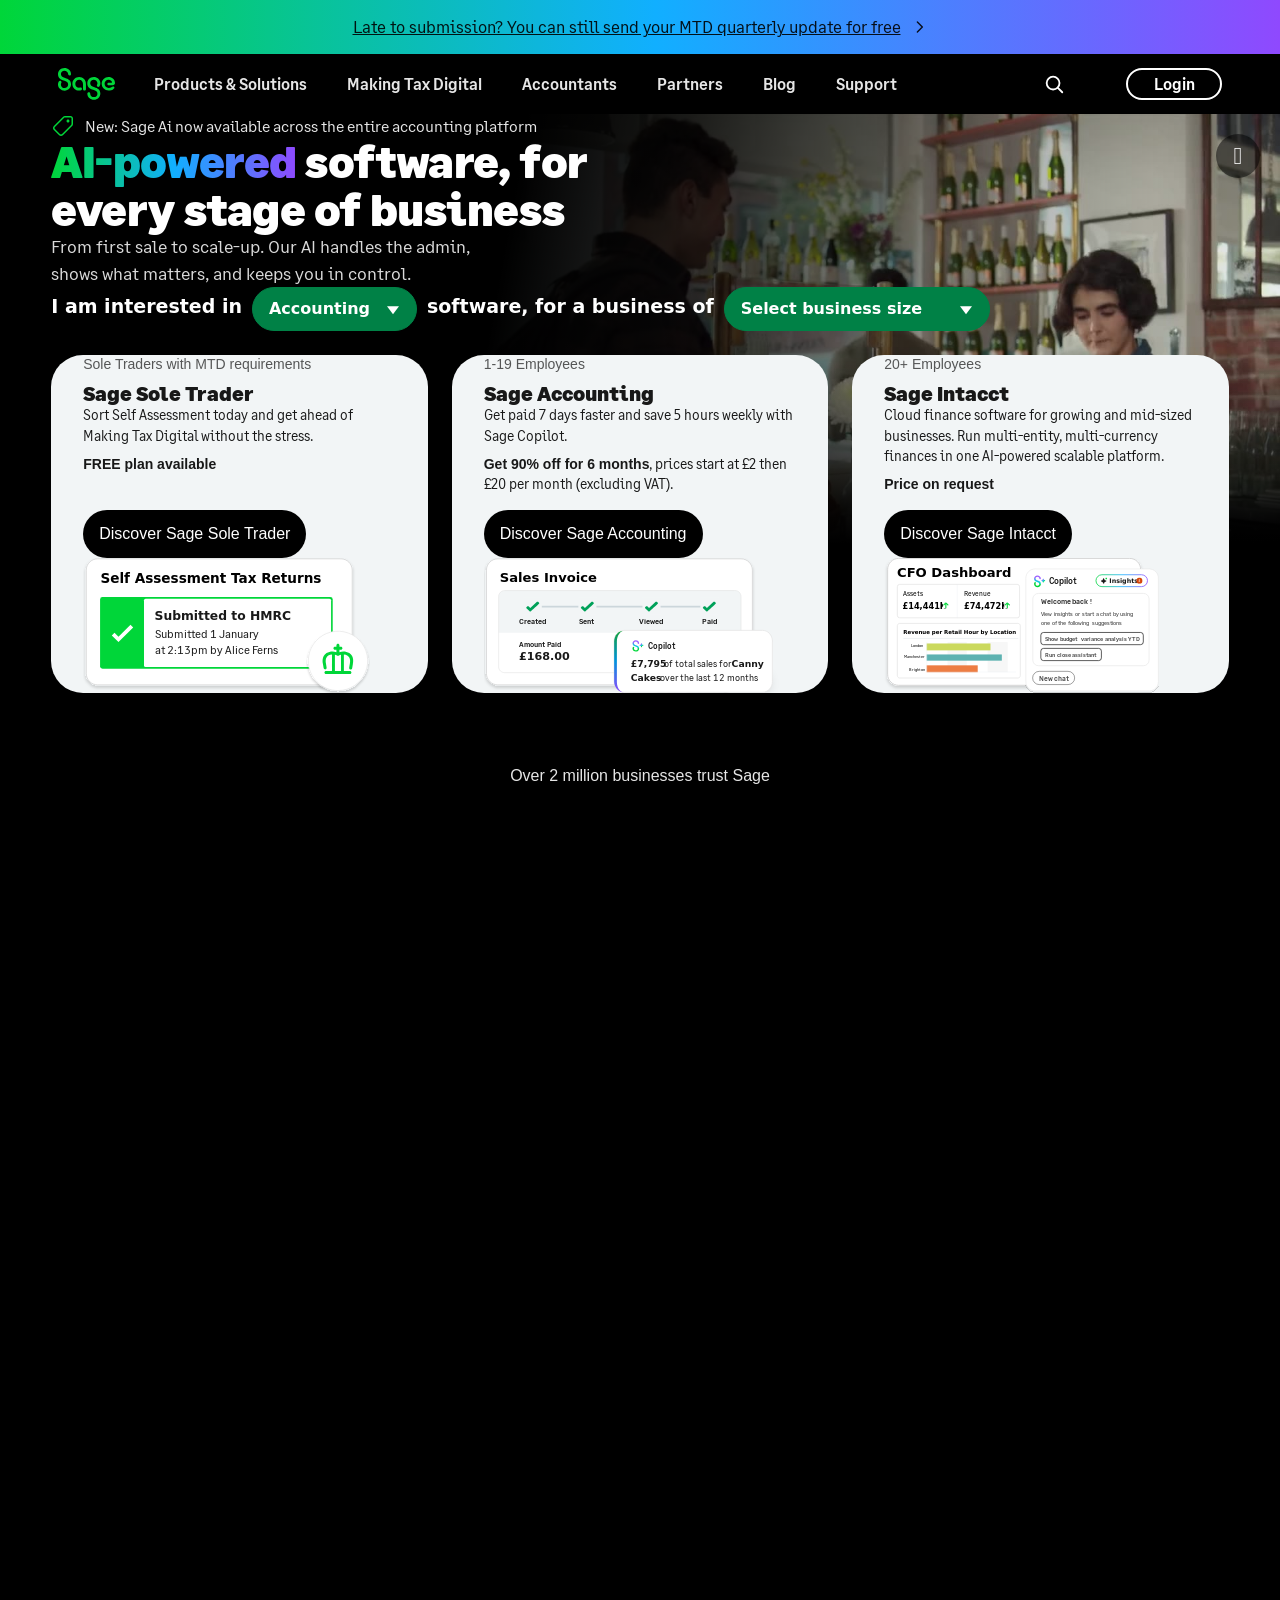
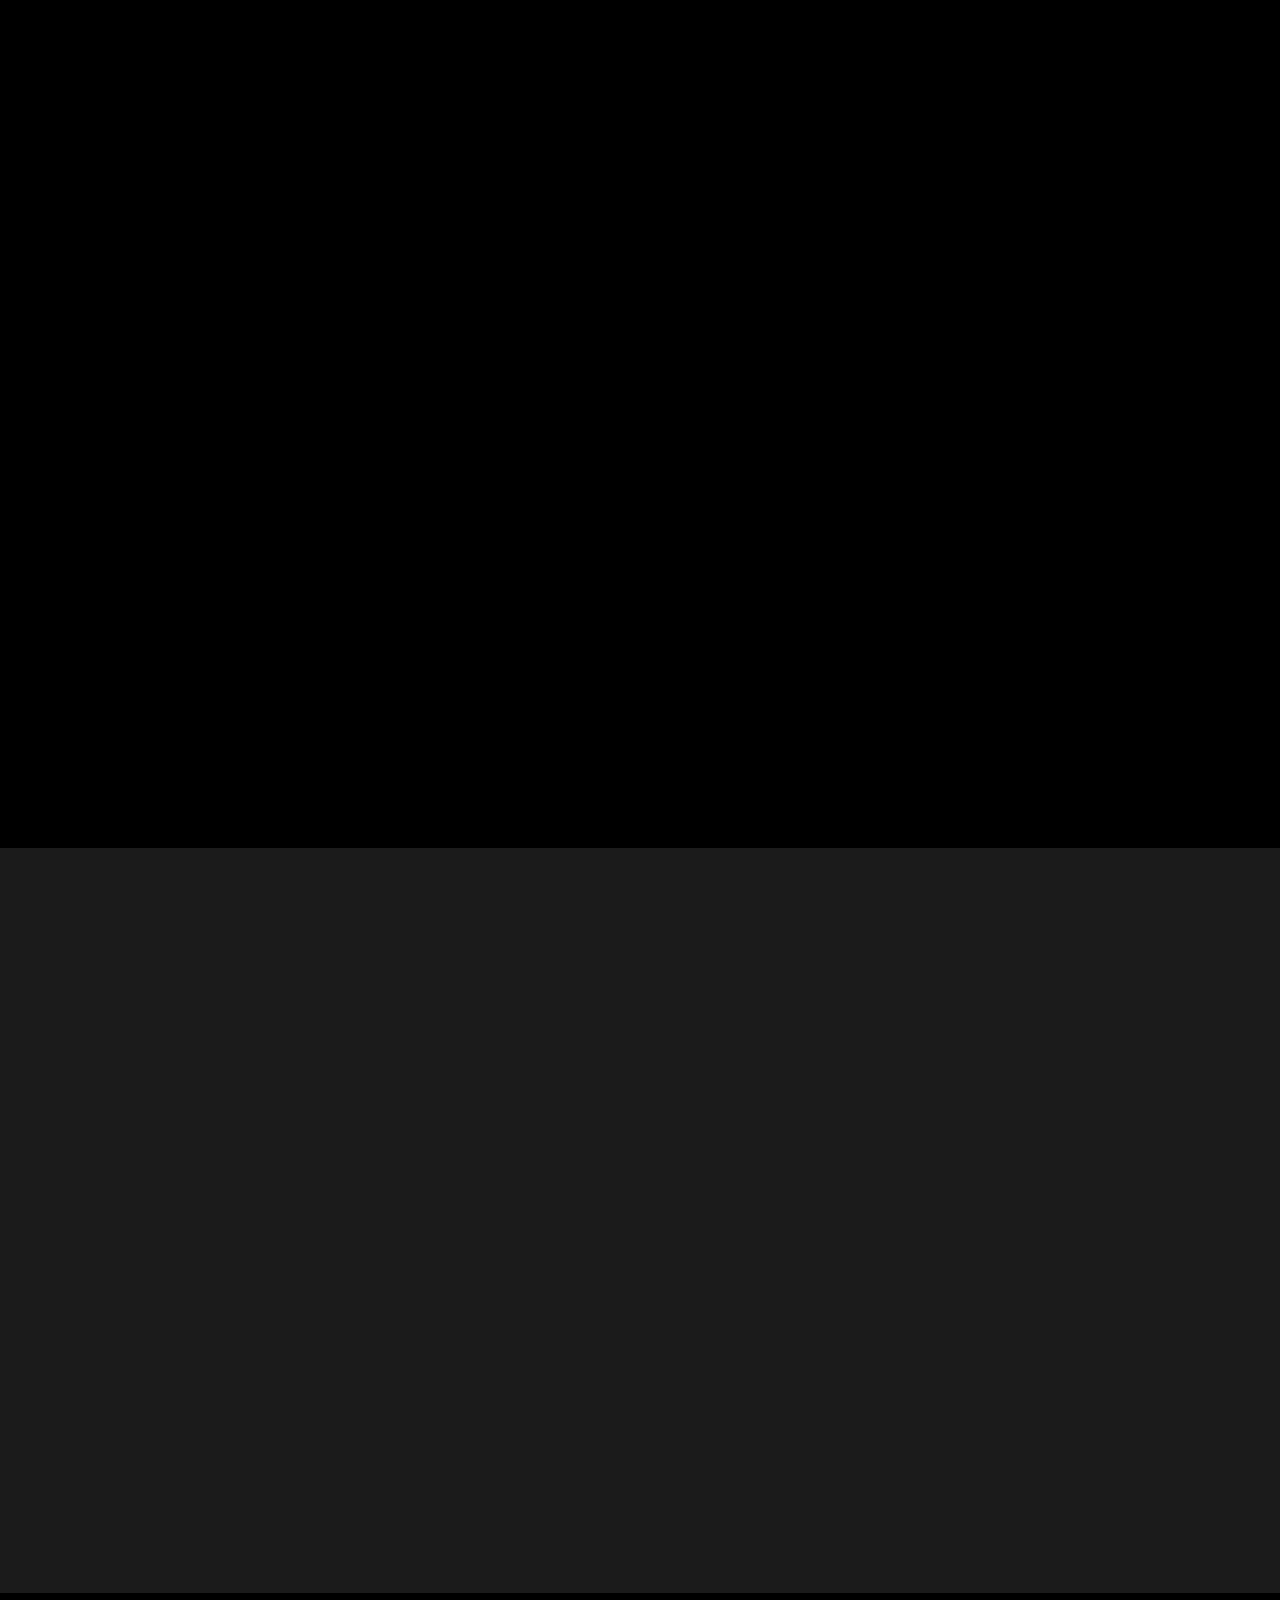
==== uk-video-hero-pn17/index.html @ b5d5145d "Add PN17 card prototype (glossy UI at bottom of cards) at /uk-video-hero-pn17/" ====
<!DOCTYPE html>
<html lang="en-GB">
<head>
  <meta charset="UTF-8" />
  <meta name="viewport" content="width=device-width, initial-scale=1.0" />
  <title>Sage Intacct — video hero</title>

  <link rel="stylesheet" href="assets/sage-main.css" />

  <style>
    /* ============================================================
       Sage Intacct video hero — standalone, self-contained.
       Extracted from the v3 / Optimizely build. Only this section:
       full-bleed looping background video, dark scrim, accessible
       pause/play, eyebrow + headline + subtitle + trust badges.
       ============================================================ */

    /* ---- Fonts (relative, bundled alongside this file) ---- */
    @font-face {
      font-family: "Sage Headline";
      src: url("assets/fonts/Sage_Headline-Black.woff2") format("woff2"),
           url("assets/fonts/Sage_Headline-Black.woff") format("woff");
      font-weight: 900; font-style: normal; font-display: swap;
    }
    @font-face {
      font-family: "Sage Text";
      src: url("assets/fonts/Sage_Text-Regular.woff2") format("woff2"),
           url("assets/fonts/Sage_Text-Regular.woff") format("woff");
      font-weight: 400; font-style: normal; font-display: swap;
    }
    @font-face {
      font-family: "Sage UI";
      src: url("assets/fonts/Sage_UI-Regular.woff2") format("woff2"),
           url("assets/fonts/Sage_UI-Regular.woff") format("woff");
      font-weight: 400; font-style: normal; font-display: swap;
    }
    @font-face {
      font-family: "Sage UI";
      src: url("assets/fonts/Sage_UI-Medium.woff2") format("woff2"),
           url("assets/fonts/Sage_UI-Medium.woff") format("woff");
      font-weight: 500; font-style: normal; font-display: swap;
    }

    /* ---- Tokens (only the ones this section uses) ---- */
    :root {
      --black: #000;
      --white: #fff;
      --slate-250: #b3c2c9;               /* eyebrow colour on dark surface */
      --font-headline: "Sage Headline", "Sage UI", system-ui, sans-serif;
      --font-text: "Sage Text", "Sage UI", system-ui, sans-serif;
      --fs-h1: 56px;
      --fs-body: 18px;
      /* The glossy micro-UI image's width inside its card, as a fraction of
         the card's content box. 0.95 renders it 5% smaller than full bleed:
         at full width the UI read as oversized against the card's type, and
         the inset also gives the artwork a little air on either side. 0.90
         was tried first and took too much off. Applies at every screen size
         so the cards stay consistent. */
      --vfit-img: 0.95;
      /* [v2 LIVE-MATCH] Live sage.com caps its .container at 1440px and lets it
         CENTRE — the side inset is auto margin, not a fixed gutter. So the
         inset scales with the viewport: 51px at 1280, 144px at 1728.

         Ours was capped at 1280 with a fixed gutter, which meant content
         stopped growing past 1280 and the inset ran away — 275px at 1728
         against live's 144px. Matching the cap fixes the whole family of
         widths at once rather than tuning a gutter per breakpoint. */
      /* [v2 LIVE-MATCH] Live sage.com sizes its .container as 92% of the
         viewport, capped at 1440px, with NO padding — the side inset is the
         leftover 8% (4% a side) until the cap bites, then auto margin.
         Measured on live: 1178/1280, 1288/1400, 1440/1728 = 92.00%.

         A fixed gutter can't reproduce that: it's proportional below the cap
         and constant above it. Ours was max-width 1280 + 40px gutter, so the
         content stopped growing and the inset ran away (275px at 1728 against
         live's 144px). */
      --page-max: 1440px;
      --page-width: 92%;
      --page-gutter: 0px;
    }

    * { box-sizing: border-box; }
    html, body { margin: 0; padding: 0; }
    body {
      font-family: var(--font-text);
      background: var(--black);
      color: var(--white);
    }

    .container {
      /* 92% + auto margins reproduces live's inset at every width. */
      width: var(--page-width);
      max-width: var(--page-max);
      margin-inline: auto;
      padding-inline: var(--page-gutter);
    }

    /* ---- Hero shell ---- */
    .ns-hero {
      /* Single source of truth for the video panel. --video-width is the
         fraction of the page grid the video covers; --video-w/--video-h are its
         resulting pixel size. The scrim and the hero's min-height both derive
         from these, so changing --video-width alone resizes everything
         consistently and keeps the scrim's bottom edge on the video's. */
      --video-width: 0.62;
      /* The panel BLEEDS to the right viewport edge, so its width tracks the
         viewport (not the page grid). Its height is capped at --video-h-max so
         the hero can't grow unbounded on wide screens — which means at wide
         widths the frame IS cropped, anchored top (see object-position) to
         protect heads.
         --video-w is the panel's width; --video-h is its natural 16:9 height;
         --video-h-cap is what it actually gets. */
      --video-w: calc(100vw * var(--video-width));
      --video-h: calc(var(--video-w) * 9 / 16);
      --video-h-max: 483px;
      --video-h-cap: min(var(--video-h), var(--video-h-max));
      position: relative;
      background: var(--black);
      color: var(--white);
      /* Padding trimmed so the copy block fits inside the band set by
         --video-h-max. Stock 64/32 pushed the shell past the video's height
         because the copy block is ~274px on a standard laptop.
         --video-h-max is 560px. It was 360px, which matched live sage.com's
         335px hero band closely — but at that cap the frame was cropped ~62% at
         2560 and the desk action (hands, receipts) fell off the bottom edge, so
         you couldn't see what the subjects were doing. Stakeholders asked for a
         taller band and accepted the taller section; a follow-up change will
         address the overall section height separately. */
      padding-top: 40px;
      /* [v2 SKETCH] The pill sits directly under the hero copy now, so this
         padding IS the copy-to-pill gap. Zero was too tight at 26px.
         Raised 32 -> 52 to open the subtitle-to-selector gap from 48px to 68px:
         the selector was reading as part of the copy block rather than as the
         control it is. (Total gap = this padding + the subtitle's own 16px
         margin-bottom.) */
      padding-bottom: 52px;
      /* [v2 OVERLAP] The hero no longer ends at the video's bottom edge. The
         media panel now extends past the hero's own content and sits BEHIND the
         tabset and card row that follow, so the shell is sized by its copy and
         the video overhangs it. --media-overhang is how far past the hero the
         footage runs; the sections below are pulled up by the same amount.
         The old fixed `height`/`min-height` are gone: they pinned the shell to
         the video, which is exactly what we're breaking. overflow stays visible
         so the panel can escape. */
      --media-overhang: 77px;
      /* Horizontal offset for the scrim's left ramp: higher pulls the fade
         further left, 0 restores the original position.

         Expressed in vw, not px, because the amount of room available scales
         with the viewport. The solid-black stop (43%) has to stay at or right
         of the video's left edge, or the fade starts before the footage does
         and the panel seam shows. That slack is 51px at 1025 (the narrowest
         desktop width — below it the layout switches to the stacked mobile
         treatment) and 128px at 2560.

         The hard ceiling is 5vw: the video's left edge is 38% of the viewport
         and the solid stop is 43%, so the gap between them is a constant 5% of
         the width at EVERY size — the limit is a ratio, not a pixel value.

         4.5vw leaves 0.5vw of margin (9px at 1728, 5px at 1025) so rounding
         and subpixel layout can't push the fade past the edge. A fixed px
         value can't work here: 90px looked right at 1728 but overshoots the
         51px of room available at 1025. */
      --scrim-shift: 4.5vw;
      /* [v2 SKETCH] The shell is sized by its COPY now, not by the video band.
         min-height used to be --video-h-cap (560px), which held ~210px of dead
         space under the subtitle and shoved the tabset far below the copy. The
         sketch has the pill sitting just under the subtitle, so the floor drops
         to roughly the copy's own height and the video no longer sets it. */
      min-height: 0;
      display: flex;
      flex-direction: column;
      justify-content: flex-start;
      overflow: visible;
      z-index: 0;
    }

    /* The video bleeds to the RIGHT viewport edge and spans --video-width of the
       viewport. Its height is --video-h-cap: the natural 16:9 height until that
       hits --video-h-max, after which the frame is cropped rather than letting
       the hero grow. The crop is top-anchored (object-position below), so it
       comes off the bottom and heads stay safe.
       The scrim is full-bleed and takes the SAME height, so its fade always ends
       exactly on the video's bottom edge. Its horizontal fade is expressed in
       percentages, so it rescales with the panel automatically. */
    .ns-hero__bg {
      position: absolute;
      top: 0;
      right: 0;                      /* bleed to the viewport edge */
      width: var(--video-w);
      /* [v2 OVERLAP] Extends past the hero by --media-overhang so the footage
         runs behind the tabset and the top of the cards. */
      height: calc(var(--video-h-cap) + var(--media-overhang));
      overflow: hidden;
      z-index: 0;
    }
    .ns-hero__video {
      width: 100%;
      height: 100%;
      object-fit: cover;
      object-position: right top;   /* subjects on the right, away from the copy */
      display: block;
      background: #1c2b28;           /* fallback tone before video paints */
    }
    /* Scrim is FULL-BLEED horizontally (spans the whole hero, not just the video
       panel), so its horizontal fade can cross over the video's left edge and
       hide the seam.
       Its HEIGHT must track the video panel, not a fixed px value: the panel is
       aspect-ratio driven, so it gets shorter as the viewport narrows. A fixed
       height made the vertical fade overshoot the video's bottom edge on smaller
       screens — the dark band landed on the hero's own background instead of on
       the footage, so the lower scrim appeared to vanish. aspect-ratio here
       matches the panel exactly at every width. */
    .ns-hero__scrim {
      position: absolute;
      top: 0;
      right: 0;
      left: 0;
      /* Scrim stays full-bleed horizontally, but its HEIGHT is taken straight
         from --video-h so its bottom edge always lands exactly on the video's.
         Using the shared variable (rather than its own ratio) keeps them locked
         together at every width, including past the --page-max cap. */
      /* [v2 OVERLAP] Matches the media panel's extended height so the fade
         still lands exactly on the video's bottom edge. */
      height: calc(var(--video-h-cap) + var(--media-overhang));
      z-index: 0;
      background:
        /* Vertical fade. It still has to reach solid black at 100% — the frame
           is cropped at the bottom, and without full black that hard edge shows
           as a seam.
           [v2 OVERLAP] The stops were re-derived when the panel grew from the
           video band alone to band + --media-overhang (502px -> 850px at
           1440). The tuned shape — clear over the action, then a soft graduated
           base — is unchanged; the percentages just had to move up to keep it
           in the same PIXEL place, and the fade now has to be fully black
           before the panel's bottom edge, which sits beside the cards where a
           hard line would be obvious. */
        linear-gradient(
          to bottom,
          rgba(0, 0, 0, 0) 52%,
          rgba(0, 0, 0, 0.18) 62%,
          rgba(0, 0, 0, 0.52) 72%,
          rgba(0, 0, 0, 0.86) 82%,
          #000 90%,
          #000 100%
        ),
        /* Solid black over the copy, holding past the video's 38% left edge, then
           easing to clear over the imagery — buries the panel seam, keeps the
           darker left you liked. */
        /* --scrim-shift moves the whole ramp horizontally. Applied via calc()
           rather than folded into the percentages so it stays a true 30px at
           every width: as a percentage it would be ~2.3% at 1280 but ~1.5% at
           2000, i.e. a different shift on every screen. */
        linear-gradient(
          100deg,
          rgba(0, 0, 0, 1) 0%,
          rgba(0, 0, 0, 1) calc(43% - var(--scrim-shift)),
          rgba(0, 0, 0, 0.86) calc(54% - var(--scrim-shift)),
          rgba(0, 0, 0, 0.6) calc(66% - var(--scrim-shift)),
          rgba(0, 0, 0, 0.34) calc(78% - var(--scrim-shift)),
          rgba(0, 0, 0, 0.15) calc(90% - var(--scrim-shift)),
          rgba(0, 0, 0, 0.05) 100%
        );
    }

    /* ---- Content ---- */
    .ns-hero__content {
      position: relative;
      z-index: 1;
      padding-top: 24px;
    }

    /* Matches the live .hero-subtitle-container on sage.com/en-gb:
       Sage Text 16px/500, 22.4px line-height, rgba(255,255,255,.9). */
    .ns-hero__eyebrow {
      display: flex;
      align-items: center;
      /* It's a <p> (sibling of the h1, not inside it) — zero the UA's default
         paragraph margins so the spacing is unchanged from the old <span>. */
      margin: 0 0 16px;
      color: rgba(255, 255, 255, 0.9);
      font-family: "Sage Text", "Helvetica Neue", Roboto, "Segoe UI", Arial, sans-serif;
      /* 400, matching the subtitle below the headline. Live sage.com sets 500
         here, but against this hero's copy that reads as a heading in its own
         right; the eyebrow is supporting text and should sit at the same
         weight as the body it introduces. */
      font-weight: 400;
      font-size: 16px;
      line-height: 22.4px;
      /* Reset the negative tracking sage-main.css applies to headings, which
         was cramping the eyebrow horizontally. */
      letter-spacing: normal;
      word-spacing: normal;
    }

    /* 24x24 tag icon, 10px gutter — as live. */
    .ns-hero__eyebrow-icon {
      width: 24px;
      height: 24px;
      margin-right: 10px;
      flex: none;
      vertical-align: middle;
    }

    .ns-hero__title {
      color: var(--white);
      /* 700, not 640: at the larger 56px h1 the old measure forced the
         headline onto FOUR lines, breaking the intended "software, for /
         every stage of business" break and pushing the whole page down.
         700 restores the two-line set. It stays well clear of the footage —
         the video's left edge is 513px from the container's edge at 1728,
         and the copy column is capped below that. */
      max-width: 700px;
      margin: 0;
      font-family: var(--font-headline);
      font-weight: 900;
      font-size: var(--fs-h1);
      line-height: 1.08;
      letter-spacing: -0.01em;
    }
    .ns-hero__headline { display: block; }

    /* @sage/atomic-ui `gradients.ai` token — green → blue → purple, clipped to
       the text. -webkit-* first for Safari/Chrome, standard props after. */
    .ns-hero__ai {
      background: linear-gradient(90deg, #00d639 0%, #11afff 50%, #8f49fe 100%);
      -webkit-background-clip: text;
      background-clip: text;
      -webkit-text-fill-color: transparent;
      color: transparent;
    }

    .ns-hero__subtitle {
      margin-top: 32px;
      max-width: 520px;
      font-size: var(--fs-body);
      color: rgba(255, 255, 255, 0.85);
      line-height: 1.5;
    }

    .ns-hero__ratings {
      margin-top: 32px;
      display: block;
      /* The MVP trust-logos SVG carries ~15.2% empty left padding; nudge it left
         so the first logo aligns to the subtitle, and size the box so the visible
         logos span the text column. */
      width: 117.9%;
      max-width: 613px;
      height: auto;
      transform: translateX(-15.2%);
    }

    /* ---- Accessible pause/play (WCAG 2.2.2) ----
       The button itself is the bundle's .lottie-control — size, shape, colour,
       icon and hover all come from sage-main.css, including its own
       `min-height/min-width: revert` that neutralises the generic button rules.
       All this does is park the control in the hero's top-right. */
    .ns-hero__video-controls {
      position: absolute;
      top: 20px;
      right: 20px;
      width: 44px;
      height: 44px;
      z-index: 3;
    }

    /* Focus ring (WCAG 2.4.7). NOT a new ring — these are sage-main.css's own
       values (`.using-kbd button:focus`: 2px #1b1b1b inner, 4px #ffb500 outer).
       It has to be restated because the bundle's .lottie-control rules
       (.lottie-container .lottie-controls .lottie-control = 0,3,0) outrank its
       focus rule (0,2,1), so the ring never paints on this control. */
    body.using-kbd .ns-hero__video-controls .lottie-control:focus {
      outline: none;
      box-shadow: 0 0 0 2px #1b1b1b, 0 0 0 4px #ffb500;
    }

    /* [OPT-CHANGE 5] Tighten the gap between the hero and the tabset below.
       NOT part of the hero — this targets sage's own tabset component
       (.nav-tabs-wrapper-outer, from sage-main.css), which ships a
       24px padding-top. Measured from the video's bottom edge to the BOTTOM of
       the pill that was ~82px on a standard laptop; the pill's own 56px height
       is most of that, and only the 24px padding is actually removable space.
       Dropping it to 8px takes the gap above the pill from 26px to 10px (and
       hero-to-pill-bottom from 82px to 66px) without crowding the control. The selector
       mirrors the bundle's own (.score-tab.button-tabset .nav-tabs-wrapper-outer,
       specificity 0,3,0) rather than using !important — a bare
       .nav-tabs-wrapper-outer (0,1,0) loses to it and silently does nothing.
       This is a DELIBERATE deviation from stock Sage spacing — it cannot ship
       inside the scoped hero bundle (that CSS is scoped to .uk-hero-root and
       this element is outside it). See CHANGES.md [OPT-CHANGE 5]. */
    .score-tab.button-tabset .nav-tabs-wrapper-outer,
    .score-tab.large-button-tabset .nav-tabs-wrapper-outer {
      padding-top: 8px;
    }

    /* ---- [v2 OVERLAP] Tabset + cards sitting ON the video ----------------
       The tabset and the card row are a sibling .page-wrapper AFTER the hero,
       not children of it. To get them over the footage we pull the whole
       wrapper up by the hero's --media-overhang and let the hero's media panel
       (which now extends by that same amount) show through behind them.

       Two things this depends on:
       - The wrapper ships a solid black background from the sage bundle. That
         would hide the video completely, so it's cleared here — and ONLY for
         the two sections that overlap. Everything below keeps the black.
       - z-index/position: the wrapper needs its own stacking context above the
         hero's media, or the video paints over the pill and the cards.       */
    /* ============================================================
       LIVE-SITE CHROME — static reference only. See the markup comment.
       Values measured from sage.com/en-gb at 1440px, not estimated:
         promo strip  54px tall, 8px 0 padding, Sage Ai gradient
         header       60px tall, #000
         container    max-width 1440px, centred (58px inset at 1440)
       ============================================================ */
    .live-promo {
      /* The live gradient's exact stops. */
      background: linear-gradient(90deg,
        #00d639 0%, #11afff 51.22%, #8f49fe 100%);
      padding: 8px 0;
    }
    .live-promo__inner {
      max-width: 1440px;
      margin-inline: auto;
      padding-inline: 58px;
      display: flex;
      align-items: center;
      justify-content: center;
      gap: 10px;
      min-height: 38px;
    }
    .live-promo__text {
      font-family: var(--font-text);
      font-size: 17px;
      font-weight: 400;
      line-height: 27.2px;
      color: rgba(0, 0, 0, 0.9);
      text-decoration: underline;
    }
    /* Live uses a Sage-UI-Icons glyph here. That font is not in this
       prototype's local asset set, so the chevron is drawn as an inline SVG
       sized to match the glyph's rendered 17x18 box. */
    .live-promo__chevron {
      width: 17px;
      height: 18px;
      flex: none;
      color: rgba(0, 0, 0, 0.9);
    }

    .live-nav {
      background: #000;
      height: 60px;
    }
    .live-nav__inner {
      max-width: 1440px;
      margin-inline: auto;
      padding-inline: 58px;
      height: 100%;
      display: flex;
      align-items: center;
      /* Logo (57px at x=58) to first nav item at x=154 => 39px. */
      gap: 39px;
    }
    .live-nav__logo {
      width: 57px;
      height: 32px;
      flex: none;
      display: block;
    }
    .live-nav__links {
      display: flex;
      align-items: center;
      /* 40px. Measured as the gap between the live nav items' BOX edges
         (39.7 / 39.8 / 40.6 across the clean pairs), not inferred from their
         left positions — the label widths themselves are already identical to
         live, so the gap was the only variable. */
      gap: 40px;
    }
    .live-nav__links span {
      font-family: var(--font-text);
      font-size: 16px;
      font-weight: 500;
      color: rgba(255, 255, 255, 0.9);
      white-space: nowrap;
    }
    .live-nav__actions {
      margin-left: auto;
      display: flex;
      align-items: center;
      /* Live: search control occupies a 32px box starting at x=1198; Login
         starts at 1286. That is a 56px gap between the two boxes. */
      gap: 56px;
    }
    .live-nav__search {
      /* 32px footprint to match the live control's box; the drawn glyph is
         inset within it via padding so the icon itself stays 22px. */
      width: 32px;
      height: 32px;
      padding: 5px;
      box-sizing: border-box;
      color: #fff;
      flex: none;
    }
    .live-nav__login {
      font-family: var(--font-text);
      font-size: 16px;
      font-weight: 500;
      color: #fff;
      border: 2px solid #fff;
      border-radius: 24px;
      /* Measured 96x32 on live, including the border box. */
      min-width: 96px;
      height: 32px;
      display: inline-flex;
      align-items: center;
      justify-content: center;
      padding-inline: 16px;
      white-space: nowrap;
    }

    /* ============================================================
       PRODUCT SELECTOR — CSS ported VERBATIM from sage.com's live Optimizely
       experiment GWO-4624 (captured from the running experiment, not
       reconstructed). Values are exactly as live: #008146 pill, 999px radius,
       220px min-width, 12px 48px 12px 18px padding, 24px/700 labels, and the
       chevron as a pure CSS triangle rather than an icon font.

       Only two deliberate departures, both noted at the rule:
         - selectors renamed #opt-GWO-4624-* -> .opt-gwo-* so a real GWO-4624
           run on this page cannot collide with ours
         - the card-grid half of the experiment is NOT ported; our own card
           spacing and images are kept, per the brief
       ============================================================ */
    /* The pill row is replaced by the selector, so it is removed from view
       entirely. Driving the bundle's TabSet by clicking these buttons was
       tried and abandoned: the module does not act on synthetic clicks here,
       so the selector does the switching itself (see the script at the end of
       the file) and the bundle's tab CSS is neutralised below. */
    /* Specificity mirrors the bundle's own rule (.score-tab.button-tabset
       .nav-tabs-wrapper-outer = 0,3,0). A .uk-sections-prefixed selector is
       only 0,2,0 and silently loses to it — the same trap documented for the
       gradient border rule further up this file. */
    .uk-sections .score-tab.button-tabset .nav-tabs-wrapper-outer,
    .uk-sections .score-tab.large-button-tabset .nav-tabs-wrapper-outer {
      display: none;
    }

    /* The bundle keys panel visibility off .active with rules more specific
       than a plain .tab-pane selector, and its `.fade { opacity: 0 }` sits on
       top of that. Since the selector now owns the switching, both are
       overridden here at matching specificity: only the panel the selector
       chose is laid out, and it is fully opaque with no fade to resolve. */
    .uk-sections .score-tab.button-tabset .tab-content > .tab-pane {
      display: none;
      opacity: 0;
      height: 0;
    }
    .uk-sections .score-tab.button-tabset .tab-content > .tab-pane.active {
      display: block;
      opacity: 1;
      height: auto;
      visibility: visible;
      transition: none;
    }

    .opt-gwo-controls {
      display: flex;
      /* Live GWO-4624 centres this row (`justify-content: center`). Here it is
         left-aligned instead, so the control's first word lines up with the
         eyebrow, headline and subtitle above it — all of which sit on the
         hero's own left edge. Centring left it 140px right of that edge and
         read as a detached element rather than part of the copy block. */
      justify-content: flex-start;
      align-items: center;
      /* Live uses 16px, sized against its 24px labels. With the type scaled
         down the same gap left the pills floating away from the words they
         belong to; 10px keeps each pill visually attached to its phrase. */
      gap: 10px;
      /* Live: `margin: 0 auto 40px`. The bottom margin is dropped here — this
         page's pill-to-card gap is owned by .tab-content-wrapper-outer's
         pull-up, which is tuned against the video overlap. */
      margin: 0 auto;
      flex-wrap: wrap;
    }
    .opt-gwo-label {
      color: #fff;
      /* Live GWO-4624 sets 24px. Scaled down here with the pills: at 24px the
         label competes with the 44px h1 two lines above it, and the whole row
         read as a second headline rather than a control. 19px keeps it clearly
         above the 18px body copy without that. */
      font-size: 19px;
      font-weight: 700;
      /* Live inherits Sage Text from the page; stated explicitly because this
         prototype's base font is Sage UI. */
      font-family: var(--font-text);
    }
    .opt-select-wrap {
      position: relative;
      display: inline-flex;
      align-items: center;
    }
    .opt-select-wrap::after {
      content: "";
      position: absolute;
      right: 18px;
      top: 50%;
      width: 0;
      height: 0;
      border-left: 6px solid transparent;
      border-right: 6px solid transparent;
      border-top: 8px solid #fff;
      transform: translateY(-35%);
      pointer-events: none;
    }
    .opt-gwo-select {
      appearance: none;
      -webkit-appearance: none;
      /* Live GWO-4624 uses `min-width: 220px` with `12px 48px 12px 18px`.
         Both are relaxed here: the widest product label measures 128px, so the
         220px floor was padding the pill out by ~90px of empty green, and 48px
         of right padding for a 12px chevron left a visible gap. Dropping the
         floor lets each pill size to its own content; 36px right still clears
         the chevron (18px inset + 12px glyph). */
      min-width: 0;
      /* Vertical padding is what sets the pill's height: 12px gave 53px (live),
         8px gives ~45px against the smaller type below. */
      padding: 8px 34px 8px 16px;
      border: 1px solid #008146;
      border-radius: 999px;
      background: #008146;
      color: #fff;
      font-weight: 700;
      /* Live inherits these two; restated for the same reason as the label.
         16px rather than live's 17px, in proportion with the smaller label. */
      font-family: var(--font-text);
      font-size: 16px;
    }
    /* The dropdown list itself. Without this the options render white-on-white
       in Chrome, because the select's own colour is inherited. */
    .opt-gwo-select option {
      background-color: #fff;
      color: #000;
    }

    /* ---- [LIVE-MATCH] Selector stacks below 1200px ----------------------
       Live GWO-4624 stops being an inline row at max-width:1199px and becomes
       a column: label above each full-width select. Captured from the running
       experiment — see uk-hero-optimizely/reference/gwo-4624-live.css. Our
       port originally had NO media query here at all, so the row stayed inline
       at every width and merely wrapped, which is the mismatch this fixes.

       Live's column is centred at `max-width: 450px` (348px under 768px).
       Kept LEFT-ALIGNED here, and narrower, for the same reason the base row
       is left-aligned: the control belongs to the hero copy block above it,
       which sits on the hero's own left edge. Centring a 450px column under
       left-aligned copy reads as a detached element.

       The label is a flex item, so `align-items: stretch` would make each
       select fill the column; the widths below are set explicitly instead so
       the pills stay proportionate to our smaller type. */
    @media (max-width: 1199px) {
      .opt-gwo-controls {
        flex-direction: column;
        align-items: stretch;
        /* CENTRED here, unlike the base row. The base row is left-aligned so it
           lines up with the hero copy above it — but below 1200px the cards
           become a centred carousel, and a left-aligned selector above a
           centred card read as two unrelated blocks. Matching live's centring
           at this breakpoint puts the control back on the same axis as the
           thing it drives.

           450px, not live's 450px-by-coincidence: it is the carousel card's
           width at this breakpoint, so the selector and the card below it are
           the same box, edge to edge. The 767px block narrows both to 348px. */
        max-width: 450px;
        margin: 0 auto;
        /* Live uses 16px between the stacked rows. Ours stays at the tighter
           10px set on the base rule, in proportion with the smaller type. */
      }
      .opt-gwo-label {
        /* Live drops 24px -> 20px here. Ours is already scaled down, so it
           steps 19px -> 17px by the same proportion. */
        font-size: 17px;
      }
      .opt-select-wrap,
      .opt-gwo-select {
        width: 100%;
        max-width: 100%;
        box-sizing: border-box;
      }
    }
    /* Live narrows the stack again at 768px (450 -> 348). Same step here, and
       348 matches the carousel card's width at this breakpoint so the selector
       and the card stay the same box. */
    @media (max-width: 767px) {
      .opt-gwo-controls { max-width: 348px; }
    }

    /* ---- [LIVE-MATCH] Card carousel below 1200px ------------------------
       Ported from the captured GWO-4624 rules (see
       uk-hero-optimizely/reference/gwo-4624-live.css). Live shows ONE card at
       a time below 1200px with dots underneath: 450px wide from 768-1199px,
       348px (or the viewport less 32px) below 768px.

       These are scoped to .uk-sections so they cannot reach the page's other
       carousels, and they only bite once slick has added .slick-initialized —
       before that the row stays a plain centred flex row, which is also what
       live does for a single un-carouselled card. */
    @media (max-width: 1199px) {
      .uk-sections .score-flex-box.col-3 {
        display: block;
        /* The desktop 3-up row carries `margin: 0 -48px` — a negative gutter
           that pulls it wider than its parent so the three cards can sit flush
           to the container edges. Under the carousel that is actively harmful:
           slick measures THIS element to size its slides and its dot row, so
           the negative margin made the slides ~916px (not 450px) and pushed the
           dots off the right edge of the viewport. Reset it here. */
        margin-left: auto !important;
        margin-right: auto !important;
        /* Slick sizes each slide as (row width / slidesToShow), so the ROW is
           what governs the card width — not the .flex-item rules further down.
           At 836px wide it produced 820px slides and the single card sat
           off-centre inside one. Constraining the row to the card width makes
           slide == card, which is what live does by putting its carousel in a
           fixed-width container. */
        max-width: 450px !important;
      }
      .uk-sections .score-flex-box.col-3:not(.slick-initialized) {
        display: flex;
        justify-content: center;
      }
      .uk-sections .score-flex-box.col-3.slick-initialized,
      .uk-sections .score-flex-box.col-3.slick-initialized .slick-list {
        overflow: hidden;
      }
      .uk-sections .score-flex-box.col-3.slick-initialized .slick-track {
        display: flex !important;
        align-items: stretch;
      }
      .uk-sections .score-flex-box.col-3.slick-initialized .slick-slide {
        height: auto;
        display: flex !important;
        justify-content: center !important;
      }
      /* Slick writes an inline width onto every .slick-slide from its own
         measurement of the track, and an inline style beats any rule here — so
         the slide box is left as slick sizes it and the CARD inside is centred
         within it instead. `margin: 0 auto` on the wrapper is what actually
         puts the card in the middle of the viewport; without it the card sat
         hard against the slide's left edge. */
      .uk-sections .score-flex-box.col-3.slick-initialized .slick-slide > div {
        margin: 0 auto;
        display: flex;
        justify-content: center;
        width: 100%;
      }
      .uk-sections .score-flex-box.col-3.slick-initialized .slick-slide > div {
        height: 100%;
      }
      /* The card's own width rules from the desktop 3-up row would fight the
         carousel's fixed slide width, so they are overridden here. */
      .uk-sections .score-flex-box.col-3.slick-initialized > .flex-item,
      .uk-sections .score-flex-box.col-3.slick-initialized .flex-item {
        height: 100%;
        padding: 0 8px;
        box-sizing: border-box;
      }

      /* Pagination dots. Live's are 16px white pills, the active one a 32px
         green capsule. */
      .uk-sections .score-flex-box.col-3 ~ .slick-dots,
      .uk-sections .slick-dots {
        display: flex !important;
        justify-content: center !important;
        align-items: center !important;
        gap: 8px !important;
        width: 100% !important;
        margin: 16px 0 0 !important;
        padding: 0 !important;
        list-style: none !important;
        position: relative !important;
        bottom: auto !important;
        /* The bundle's own slick-dots rule sets `left` (measured at 418px here,
           half the row width) to centre an absolutely-positioned dot row. Once
           this is `position: relative` that same offset just shoves the dots
           bodily to the right, off the viewport edge. Reset both. */
        left: auto !important;
        right: auto !important;
        /* The bundle pairs that `left` with `transform: translateX(-50%)` to
           centre an absolutely-positioned dot row. With `left` neutralised the
           transform survives on its own and drags the dots half their width to
           the left (-167.5px at 375px wide, putting them off the left edge).
           This row is a normal flex child now, so no transform is wanted. */
        transform: none !important;
      }
      .uk-sections .slick-dots li {
        display: block !important;
        width: auto !important;
        height: 16px !important;
        margin: 0 !important;
        padding: 0 !important;
      }
      .uk-sections .slick-dots li button {
        display: block !important;
        width: 16px !important;
        height: 16px !important;
        min-width: 16px !important;
        padding: 0 !important;
        border: 0 !important;
        border-radius: 999px !important;
        background: #fff !important;
        opacity: 1 !important;
        font-size: 0 !important;
        line-height: 0 !important;
        text-indent: -9999px !important;
        overflow: hidden !important;
        cursor: pointer !important;
      }
      .uk-sections .slick-dots li button::before {
        display: none !important;
        content: "" !important;
      }
      .uk-sections .slick-dots li.slick-active button {
        width: 32px !important;
        min-width: 32px !important;
        background: var(--green, #00D639) !important;
      }
    }
    /* Live applies these widths to BOTH the carousel and the un-carouselled
       single card (`:not(.slick-initialized)` and `.slick-initialized` alike),
       so a size filter that leaves one card still renders it at full width
       rather than at the desktop 3-up width. */
    @media (max-width: 1199px) and (min-width: 768px) {
      /* The ROW is capped to 450px above, and slick sizes each slide from the
         row — so the card just fills its slide. An earlier version pinned the
         card to `flex: 0 0 450px`, which made it 16px WIDER than the 434px
         slide slick had built and pushed it 80px off-centre. Let the slide
         govern; only the un-carouselled single card needs an explicit width. */
      .uk-sections .score-flex-box.col-3 > .flex-item,
      .uk-sections .score-flex-box.col-3 .flex-item {
        width: 100% !important;
        max-width: 100% !important;
        flex: 1 1 auto !important;
      }
      /* No carousel (a size filter left one card): the row is still capped to
         450px, so filling it gives the same width the carousel would. */
      .uk-sections .score-flex-box.col-3:not(.slick-initialized) > .flex-item {
        width: 100% !important;
        max-width: 450px !important;
      }
    }
    @media (max-width: 767px) {
      /* Same as the band above: the row is capped (348px here) and the slide
         is sized from it, so the card fills its slide rather than being pinned
         to a width that would overflow it. */
      .uk-sections .score-flex-box.col-3 > .flex-item,
      .uk-sections .score-flex-box.col-3 .flex-item {
        width: 100% !important;
        max-width: 100% !important;
        flex: 1 1 auto !important;
      }
      /* Row cap matches the card width at this breakpoint (see the 450px cap
         above): slick derives the slide width from the row. */
      .uk-sections .score-flex-box.col-3 {
        max-width: 348px !important;
      }
      .uk-sections .slick-dots li { height: 8px !important; }
      .uk-sections .slick-dots li button {
        width: 8px !important;
        height: 8px !important;
        min-width: 8px !important;
      }
      .uk-sections .slick-dots li.slick-active button {
        width: 16px !important;
        min-width: 16px !important;
      }
    }

    .uk-sections {
      position: relative;
      z-index: 1;
      margin-top: calc(var(--media-overhang, 0px) * -1);
      background: transparent;
    }
    /* The pull-up is applied to the wrapper, so the sections inside it must not
       re-assert the bundle's black or they'd mask the footage behind them. */
    .uk-sections > .container:first-child,
    .uk-sections > .container:first-child .score-column1,
    .uk-sections > .container:first-child .score-center {
      background: transparent;
    }
    /* Restore the page's black BELOW the overlapping region. Without this the
       transparent wrapper would expose the body behind every later section. */
    .uk-sections > *:not(:first-child) {
      position: relative;
      background: var(--black);
    }

    /* [v2 LIVE-MATCH] Card row proportions.
       Measured against live sage.com/en-gb at a 1280 viewport: its .container
       renders 1178px wide (max-width 1440, no padding — the width comes from
       the .score-stripe wrapper it sits in), giving 377px cards at the shared
       24px gap. Ours was 1280 wide with 40px gutters -> 384px cards.

       Everything INSIDE the card already matched live exactly (32px padding,
       32px radius, #F2F5F6, 14/26/17px type, 48px button, 392px height); width
       was the only discrepancy, so only width is corrected here.

       Scoped to the tabset's own container rather than the global .container:
       the hero copy shares that class and must keep the wider 1280 measure. */
    /* No width override needed now: .container matches live's 1440 cap, and
       the card row inherits it exactly as live's does. */

    /* [v2 LIVE-MATCH] Card internals: make the CTAs align across the row.
       Measured against live: there .score-highlight is a flex column that fills
       the card in ALL three cards (304px each), so .caption (flex-grow:1)
       resolves to a uniform 268px and every button lands 56px off the card's
       bottom edge.

       Ours was 277/277/304 — the inner chain sized to CONTENT instead of
       filling the 392px card, because .flex-item and the two .score-style-box
       wrappers are display:block, which breaks the stretch between the card and
       .score-highlight. The shortest cards therefore floated their buttons 27px
       higher than the tallest one.

       Restoring the chain as flex columns lets the existing flex-grow:1 on
       .caption do the work — no new spacing values, no copy or CTA changes. */
    .uk-sections .score-flex-box.col-3 > .flex-item,
    .uk-sections .score-flex-box.col-3 .score-style-box.all-corners-sm,
    .uk-sections .score-flex-box.col-3 .score-style-box.padding-none {
      display: flex;
      flex-direction: column;
    }
    /* The wrappers must actually fill the card for .caption's grow to resolve
       against the full height rather than the content height. */
    .uk-sections .score-flex-box.col-3 .score-style-box.all-corners-sm,
    .uk-sections .score-flex-box.col-3 .score-style-box.padding-none,
    .uk-sections .score-flex-box.col-3 .score-highlight {
      flex: 1 1 auto;
    }

    /* [PN17] Glossy micro-UI image at the BOTTOM of each card.
       This now follows PN17 (pattern library, content-panels-continued) as
       published: the SVG sits in a .score-center-text block AFTER the
       text/CTA, so the block is the card's last child. An earlier revision
       placed it above the copy; that was a variation on the pattern, and
       stakeholder review asked for the published order.

       The card is a flex column (see the CTA-alignment rule above), so the
       image is a flex sibling of the text block. flex-shrink:0 stops it being
       squashed when the text is long, and .caption keeps its flex-grow:1 so
       the CTAs stay aligned across the row. */
    .ns-card__media {
      flex: 0 0 auto;
      /* [PN17] The artwork sits BELOW the copy, so the gap it owns is above
         it, not beneath it. PN17 carries this as margin-b-sm on the copy
         box; expressed here as margin-top on the media so the card's
         bottom padding stays the style box's own padding-sm. */
      margin-top: 24px;
      /* The wrapper carries the bundle's .score-center-text, which centres its
         contents. That is wrong here: the image is narrower than the card's
         content box (see --vfit-img), so centring floats it 10px right of the
         eyebrow, heading, body and CTA that sit above it. Left-aligning the
         wrapper puts the image's left edge flush with that text column. */
      text-align: left;
    }
    /* Inlined <svg>, not <img>: an SVG loaded through <img> is an isolated
       document and cannot see the page's @font-face rules, so its
       font-family="Sage UI" text fell back to a system font. Inlining puts the
       text in this document, where Sage UI resolves. */
    .ns-card__media-img {
      display: block;
      width: 100%;
      height: auto;          /* with the viewBox kept, preserves 404x267 */
    }
    /* The SVGs set font-family="Sage UI" per <text>; make sure the face used is
       the page's, and keep rendering crisp at the scaled-down size. */
    .ns-card__media-img text {
      font-family: "Sage UI", "Sage Text", system-ui, sans-serif;
    }

    /* [v2] Card body copy one step down: 17px -> 16px. 16px is the Sage
       bundle's most-used body size (530 declarations vs 98 at 17px), so this
       lands on an existing token rather than an invented value. Line-height
       keeps the source's 1.6 ratio: 16 * 1.6 = 25.6px.
       Scoped to .score-highlight-body so the eyebrow (14px), the h3 (26px) and
       the CTA (16px) are untouched. */
    .uk-sections .score-highlight-body,
    .uk-sections .score-highlight-body p {
      font-size: 16px;
      line-height: 25.6px;
    }

    /* [v2 OVERLAP] Tighten pill -> cards. Measured 40px; the sketch runs
       noticeably tighter, so the tabset's own bottom padding comes off and the
       gap lands at ~24px. */
    .uk-sections .tab-content-wrapper-outer {
      padding-top: 0;
      /* Was -46px, which assumed the pill tabset's wrapper extended ~42px below
         the pill's visible edge. The GWO-4624 selector that replaced it has no
         such overhang — its box IS its visible edge — so the same pull-up
         dragged the cards over the control. 0 here, and the gap is set once by
         the pane's own padding-top (see below), which is the only spacing that
         actually moves the cards. */
      margin-top: 0;
    }

    /* Gap between the selector and the card row. GWO-4624 uses 40px below its
       own controls (`margin: 0 auto 40px`), and that was the starting value;
       applied here as the pane's padding because that is what the bundle
       already uses to space panel content, and it is the value the cards
       actually respond to. Tightened to 24px — with the selector now sitting
       further from the copy above it, 40px below left the control floating
       between two large gaps instead of grouping with the cards it drives.
       24px matches what the short-screen branch below already used.

       Specificity note: the bundle sets this on
       `.score-tab.button-tabset .tab-pane.active` (0,3,1) inside a
       `min-width: 1080px` query. A plain
       `.uk-sections .tab-content-wrapper-outer .tab-pane` (0,2,1) LOSES to it,
       so the desktop gap silently stayed at the bundle's 40px. The selector
       below matches the bundle's own shape — still scoped under .uk-sections
       so it cannot leak to any other tabset on the page. */
    .uk-sections .score-tab.button-tabset .tab-pane.active,
    .uk-sections .score-tab.large-button-tabset .tab-pane.active,
    .uk-sections .tab-content-wrapper-outer .tab-pane {
      padding-top: 24px;
    }

    /* ---- Responsive h1 scale (matches the sage bundle: 34→46→44→50) ---- */
    @media (max-width: 1200px) { :root { --fs-h1: 44px; } }
    @media (max-width: 992px)  { :root { --fs-h1: 46px; } }

    /* ---- Short-viewport compression (height-aware) --------------------------
       The problem: every other breakpoint in this file keys off WIDTH, but the
       thing that actually differs between a large external monitor and a 13"
       laptop here is HEIGHT. Measured on the running page, the vertical stack
       above the cards was byte-identical at 1728x1000 and 1440x790 (hero ended
       at 346, cards began at 448) — so on a 790px viewport the card's bottom
       landed at 1069 and 279px of it fell below the fold, while the same
       layout on a 1000px screen lost only 109px.

       Width media queries cannot fix that: a 13" MacBook reports 1440 CSS px,
       the same as a large display, so it never matches a max-width rule. Only
       max-height separates them.

       HOW IT SCALES — one factor, applied to everything.
       --vfit is a single multiplier. Every vertical dimension in the hero and
       the cards is expressed as `calc(<desktop value> * var(--vfit))`, so the
       whole composition shrinks UNIFORMLY: the card image, the paddings, the
       gaps and the type all move by the same proportion, and every ratio
       between them is preserved. This is deliberately NOT a set of per-element
       tweaks — tuning properties individually is what makes a layout read as
       "squashed", because whichever element is largest absorbs most of the
       cut. Here nothing is singled out.

       Type is the one thing scaled in STEPS rather than continuously: the h1
       and the card's h3/body move down the Sage bundle's own scales instead of
       landing on fractional sizes, so they stay on brand against live
       sage.com.

       Only laptop-class heights are targeted. Anything taller than 940px keeps
       today's layout byte-for-byte — verified by diffing the rendered geometry
       at 1728x1000 with these rules on and off (identical). */

    @media (min-width: 1025px) and (max-height: 940px) {
      :root {
        /* CONTINUOUS, not stepped. An earlier version used two fixed tiers,
           which meant a 900px-tall window got the same heavy compression as a
           790px one and ended up with 126px of unused space — and the layout
           visibly jumped as you crossed the boundary. Deriving the factor from
           100vh instead makes the compression exactly proportional to how much
           room is actually missing, so the composition looks the same at every
           height rather than snapping between two presets.

           Read it as: at 940px of viewport the factor is 1 (no compression, so
           it meets the uncompressed layout seamlessly at the boundary); every
           pixel below that removes 1/500th of the range, bottoming out at 640px.
           clamp() holds it between 0.30 and 1 so it can neither invert nor
           exceed the desktop values. */
        --vfit: clamp(0.24, calc((100vh - 640px) / 500px * 0.72 + 0.24), 1);
        --vfit-trim: 2px;
        --fs-h1: 44px;
      }

      /* The video band's height cap. On a short screen the 483px band runs
         204px BEHIND the card row — the cards start at 356 and the footage
         ends at 560 — so most of that extra height is never seen. It is not
         a fold problem (the hero is sized by its copy, so trimming the band
         moves nothing below it), purely wasted footage.

         400px keeps a deliberate 121px overlap: the cards still sit ON the
         video, which is the whole point of the composition, but the band no
         longer extends far past what the overlap needs. The 77px overhang is
         left alone — that is what creates the overlap in the first place. */
      .ns-hero { --video-h-max: 400px; }

      /* The subtitle carries a 16px bottom margin from the bundle, which sits
         directly on top of the hero's own 28px bottom padding. The padding is
         the deliberate breathing room; this margin just doubles it. */
      .ns-hero__subtitle { margin-bottom: 0; }

      /* The tabset's pull-up. The desktop rule sets -46px, which lands the
         pill-to-card gap at ~36px. Compressing it was tried at -58px and
         -40px and both read as crowded — the selection bar and the card row
         need to stay two clearly separate bands. -28px holds the visible gap
         at ~32px. This is a place the layout REFUSES to give up space, so the
         savings are taken from the card's internals instead. */
      /* Same correction as the base rule: no tabset overhang to absorb. The
         short-screen tightening now comes off the pane's padding instead. */
      .uk-sections .tab-content-wrapper-outer { margin-top: 0; }
      .uk-sections .tab-content-wrapper-outer .tab-pane { padding-top: 24px; }



      /* The 44-66px of slack that sat below the CTA came from .caption's
         flex-grow:1 — an always-on rule higher in this file makes the card's
         inner chain a flex column so the CTAs line up across the row. That
         alignment is worth keeping, but on a short screen the grow should not
         manufacture empty space: the card has no more content to distribute,
         so the remainder is pure waste at the bottom of the fold.
         flex-grow:0 keeps the column (and the alignment) while letting the
         card size to its actual content. */
      /* With the grow off, the three cards are still stretched to a common
         height by the row, so the card with the SHORTEST copy ends its
         content early and the leftover shows up as a gap between its CTA and
         the card's bottom padding — 44px against the other two cards' 24px,
         which reads as mismatched padding.

         The leftover sits in the OUTER card box (.all-corners-sm), below the
         text wrapper — not inside .caption, which is where an earlier attempt
         aimed and why it did nothing. Growing the text wrapper makes it fill
         that space, and pushing the CTA to the end of its own column puts the
         slack ABOVE the button. Every card's button then sits the same 24px
         off its bottom edge, and the row's CTAs line up again. */
      .uk-sections .score-flex-box.col-3 .score-style-box.padding-none {
        flex-grow: 1;
      }
      .uk-sections .score-flex-box.col-3 .score-highlight,
      .uk-sections .score-flex-box.col-3 .caption {
        display: flex;
        flex-direction: column;
        flex-grow: 1;
      }
      .uk-sections .score-flex-box.col-3 .score-call-to-action {
        /* auto absorbs the leftover; padding-top is the MINIMUM gap so the
           button never rides up against the copy in the tallest card, where
           there is no leftover to absorb. */
        margin-top: auto;
        padding-top: 8px;
      }
      /* The bundle ships a 24px spacer div AFTER the CTA inside every card.
         On a tall screen it is part of the card's balance; on a short one it
         is 24px of empty space at the very bottom of the fold, below the last
         thing anyone needs to see. */
      .uk-sections .score-flex-box.col-3 .score-style-box.spacer-xs {
        display: none;
      }

      /* The card's internal text rhythm. These are the last pieces of pure
         dead space in the card: the 16px under the eyebrow and the 16px
         between the two body paragraphs (which stack, so the pair costs
         32px). Halving them keeps the paragraphs clearly separated while
         returning ~24px — taken here rather than from the image inset or the
         pill-to-card gap, both of which are floored deliberately. */
      .uk-sections .score-flex-box.col-3 .score-highlight-header {
        margin-bottom: 8px;
      }
      .uk-sections .score-flex-box.col-3 .score-highlight-body p {
        margin-bottom: 8px;
      }
      .uk-sections .score-flex-box.col-3 .score-highlight-body p + p {
        margin-top: 8px;
      }

      /* Type pass — scoped to SHORT viewports only, so tall screens keep the
         desktop sizes exactly. The card's h3 and body each step down one size
         on the Sage bundle's own scale (26 -> 22, 16 -> 15) rather than to
         arbitrary values. Two-thirds of the card's height is text, so this is
         where the remaining space is; the hero's own copy is left alone
         because it is already the smaller half of the composition. */
      .uk-sections .score-flex-box.col-3 .inner-heading {
        /* 20px: one more step down the bundle's scale. At this size the card
           title still clearly outranks the 14px body and the 14px eyebrow,
           which is all the hierarchy has to do here. */
        font-size: 20px;
        line-height: 23px;
      }
      .uk-sections .score-flex-box.col-3 .score-highlight-body,
      .uk-sections .score-flex-box.col-3 .score-highlight-body p {
        /* 14px is the Sage bundle's next step down from 15 and the size its
           own eyebrow already uses, so this stays on an existing token. The
           tallest card carries four lines of body copy, so the size and the
           tightened 1.45 leading together are worth ~30px on the card that
           sets the whole row's height. */
        font-size: 14px;
        line-height: 20.3px;
      }
    }
    /* Second type step for the shortest viewports, on the same bundle scale. */
    @media (min-width: 1025px) and (max-height: 780px) {
      :root { --vfit-trim: 4px; --fs-h1: 38px; }
    }

    /* The scaled properties themselves. These live OUTSIDE the media queries
       and read --vfit, which defaults to 1 — so on a tall screen every calc()
       resolves to exactly the original desktop value and nothing changes. */
    @media (min-width: 1025px) {
      /* The hero's copy block (eyebrow + headline + subtitle) is treated as
         ONE chunk that needs clear air above and below it — above so it is not
         crowded by the top of the viewport, below so it separates from the
         selection bar. Both are floored with max(): the scale can tighten them
         but never past the point where the block reads as jammed. */
      .ns-hero {
        padding-top: max(28px, calc(40px * var(--vfit, 1)));
        /* Base and floor both +20 (32->52, 28->48) to open the subtitle-to-
           selector gap: the selector was reading as part of the copy block
           rather than as the control it is. Raising the floor too is what makes
           the change hold on short screens, where --vfit compresses this to the
           floor and the base is never reached. */
        padding-bottom: max(48px, calc(52px * var(--vfit, 1)));
      }
      .ns-hero__content { padding-top: max(16px, calc(24px * var(--vfit, 1))); }
      /* The three lines of hero type — eyebrow, headline, subtitle — read as
         one block, and at full compression the gaps between them collapsed to
         ~7px and ~15px, which ran them together. Floored so the block keeps a
         clear internal rhythm: 12px under the eyebrow, 20px above the
         subtitle. Still well under the desktop 16/32, but enough that the
         three lines stay distinct. */
      .ns-hero__eyebrow { margin-bottom: max(12px, calc(16px * var(--vfit, 1))); }
      .ns-hero__subtitle {
        margin-top: max(20px, calc(32px * var(--vfit, 1)));
        /* Tighten the measure to even out the rag. The stock 520px sets this
           line 512/267 — a 245px spread, so line one runs the full measure
           and line two trails well short of it. 440px sets 419/360 (59px
           spread) on the same two lines, which reads as a balanced block.

           Measured, not guessed: 460 and 420 produce the identical break, and
           at 400 it drops to three lines with a two-word orphan, so 440 sits
           in the middle of the stable band.

           Note this rule is in the always-on block, so it applies at EVERY
           width from 1025 up — desktop included — not just the compressed
           laptop tier. The rag is a typographic problem, not a
           space-constrained one, so the fix is the same everywhere. The
           ≤1024px tablet block repeats the value for the same reason. */
        max-width: 440px;
      }
      .ns-hero__ratings  { margin-top: max(20px, calc(32px * var(--vfit, 1))); }

      /* The card's micro-UI image. Scaling its HEIGHT alone would distort the
         The gap BELOW the micro-UI image. Floored at 12px: the image already
         has a guaranteed 20px inset above it (the card's floored padding), so
         the space beneath it can run tighter without the image reading as
         cramped — but it must never collapse to nothing or the artwork and
         the eyebrow text run together. */
      .ns-card__media {
        margin-top: max(10px, calc(24px * var(--vfit, 1)));
      }
      /* The micro-UI image's size, as a fraction of the card's content width.
         --vfit-img is set on :root (see below) so it applies at EVERY screen
         size, desktop included — this is a deliberate design choice about how
         large the glossy UI should read inside the card, not a
         compression-driven one.

         Width is what scales; height follows from the SVG's 365x203 viewBox,
         so the depicted UI is never distorted, only rendered smaller. The
         inset comes off the RIGHT edge only (margin-inline: 0 auto), so the
         image's left edge stays flush with the eyebrow, heading and body copy
         beneath it — centring it would break that alignment and leave the
         image floating relative to the card's text column.

         Distinct from an earlier, abandoned approach that drove this from
         viewport height and pushed it as low as 0.46 on short screens — that
         read as visibly degraded. A single modest value applied everywhere
         keeps the three cards identical at all sizes. */
      /* Selector mirrors the bundle's own `.score-center-text > svg`
         (specificity 0,2,0), which sets `margin-left: auto` and centres the
         image. A bare `.ns-card__media-img` (0,1,0) loses to it and the
         left-inset silently does nothing. */
      .ns-card__media.score-center-text > .ns-card__media-img {
        width: calc(100% * var(--vfit-img, 1));
        height: auto;
        margin-inline: 0 auto;
      }

      /* The card's own frame and internal rhythm, on the same factor. The
         HORIZONTAL padding is untouched (32px) so the text measure — and
         therefore the line breaks — stay identical to the desktop card. */
      .uk-sections .score-flex-box.col-3 .score-style-box.all-corners-sm {
        /* Vertical only — the horizontal 32px is untouched so the text measure
           and therefore the line breaks match the desktop card exactly. */
        /* max() sets a FLOOR: the scale may compress this padding, but never
           below 20px. Without the floor --vfit drove it to ~12px and the
           micro-UI image sat visually jammed against the card's top edge —
           the image needs a clear inset to read as sitting inside the card
           rather than bleeding out of it. */
        /* Floors, not fixed values — the scale may compress these but never
           past the point where the card reads as cramped.

           Both floors are 28px — equal, so the micro-UI image's inset above and
           the CTA's inset below match exactly. An early version had them
           uneven (14 bottom vs 20 top) and the card read as unfinished, with
           the button sitting closer to the edge than the image. */
        padding-top: max(28px, calc(40px * var(--vfit, 1) - var(--vfit-trim, 0px)));
        padding-bottom: max(28px, calc(40px * var(--vfit, 1) - var(--vfit-trim, 0px)));
      }
      .uk-sections .score-flex-box.col-3 .score-highlight-body {
        margin-bottom: calc(24px * var(--vfit, 1));
      }
      .uk-sections .score-flex-box.col-3 .inner-heading {
        margin-bottom: calc(8px * var(--vfit, 1));
      }

      /* Dead space between the pill and the card row, from the bundle's own
         40px. Scales like everything else. */
      .score-tab.button-tabset .nav-tabs-wrapper-outer,
      .score-tab.large-button-tabset .nav-tabs-wrapper-outer {
        padding-bottom: calc(40px * var(--vfit, 1));
      }
    }
    /* ---- Tablet + mobile (≤1024px): flat scrim, full-bleed video ----
       The desktop layout puts the copy BESIDE the video, relying on the scrim's
       horizontal fade to hide the panel's left edge. As the viewport narrows the
       panel's edge moves left, so by ~1024px the headline overlaps the footage
       and its contrast depends on whichever frame is playing (the café scene is
       bright) — a WCAG 1.4.3 risk, since contrast must hold against the WORST
       frame. From 1024px down we switch to the stacked treatment: video
       full-bleed behind the copy with a flat bottom-up scrim that darkens the
       band uniformly. Same pattern ≤720px always used, started earlier. */
    @media (max-width: 1024px) {
      /* Type/gutter stay at tablet scale here; the ≤720px block below drops
         them to the phone values. Only the LAYOUT switches at 1024. */
      /* Below the desktop layout, revert to the fixed-gutter model: 92% of a
         phone viewport leaves too little measure. width:100% hands control
         back to --page-gutter. */
      :root { --fs-h1: 40px; --page-gutter: 32px; --page-width: 100%; }
      /* Mobile stacks copy OVER a full-bleed video, so the shell must grow to
         fit the copy — a fixed height clips it. Desktop's `height` is released
         back to `auto` here; only the min-height floor applies. */
      .ns-hero {
        height: auto;
        /* [v2 SKETCH] Same fix as desktop: the 520px floor was the mobile band's
           height, which held ~200px of dead space between the subtitle and the
           pill. The shell is sized by its copy; --media-band below is what the
           footage actually gets. */
        min-height: 0;
        padding-top: 72px;
        /* [v2 OVERLAP] Much smaller than desktop's. The cards stack to a single
           column here, so the same overhang would run the footage down behind
           several of them instead of just the first — the sketch's effect is
           the video meeting the TOP of the card row, not swallowing it. */
        --media-band: 460px;
        --media-overhang: 140px;
      }
      /* Full-bleed on mobile. At 30% the panel's hard left edge runs
         vertically through the headline and copy, and the mobile scrim has no
         horizontal fade to bury it — so the seam shows straight down the text.
         Mobile is the ONE case where cropping is intended: a full-width 16:9
         panel would only be ~211px tall at 375px, too short for the hero. So we
         override aspect-ratio with a fixed height and let object-fit:cover crop.
         The scrim takes the SAME fixed height so its fade still ends exactly on
         the video's bottom edge. */
      .ns-hero__bg {
        aspect-ratio: auto;
        height: calc(var(--media-band) + var(--media-overhang));
        /* Override the desktop grid anchoring: full-bleed edge to edge. */
        left: 0;
        right: 0;
        width: auto;
      }
      .ns-hero__scrim {
        aspect-ratio: auto;
        height: calc(var(--media-band) + var(--media-overhang));
        background:
          linear-gradient(
            to top,
            #000 0%,
            #000 18%,
            rgba(0, 0, 0, 0.63) 38%,
            rgba(0, 0, 0, 0.37) 58%,
            rgba(0, 0, 0, 0.12) 78%,
            rgba(0, 0, 0, 0) 100%
          ),
          rgba(0, 0, 0, 0.56);
      }
      .ns-hero__subtitle {
        color: #fff;                        /* AA over worst-case bright frame */
        /* Same rag fix as the ≥1025px rule above: 520px sets 512/267 (a 245px
           spread), 440px sets 419/360 (59px). The subtitle keeps its 18px
           size here, so the measured break points are identical. */
        max-width: 440px;
      }
      /* [v2 SKETCH] Desktop's -60px pull is too tight once the cards stack: the
         tabset scrolls horizontally here and its scroll affordance needs the
         room, so the card row was landing flush against the pill. */
      .uk-sections .tab-content-wrapper-outer { margin-top: -8px; }
    }

    /* ---- Phone (≤720px): phone type scale. Layout already stacked above. ---- */
    @media (max-width: 720px) {
      :root { --fs-h1: 34px; --page-gutter: 20px; }
      .ns-hero { padding-top: 72px; }
    }

  </style>
</head>
<body>
  <!-- ============================================================
       LIVE-SITE CHROME — static reference only.
       A visual copy of sage.com/en-gb's promo strip and global nav, so this
       page can be compared 1:1 against the live site. Deliberately INERT:
       no dropdowns, no search, no sticky behaviour, links go nowhere. It is
       NOT part of the deliverable and is not ported to the Optimizely bundle,
       which injects into the real page and inherits the real chrome.
       ============================================================ -->
  <div class="live-promo">
    <div class="live-promo__inner">
      <span class="live-promo__text">Late to submission? You can still send your MTD quarterly update for free</span>
      <svg class="live-promo__chevron" viewBox="0 0 24 24" aria-hidden="true" focusable="false">
        <path d="M9 5l7 7-7 7" fill="none" stroke="currentColor"
              stroke-width="2" stroke-linecap="round" stroke-linejoin="round"/>
      </svg>
    </div>
  </div>

  <header class="live-nav">
    <div class="live-nav__inner">
      <img class="live-nav__logo" src="assets/img/sage-nav-logo.svg" alt="Sage">
      <nav class="live-nav__links">
        <span>Products &amp; Solutions</span>
        <span>Making Tax Digital</span>
        <span>Accountants</span>
        <span>Partners</span>
        <span>Blog</span>
        <span>Support</span>
      </nav>
      <div class="live-nav__actions">
        <svg class="live-nav__search" viewBox="0 0 24 24" aria-hidden="true" focusable="false">
          <circle cx="11" cy="11" r="7" fill="none" stroke="currentColor" stroke-width="2"/>
          <path d="M16.5 16.5L21 21" fill="none" stroke="currentColor"
                stroke-width="2" stroke-linecap="round"/>
        </svg>
        <span class="live-nav__login">Login</span>
      </div>
    </div>
  </header>

  <section class="ns-hero">
    <div class="ns-hero__bg">
      <video
        id="heroVideo"
        class="ns-hero__video"
        autoplay muted loop playsinline preload="auto"
        poster="assets/video/sage-intacct-hero-gb-persona-poster.jpg">
        <!-- Source chosen by viewport in the script below. -->
      </video>
    </div>
    <!-- Scrim is a direct child of .ns-hero (not .ns-hero__bg) so it spans the
         full hero width and its fade can cross the video's left edge. -->
    <div class="ns-hero__scrim" aria-hidden="true"></div>

    <!-- Pause/play (WCAG 2.2.2). Uses the bundle's own .lottie-control component
         — same markup the captured sections below use — so it inherits the site
         default: 44px, rgba(0,0,0,.5), Sage-UI-Icons glyph, green hover. The
         .lottie-container / .lottie-controls ancestors are required: the bundle's
         rules are scoped to that chain. -->
    <div class="ns-hero__video-controls lottie-container">
      <!-- Plain .lottie-control, NOT the .right-corner variant: that variant
           forces a transparent background and a grey glyph for light pages,
           which disappears over video. -->
      <div class="lottie-controls">
        <button type="button" id="videoToggle" class="lottie-control playing"
                aria-label="Pause background video"></button>
      </div>
    </div>

    <div class="ns-hero__content container">
      <!-- The eyebrow sits OUTSIDE the <h1>. Inside it, the heading's
           accessible name became the eyebrow plus the headline read as one
           run-on string (WCAG 2.4.6). -->
      <p class="ns-hero__eyebrow">
        <!-- Sage's own tag.svg, vendored rather than hotlinked from the CDN so
             the page stays self-contained. Decorative: the sentence carries
             the meaning, so alt is empty. -->
        <img class="ns-hero__eyebrow-icon" src="assets/img/icon-tag.svg" alt="">
        New: Sage Ai now available across the entire accounting platform
      </p>
      <h1 class="ns-hero__title">
        <!-- The spans are display:block. The newline between them is
             deliberate: without whitespace the accessible name runs the lines
             together ("software, forevery stage"). -->
        <span class="ns-hero__headline"><span class="ns-hero__ai">AI-powered</span> software, for</span>
        <span class="ns-hero__headline">every stage of business</span>
      </h1>
      <p class="ns-hero__subtitle">
        From first sale to scale-up. Our AI handles the admin, shows what matters,
        and keeps you in control.
      </p>
    </div>
  </section>

  <div class="page-wrapper theme-dark uk-sections">
<div class="container score-page-layout-column1 " id="1column-4767cf6e282d4c628c03e498f2e9402b-0">
    <div class="score-column1 ">
        <div class="score-center">
            <!-- ============================================================
                 PRODUCT SELECTOR — ported from sage.com's live Optimizely
                 experiment GWO-4624, which is currently A/B-tested against the
                 pill tabset this replaces. CSS is verbatim from that experiment
                 (see .opt-gwo-* rules); only the ID prefix is namespaced so it
                 cannot collide if the real experiment ever runs on this page.

                 Native <select>, exactly as live: no custom dropdown, so it
                 gets the platform's own keyboard and screen-reader handling
                 for free. Each <option> value IS the panel id it reveals, so
                 the selector drives the SAME panels the tabset drove.

                 Live's second select ("business size") is NOT ported: it
                 filters within a product, and our panels have no equivalent
                 per-size card sets. Adding it would mean inventing that data.
                 ============================================================ -->
            <div class="score-tab button-tabset ai-gradient sage-ai" data-tabset-name="" data-ux-module="score_bootstrap/Components/TabSet" data-ux-state="loaded" id="8bd34141-f72e-4013-928a-7a4584a6fb25">
            <!-- The original pill row, RETAINED but visually hidden. The
                 bundle's TabSet binds to these buttons and owns the panel
                 switching; the selector above clicks them. Removing them
                 leaves the module with nothing to drive and the panels
                 stuck at opacity 0. -->
        <div class="nav-tabs-wrapper-outer no-slick" aria-hidden="true">
            <div class="nav-tabs-wrapper-inner">
                <div class="nav nav-tabs" role="tablist"><span class="nav-tab active"><button href="#tab-a234e830-4aec-4fb3-840b-9e08a3bd89bb" aria-controls="tab-a234e830-4aec-4fb3-840b-9e08a3bd89bb" role="tab" data-toggle="tab" data-anchorable="false" data-panel-name="" data-event-messages="" class="nav-tab-btn" id="tab-a234e830-4aec-4fb3-840b-9e08a3bd89bb-tab" aria-selected="true" tabindex="0"><div>Accounting</div></button><div class="tab-underline-bar"></div><div class="tab-shadow"></div><div class="tab-active-bar" style="width: calc(20%); left: 0px;"></div></span><span class=" nav-tab"><button href="#tab-ee051fb5-dc95-490b-91d2-47d3411bb032" aria-controls="tab-ee051fb5-dc95-490b-91d2-47d3411bb032" role="tab" data-toggle="tab" data-anchorable="false" data-panel-name="" data-event-messages="" class="nav-tab-btn" id="tab-ee051fb5-dc95-490b-91d2-47d3411bb032-tab" aria-selected="false" tabindex="0"><div>Payroll &amp; HR</div></button></span><span class=" nav-tab"><button href="#tab-f9879329-a2d3-4a3b-a18c-16d5c1c28964" aria-controls="tab-f9879329-a2d3-4a3b-a18c-16d5c1c28964" role="tab" data-toggle="tab" data-anchorable="false" data-panel-name="" data-event-messages="" class="nav-tab-btn" id="tab-f9879329-a2d3-4a3b-a18c-16d5c1c28964-tab" aria-selected="false" tabindex="0"><div>Accountants</div></button></span><span class=" nav-tab"><button href="#tab-1f336887-464f-4d7b-abb2-770a8032256c" aria-controls="tab-1f336887-464f-4d7b-abb2-770a8032256c" role="tab" data-toggle="tab" data-anchorable="false" data-panel-name="" data-event-messages="" class="nav-tab-btn" id="tab-1f336887-464f-4d7b-abb2-770a8032256c-tab" aria-selected="false" tabindex="0"><div>ERP</div></button></span><span class="nav-tab gradient-sage-ai"><button href="#tab-47d796e1-884f-40a6-b5cd-d9d112fe14bd" aria-controls="tab-47d796e1-884f-40a6-b5cd-d9d112fe14bd" role="tab" data-toggle="tab" data-anchorable="false" data-panel-name="" data-event-messages="" class="nav-tab-btn" id="tab-47d796e1-884f-40a6-b5cd-d9d112fe14bd-tab" aria-selected="false" tabindex="0"><div>Explore Sage Ai</div></button></span></div>
            </div>
        </div>
              <div class="opt-gwo-controls">
                <label class="opt-gwo-label" for="opt-gwo-product">I am interested in</label>
                <span class="opt-select-wrap">
                  <select id="opt-gwo-product" class="opt-gwo-select">
            <!-- Products MATCH LIVE GWO-4624: MTD, Accounting, Payroll & HR, ERP.
                 "Accountants" and "Explore Sage Ai" are NOT products on live —
                 the two accountant cards are reached through the business-size
                 filter ("Accountants in practice") under Accounting, and live
                 has no Sage Ai panel at all. Both panels remain in the markup;
                 the Accountants one is still the target of that filter.
                 MTD reuses the Accounting panel, filtered to Sole Trader. -->
            <option value="tab-a234e830-4aec-4fb3-840b-9e08a3bd89bb" data-product="MTD">MTD</option>
            <option value="tab-a234e830-4aec-4fb3-840b-9e08a3bd89bb" selected>Accounting</option>
            <option value="tab-ee051fb5-dc95-490b-91d2-47d3411bb032">Payroll &amp; HR</option>
            <option value="tab-1f336887-464f-4d7b-abb2-770a8032256c">ERP</option>
                  </select>
                </span>
                <label class="opt-gwo-label" for="opt-gwo-size">software, for a business of</label>
                <span class="opt-select-wrap">
                  <!-- Options are rebuilt per product by the script at the end
                       of the file — the size bands differ by product (ERP uses
                       10-49 / 50+, Payroll uses 1-150 / 151-249 / 250+), exactly
                       as the live experiment does. -->
                  <select id="opt-gwo-size" class="opt-gwo-select"></select>
                </span>
              </div>
        <div class="tab-content-wrapper-outer">
            <div class="tab-content-wrapper-inner">
                <div class="tab-content">
                    <div class="tab-pane fade score-tab-panel active animations-off" data-anchorable="False" data-event-messages="" data-panel-name="" data-title="Accounting" data-ux-module="score_bootstrap/Components/TabPanel" data-ux-state="loaded" id="tab-a234e830-4aec-4fb3-840b-9e08a3bd89bb" vbpg="0" aria-labelledby="tab-a234e830-4aec-4fb3-840b-9e08a3bd89bb-tab" role="tabpanel" data-tracking="body_selection"><div class="score-flex-box col-3" data-ux-module="SageDotCom/Components/FlexBox"><div class="flex-item " id="flexitem-27c7883299e647e2b51b9f50e3b10277-1">
        <div class="score-style-box all-corners-sm padding-sm theme-light" data-ux-module="score_bootstrap/Components/StyleBox" data-ux-state="loaded" style="background-color:#F2F5F6;" id="stylebox-b787776507e2477fbe23ee958b7f32e2-0"><div class="score-style-box padding-none" data-ux-module="score_bootstrap/Components/StyleBox" data-ux-state="loaded" id="stylebox-58e3552b5d224146b53a52d9f825e716-0">
<div class="score-highlight heading-lg" vbpg="0" id="highlight-e63d29e427cf4e67a2fe78cccea6d2c6-1">
        <div class="score-highlight-header">
            Sole Traders with MTD requirements
        </div>


    <div class="caption">
                    <h3 class="inner-heading" style="z-index: 1;">Sage Sole Trader</h3>

            <div class="score-highlight-body">
                <p style="z-index: 1;">Sort Self Assessment today and get ahead of Making Tax Digital without the stress.</p>
<p style="z-index: 1;"><strong>FREE plan available</strong></p>
            </div>
        <div class="score-call-to-action">
            <a class="score-button" data-ux-module="score_bootstrap/Components/Button" data-ux-state="loaded" href="https://www.sage.com/en-gb/products/sage-sole-trader/" vbpg="0" id="button-8fdb9d93d2b943db9896f91e35f905e4-0" tabindex="0">Discover Sage Sole Trader</a>
        </div>
    </div>
</div></div><div class="score-center-text ns-card__media">
<svg class="ns-card__media-img" role="img" aria-label="Sage Sole Trader interface showing a sales invoice" viewBox="0 0 365 166" fill="none" xmlns="http://www.w3.org/2000/svg">
<g clip-path="url(#clip0_18_396)">
<g filter="url(#filter0_d_18_396)">
<path d="M4 15C4 7.26801 10.268 1 18 1H317C324.732 1 331 7.26801 331 15V142C331 149.732 324.732 156 317 156H18C10.268 156 4 149.732 4 142V15Z" fill="white" stroke="#C6C6C6" stroke-width="0.760539"/>
<text fill="black" style="white-space: pre" xml:space="preserve" font-family="Sage UI" font-size="16.72" font-weight="bold" letter-spacing="0em"><tspan x="21.4023" y="31.2447">Self Assessment Tax Returns</tspan></text>
<rect x="21" y="48.0566" width="286" height="88" rx="3" fill="#00D639"/>
<rect x="75" y="50.0566" width="230" height="84" rx="2" fill="white"/>
<text fill="black" fill-opacity="0.9" style="white-space: pre" xml:space="preserve" font-family="Open Sans" font-size="14" letter-spacing="0px"><tspan x="87.9792" y="98.5208">Submitted 1 January&#x2028;</tspan><tspan x="87.9792" y="117.921">at 2:13pm by Alice Ferns</tspan></text>
<text fill="black" fill-opacity="0.9" style="white-space: pre" xml:space="preserve" font-family="Lato" font-size="15.1485" font-weight="bold" letter-spacing="0px"><tspan x="87.9792" y="75.9191">Submitted to HMRC</tspan></text>
<path fill-rule="evenodd" clip-rule="evenodd" d="M38.6913 91.914L35.4055 95.1998L43.62 103.414L61.6919 85.3424L58.4061 82.0566L43.62 96.8427L38.6913 91.914Z" fill="white"/>
</g>
<g filter="url(#filter1_d_18_396)">
<path d="M277.001 126.263C277.048 119.054 279.228 112.021 283.267 106.049C287.306 100.078 293.023 95.4369 299.696 92.7106C306.37 89.9843 313.701 89.2952 320.766 90.7302C327.83 92.1653 334.312 95.6601 339.393 100.774C344.474 105.888 347.927 112.392 349.316 119.466C350.705 126.539 349.969 133.866 347.199 140.522C344.43 147.178 339.751 152.864 333.754 156.864C327.757 160.865 320.71 163 313.501 163C308.688 163 303.922 162.048 299.478 160.199C295.034 158.35 291 155.64 287.607 152.225C284.215 148.811 281.531 144.759 279.711 140.303C277.891 135.848 276.97 131.076 277.001 126.263Z" fill="white" stroke="#E2E2E2" stroke-width="0.760539"/>
<path d="M328.345 142.499H298.706C297.687 142.499 296.853 141.665 296.853 140.646C296.853 139.628 297.687 138.794 298.706 138.794H306.116V118.602C304.541 118.602 302.967 119.066 301.577 119.899C297.224 122.863 298.613 128.791 298.613 129.069L299.54 134.811C299.632 135.46 299.447 136.108 298.891 136.571C298.335 137.034 297.687 137.127 297.039 136.849C296.39 136.571 295.927 136.108 295.835 135.367L294.908 129.81C294.816 129.624 292.871 121.196 299.447 116.843C303.152 114.712 307.598 114.249 311.58 115.731V112.86H309.728C308.709 112.86 307.876 112.026 307.876 111.007C307.876 109.989 308.709 109.155 309.728 109.155H311.58V107.303C311.58 106.284 312.414 105.45 313.433 105.45C314.452 105.45 315.285 106.284 315.285 107.303V109.155H317.138C318.157 109.155 318.99 109.989 318.99 111.007C318.99 112.026 318.157 112.86 317.138 112.86H315.285V115.731C319.268 114.249 323.714 114.712 327.419 116.843C333.995 121.196 331.957 129.624 331.865 129.995L330.938 135.46C330.846 136.108 330.383 136.664 329.734 136.942C329.086 137.127 328.438 137.034 327.882 136.664C327.326 136.201 327.141 135.552 327.233 134.904L328.16 129.347C328.252 128.976 329.642 122.956 325.288 120.084C323.899 119.251 322.325 118.788 320.75 118.788V138.794H328.16C329.179 138.794 330.012 139.628 330.012 140.646C330.012 141.665 329.364 142.499 328.345 142.499ZM309.821 138.794H317.23V119.066C316.211 119.343 315.285 119.621 314.359 120.084C314.174 120.177 313.989 120.27 313.711 120.27C313.525 120.27 313.248 120.27 313.062 120.27C312.877 120.27 312.784 120.177 312.599 120.084C311.673 119.621 310.747 119.343 309.728 119.066V138.794H309.821Z" fill="#00D639"/>
</g>
</g>
<defs>
<filter id="filter0_d_18_396" x="-0.380371" y="-1.38025" width="335.761" height="163.76" filterUnits="userSpaceOnUse" color-interpolation-filters="sRGB">
<feFlood flood-opacity="0" result="BackgroundImageFix"/>
<feColorMatrix in="SourceAlpha" type="matrix" values="0 0 0 0 0 0 0 0 0 0 0 0 0 0 0 0 0 0 127 0" result="hardAlpha"/>
<feOffset dy="2"/>
<feGaussianBlur stdDeviation="2"/>
<feComposite in2="hardAlpha" operator="out"/>
<feColorMatrix type="matrix" values="0 0 0 0 0 0 0 0 0 0 0 0 0 0 0 0 0 0 0.15 0"/>
<feBlend mode="normal" in2="BackgroundImageFix" result="effect1_dropShadow_18_396"/>
<feBlend mode="normal" in="SourceGraphic" in2="effect1_dropShadow_18_396" result="shape"/>
</filter>
<filter id="filter1_d_18_396" x="274.62" y="89.6195" width="77.7607" height="77.7605" filterUnits="userSpaceOnUse" color-interpolation-filters="sRGB">
<feFlood flood-opacity="0" result="BackgroundImageFix"/>
<feColorMatrix in="SourceAlpha" type="matrix" values="0 0 0 0 0 0 0 0 0 0 0 0 0 0 0 0 0 0 127 0" result="hardAlpha"/>
<feOffset dy="2"/>
<feGaussianBlur stdDeviation="1"/>
<feComposite in2="hardAlpha" operator="out"/>
<feColorMatrix type="matrix" values="0 0 0 0 0 0 0 0 0 0 0 0 0 0 0 0 0 0 0.15 0"/>
<feBlend mode="normal" in2="BackgroundImageFix" result="effect1_dropShadow_18_396"/>
<feBlend mode="normal" in="SourceGraphic" in2="effect1_dropShadow_18_396" result="shape"/>
</filter>
<clipPath id="clip0_18_396">
<rect width="365" height="166" fill="white"/>
</clipPath>
</defs>
</svg>
</div><div class="score-style-box spacer-xs" data-ux-module="score_bootstrap/Components/StyleBox" data-ux-state="loaded" id="stylebox-a367a492278d44b08d7345b8f5bba6d2-0"></div>
</div>
    </div><div class="flex-item " id="flexitem-047ccec938f14bc58b154e9848348a63-1">
        <div class="score-style-box all-corners-sm padding-sm theme-light" data-ux-module="score_bootstrap/Components/StyleBox" data-ux-state="loaded" style="background-color:#F2F5F6;" id="stylebox-8e576cdb51584519bbd27f9b22caaaac-0"><div class="score-style-box padding-none" data-ux-module="score_bootstrap/Components/StyleBox" data-ux-state="loaded" id="stylebox-5fa3e79fe79a4bf28a636de84787043b-0">
<div class="score-highlight heading-lg" vbpg="0" id="highlight-9d08b4b26a96466da216b345ebe2eb80-1">
        <div class="score-highlight-header">
            1-19 Employees
        </div>


    <div class="caption">
                    <h3 class="inner-heading" style="z-index: 1;">Sage Accounting</h3>

            <div class="score-highlight-body">
                <p style="z-index: 1;">Get paid 7 days faster and save 5 hours weekly with Sage Copilot.</p>
<p style="z-index: 1;"><strong>Get 90% off for 6 months</strong>, prices start at £2 then £20 per month (excluding VAT).</p>
            </div>
        <div class="score-call-to-action">
            <a class="score-button" data-ux-module="score_bootstrap/Components/Button" data-ux-state="loaded" href="https://www.sage.com/en-gb/sage-business-cloud/sage-accounting/" vbpg="0" id="button-c3926120a45449bd94c606e822e0be08-0" tabindex="-1">Discover Sage Accounting</a>
        </div>
    </div>
</div></div><div class="score-center-text ns-card__media">
<svg class="ns-card__media-img" role="img" aria-label="Sage Accounting interface showing invoice status and amounts" viewBox="0 0 365 166" fill="none" xmlns="http://www.w3.org/2000/svg">
<g clip-path="url(#clip0_18_347)">
<g filter="url(#filter0_d_18_347)">
<path d="M3 15C3 7.26801 9.26801 1 17 1H316C323.732 1 330 7.26801 330 15V142C330 149.732 323.732 156 316 156H17C9.26802 156 3 149.732 3 142V15Z" fill="white" stroke="#C6C6C6" stroke-width="0.760539"/>
<text fill="black" style="white-space: pre" xml:space="preserve" font-family="Sage UI" font-size="16.1714" font-weight="bold" letter-spacing="0em"><tspan x="19.4026" y="28.8988">Sales Invoice</tspan></text>
<text fill="black" fill-opacity="0.9" style="white-space: pre" xml:space="preserve" font-family="Sage UI" font-size="13.7141" font-weight="bold" letter-spacing="0em"><tspan x="43" y="125.684">&#xa3;168.00</tspan></text>
<text fill="black" fill-opacity="0.9" style="white-space: pre" xml:space="preserve" font-family="Sage UI" font-size="9.92819" letter-spacing="0em"><tspan x="213.029" y="162.753">Amount Outstanding</tspan></text>
<text fill="black" fill-opacity="0.9" style="white-space: pre" xml:space="preserve" font-family="Sage UI" font-size="8.97561" font-weight="500" letter-spacing="0em"><tspan x="43" y="109.974">Amount Paid</tspan></text>
<path d="M18 47.7006C18 43.4477 21.5446 40 25.9172 40H308.083C312.455 40 316 43.4477 316 47.7006V92H18V47.7006Z" fill="#F2F5F6"/>
<text fill="black" fill-opacity="0.9" style="white-space: pre" xml:space="preserve" font-family="Sage UI" font-size="9.13759" font-weight="500" letter-spacing="0em"><tspan x="43" y="80.6119">Created</tspan></text>
<text fill="black" fill-opacity="0.9" style="white-space: pre" xml:space="preserve" font-family="Sage UI" font-size="9.13759" font-weight="500" letter-spacing="0em"><tspan x="117.053" y="80.6119">Sent</tspan></text>
<text fill="black" fill-opacity="0.9" style="white-space: pre" xml:space="preserve" font-family="Sage UI" font-size="9.13759" font-weight="500" letter-spacing="0em"><tspan x="191" y="80.8751">Viewed</tspan></text>
<text fill="black" fill-opacity="0.9" style="white-space: pre" xml:space="preserve" font-family="Sage UI" font-size="9.13759" font-weight="500" letter-spacing="0em"><tspan x="267.589" y="80.8751">Paid</tspan></text>
<path d="M269.938 58.6512H69.8442V60.9222H269.938V58.6512Z" fill="#CCD6DB"/>
<path d="M71.0786 49H48.8459V69.4387H71.0786V49Z" fill="#F2F5F6"/>
<path fill-rule="evenodd" clip-rule="evenodd" d="M54.7775 59.4588C54.3733 59.0928 53.731 59.0883 53.3278 59.4352L52.1856 60.5644C51.7766 60.9164 51.7748 61.4858 52.1684 61.8474L56.1047 65.3563C56.505 65.7239 57.148 65.7305 57.5556 65.3845C57.5556 65.3845 67.6824 56.1937 67.6998 56.175C68.0142 55.836 68.0106 55.3446 67.6886 55.0175C67.6681 54.9967 66.5595 53.8866 66.5595 53.8866C66.1639 53.554 65.5056 53.5623 65.1117 53.9241L56.919 61.5067L54.7775 59.4588Z" fill="#00A159"/>
<path d="M138.233 49H116V69.4387H138.233V49Z" fill="#F2F5F6"/>
<path fill-rule="evenodd" clip-rule="evenodd" d="M121.932 59.4588C121.529 59.0928 120.886 59.0883 120.483 59.4352L119.341 60.5643C118.932 60.9164 118.93 61.4857 119.324 61.8473L123.26 65.3563C123.66 65.724 124.303 65.7305 124.711 65.3845C124.711 65.3845 134.838 56.1938 134.855 56.175C135.17 55.836 135.166 55.3446 134.844 55.0175C134.823 54.9966 133.715 53.8866 133.715 53.8866C133.319 53.554 132.661 53.5623 132.267 53.9241L124.075 61.5066L121.932 59.4588Z" fill="#00A159"/>
<path d="M217.061 49H194.828V69.4387H217.061V49Z" fill="#F2F5F6"/>
<path fill-rule="evenodd" clip-rule="evenodd" d="M200.761 59.4588C200.357 59.0928 199.715 59.0883 199.311 59.4352L198.169 60.5644C197.761 60.9164 197.758 61.4858 198.153 61.8474L202.088 65.3563C202.489 65.7239 203.132 65.7305 203.54 65.3845C203.54 65.3845 213.666 56.1937 213.684 56.175C213.998 55.836 213.994 55.3446 213.673 55.0175C213.652 54.9967 212.544 53.8866 212.544 53.8866C212.148 53.554 211.49 53.5623 211.095 53.9241L202.903 61.5067L200.761 59.4588Z" fill="#00A159"/>
<path d="M288.233 49H266V69.4387H288.233V49Z" fill="#F2F5F6"/>
<path fill-rule="evenodd" clip-rule="evenodd" d="M271.933 59.4588C271.528 59.0928 270.886 59.0883 270.483 59.4352L269.341 60.5644C268.932 60.9164 268.93 61.4858 269.324 61.8474L273.26 65.3563C273.66 65.7239 274.303 65.7305 274.711 65.3845C274.711 65.3845 284.837 56.1937 284.855 56.175C285.169 55.836 285.166 55.3446 284.844 55.0175C284.823 54.9967 283.715 53.8866 283.715 53.8866C283.319 53.554 282.661 53.5623 282.267 53.9241L274.074 61.5067L271.933 59.4588Z" fill="#00A159"/>
<path d="M308.457 40H25.5434C21.3773 40 18 43.2011 18 47.1498V133.85C18 137.799 21.3773 141 25.5434 141H308.457C312.623 141 316 137.799 316 133.85V47.1498C316 43.2011 312.623 40 308.457 40Z" stroke="#E2E2E2" stroke-width="0.705876"/>
</g>
<path d="M160 106.42C160 96.8807 167.111 89.1472 175.883 89.1472H338.681C347.453 89.1472 354.563 96.8807 354.563 106.42V146.079C354.563 155.619 347.453 163.353 338.681 163.353H175.883C167.111 163.353 160 155.619 160 146.079V106.42Z" fill="white"/>
<g filter="url(#filter1_d_18_347)">
<path d="M342.882 136.204H182.541C177.589 136.204 173.574 140.36 173.574 145.487V153.166C173.574 158.292 177.589 162.448 182.541 162.448H342.882C347.834 162.448 351.849 158.292 351.849 153.166V145.487C351.849 140.36 347.834 136.204 342.882 136.204Z" fill="white"/>
</g>
<path d="M160 102.531C160 95.1398 165.575 89.1472 172.452 89.1472H342.111C348.989 89.1472 354.563 95.1398 354.563 102.531V151.779C354.563 159.17 348.989 165.163 342.111 165.163H172.452C165.575 165.163 160 159.17 160 151.779V102.531Z" fill="white"/>
<path d="M342.452 89H172.111C165.422 89 160 94.8613 160 102.092V151.924C160 159.154 165.422 165.015 172.111 165.015H342.452C349.141 165.015 354.563 159.154 354.563 151.924V102.092C354.563 94.8613 349.141 89 342.452 89Z" stroke="#E2E2E2" stroke-width="0.813015"/>
<mask id="mask0_18_347" style="mask-type:luminance" maskUnits="userSpaceOnUse" x="160" y="89" width="195" height="77">
<path d="M160 102.513C160 95.1316 165.575 89.1472 172.452 89.1472H342.111C348.989 89.1472 354.563 95.1316 354.563 102.513V151.797C354.563 159.179 348.989 165.163 342.111 165.163H172.452C165.575 165.163 160 159.179 160 151.797V102.513Z" fill="white"/>
</mask>
<g mask="url(#mask0_18_347)">
<path d="M173.491 165.878C164.177 165.878 156.627 158.328 156.627 149.014V106.011C156.627 96.6981 164.177 89.1472 173.491 89.1472C167.903 89.1472 163.373 95.1879 163.373 102.638V152.387C163.373 159.839 167.903 165.878 173.491 165.878Z" fill="url(#paint0_linear_18_347)"/>
</g>
<mask id="mask1_18_347" style="mask-type:luminance" maskUnits="userSpaceOnUse" x="180" y="99" width="19" height="18">
<path d="M198.085 99.266H180.484V116.867H198.085V99.266Z" fill="white"/>
</mask>
<g mask="url(#mask1_18_347)">
<path d="M196.032 99.266H182.534C181.991 99.266 181.47 99.4861 181.085 99.8672C180.704 100.253 180.484 100.774 180.484 101.32V114.818C180.484 115.36 180.704 115.881 181.085 116.266C181.47 116.651 181.991 116.868 182.534 116.868H196.032C196.575 116.868 197.095 116.648 197.48 116.266C197.865 115.881 198.081 115.36 198.081 114.818V101.32C198.081 100.777 197.861 100.256 197.48 99.8714C197.095 99.4861 196.575 99.2702 196.032 99.2702V99.266Z" fill="white"/>
<path d="M195.658 107.737L194.885 107.976C194.61 108.06 194.396 108.276 194.312 108.548L194.074 109.322C193.934 109.78 193.286 109.78 193.146 109.322L192.908 108.548C192.824 108.273 192.607 108.06 192.335 107.976L191.562 107.737C191.104 107.598 191.104 106.949 191.562 106.81L192.335 106.571C192.61 106.487 192.824 106.271 192.908 106L193.146 105.226C193.286 104.768 193.934 104.768 194.074 105.226L194.312 106C194.396 106.275 194.613 106.487 194.885 106.571L195.658 106.81C196.116 106.949 196.116 107.598 195.658 107.737Z" fill="url(#paint1_radial_18_347)"/>
<path d="M186.579 101.023C188.849 101.023 190.696 102.593 190.737 104.778C190.759 105.394 190.312 105.731 189.824 105.731C189.336 105.731 188.955 105.391 188.933 104.818C188.911 103.586 187.873 102.673 186.557 102.673C185.324 102.673 184.394 103.542 184.394 104.73C184.394 106.025 185.262 106.597 187.066 107.257C188.999 107.957 190.759 108.786 190.759 111.247C190.759 113.392 189.083 115.108 186.748 115.108C184.412 115.108 182.567 113.495 182.567 111.309C182.567 109.952 183.224 108.995 183.861 108.995C184.415 108.995 184.753 109.355 184.753 109.842C184.753 110.268 184.394 110.458 184.394 111.221C184.394 112.578 185.497 113.451 186.748 113.451C188.064 113.451 188.933 112.538 188.933 111.434C188.933 110.077 188.064 109.501 186.26 108.867C184.243 108.145 182.567 107.275 182.567 104.877C182.567 102.713 184.305 101.016 186.579 101.016V101.023Z" fill="url(#paint2_linear_18_347)"/>
</g>
<text fill="black" fill-opacity="0.9" style="white-space: pre" xml:space="preserve" font-family="Sage UI" font-size="9.75618" font-weight="500" letter-spacing="0em"><tspan x="201.457" y="111.64">Copilot</tspan></text>
<text fill="black" fill-opacity="0.9" style="white-space: pre" xml:space="preserve" font-family="Sage UI" font-size="11.3822" font-weight="bold" letter-spacing="0em"><tspan x="180.484" y="133.543">&#xa3;7,795 </tspan></text>
<text fill="black" fill-opacity="0.9" style="white-space: pre" xml:space="preserve" font-family="Sage UI" font-size="11.3822" font-weight="bold" letter-spacing="0em"><tspan x="180.484" y="150.97">Cakes </tspan></text>
<text fill="black" fill-opacity="0.9" style="white-space: pre" xml:space="preserve" font-family="Sage UI" font-size="11.3822" font-weight="bold" letter-spacing="0em"><tspan x="304.434" y="133.543">Canny</tspan></text>
<text fill="black" fill-opacity="0.9" style="white-space: pre" xml:space="preserve" font-family="Sage UI" font-size="11.3822" letter-spacing="0em"><tspan x="221.801" y="133.543">of total sales for </tspan></text>
<text fill="black" fill-opacity="0.9" style="white-space: pre" xml:space="preserve" font-family="Sage UI" font-size="11.3822" letter-spacing="0em"><tspan x="216.844" y="150.97">over the last 12 months</tspan></text>
</g>
<defs>
<filter id="filter0_d_18_347" x="-1.38037" y="-1.38025" width="335.761" height="172.326" filterUnits="userSpaceOnUse" color-interpolation-filters="sRGB">
<feFlood flood-opacity="0" result="BackgroundImageFix"/>
<feColorMatrix in="SourceAlpha" type="matrix" values="0 0 0 0 0 0 0 0 0 0 0 0 0 0 0 0 0 0 127 0" result="hardAlpha"/>
<feOffset dy="2"/>
<feGaussianBlur stdDeviation="2"/>
<feComposite in2="hardAlpha" operator="out"/>
<feColorMatrix type="matrix" values="0 0 0 0 0 0 0 0 0 0 0 0 0 0 0 0 0 0 0.15 0"/>
<feBlend mode="normal" in2="BackgroundImageFix" result="effect1_dropShadow_18_347"/>
<feBlend mode="normal" in="SourceGraphic" in2="effect1_dropShadow_18_347" result="shape"/>
</filter>
<filter id="filter1_d_18_347" x="162.513" y="130.674" width="200.397" height="48.3663" filterUnits="userSpaceOnUse" color-interpolation-filters="sRGB">
<feFlood flood-opacity="0" result="BackgroundImageFix"/>
<feColorMatrix in="SourceAlpha" type="matrix" values="0 0 0 0 0 0 0 0 0 0 0 0 0 0 0 0 0 0 127 0" result="hardAlpha"/>
<feOffset dy="5.53071"/>
<feGaussianBlur stdDeviation="5.53071"/>
<feComposite in2="hardAlpha" operator="out"/>
<feColorMatrix type="matrix" values="0 0 0 0 0 0 0 0 0 0 0 0 0 0 0 0 0 0 0.1 0"/>
<feBlend mode="normal" in2="BackgroundImageFix" result="effect1_dropShadow_18_347"/>
<feBlend mode="normal" in="SourceGraphic" in2="effect1_dropShadow_18_347" result="shape"/>
</filter>
<linearGradient id="paint0_linear_18_347" x1="160" y1="165.878" x2="160" y2="89.1472" gradientUnits="userSpaceOnUse">
<stop stop-color="#8F49FE"/>
<stop offset="0.512152" stop-color="#0092DB"/>
<stop offset="1" stop-color="#13A038"/>
</linearGradient>
<radialGradient id="paint1_radial_18_347" cx="0" cy="0" r="1" gradientTransform="matrix(3.27417 3.75193 -3.60185 3.1432 191.602 104.929)" gradientUnits="userSpaceOnUse">
<stop offset="0.34" stop-color="#9D60FF"/>
<stop offset="0.52" stop-color="#5A99F1"/>
<stop offset="0.59" stop-color="#32B3E8"/>
<stop offset="0.68" stop-color="#0DCCE0"/>
<stop offset="0.72" stop-color="#00D6DE"/>
<stop offset="0.74" stop-color="#00D6D7"/>
<stop offset="0.77" stop-color="#00D6C6"/>
<stop offset="0.81" stop-color="#00D6AA"/>
<stop offset="0.84" stop-color="#00D682"/>
<stop offset="0.88" stop-color="#00D650"/>
<stop offset="0.9" stop-color="#00D639"/>
</radialGradient>
<linearGradient id="paint2_linear_18_347" x1="189.102" y1="101.096" x2="184.364" y2="114.653" gradientUnits="userSpaceOnUse">
<stop offset="0.27" stop-color="#9D60FF"/>
<stop offset="0.33" stop-color="#7C78F8"/>
<stop offset="0.48" stop-color="#29B7E6"/>
<stop offset="0.54" stop-color="#00D6DE"/>
<stop offset="0.57" stop-color="#00D6DA"/>
<stop offset="0.59" stop-color="#00D6D0"/>
<stop offset="0.6" stop-color="#00D6C0"/>
<stop offset="0.62" stop-color="#00D6A8"/>
<stop offset="0.63" stop-color="#00D68A"/>
<stop offset="0.65" stop-color="#00D665"/>
<stop offset="0.66" stop-color="#00D639"/>
</linearGradient>
<clipPath id="clip0_18_347">
<rect width="365" height="166" fill="white"/>
</clipPath>
</defs>
</svg>
</div><div class="score-style-box spacer-xs" data-ux-module="score_bootstrap/Components/StyleBox" data-ux-state="loaded" id="stylebox-7309c07c2b28493e88f653ba9e4071f1-0"></div>
</div>
    </div><div class="flex-item " id="flexitem-942458e51a2c480baeaff009792c9765-1">
        <div class="score-style-box all-corners-sm padding-sm theme-light" data-ux-module="score_bootstrap/Components/StyleBox" data-ux-state="loaded" style="background-color:#F2F5F6;" id="stylebox-b2212ee0108d4786bf523e61b12e4ae8-0"><div class="score-style-box padding-none" data-ux-module="score_bootstrap/Components/StyleBox" data-ux-state="loaded" id="stylebox-c80a2194c5d7419e8e68fb0b33a2c879-0">
<div class="score-highlight heading-lg" vbpg="0" id="highlight-877614d84ae24601b3e76565cfdbedf0-1">
        <div class="score-highlight-header">
            20+ Employees
        </div>


    <div class="caption">
                    <h3 class="inner-heading" style="z-index: 1;">Sage Intacct</h3>

            <div class="score-highlight-body">
                <p style="z-index: 1;">Cloud finance software for growing and mid-sized businesses. Run multi-entity, multi-currency finances in one AI-powered scalable platform.</p>
<p style="z-index: 1;"><strong>Price on request</strong></p>
            </div>
        <div class="score-call-to-action">
            <a class="score-button" data-ux-module="score_bootstrap/Components/Button" data-ux-state="loaded" href="https://www.sage.com/en-gb/sage-business-cloud/intacct/" vbpg="0" id="button-e2585402e49544329545fcf90333af64-0" tabindex="-1">Discover Sage Intacct</a>
        </div>
    </div>
</div></div><div class="score-center-text ns-card__media">
<svg class="ns-card__media-img" role="img" aria-label="Sage Intacct interface showing a financial dashboard" viewBox="0 0 365 166" fill="none" xmlns="http://www.w3.org/2000/svg">
<g clip-path="url(#clip0_18_279)">
<g filter="url(#filter0_d_18_279)">
<path d="M4 14C4 6.26801 10.268 0 18 0H302C309.732 0 316 6.26801 316 14V143C316 150.732 309.732 157 302 157H18C10.268 157 4 150.732 4 143V14Z" fill="white"/>
<path d="M18 0.464844H302C309.475 0.464846 315.535 6.52458 315.535 14V143C315.535 150.475 309.475 156.535 302 156.535H18C10.5246 156.535 4.46484 150.475 4.46484 143V14C4.46484 6.52458 10.5246 0.464844 18 0.464844Z" stroke="#C6C6C6" stroke-width="0.929093"/>
</g>
<text fill="black" style="white-space: pre" xml:space="preserve" font-family="Sage UI" font-size="16.17" font-weight="bold" letter-spacing="0em"><tspan x="16" y="23.7578">CFO Dashboard</tspan></text>
<rect x="16.4197" y="32.4197" width="150.244" height="41.1283" rx="2.93773" fill="white" stroke="#E2E2E2" stroke-width="0.839352"/>
<text fill="black" style="white-space: pre" xml:space="preserve" font-family="Sage UI" font-size="8.39352" letter-spacing="0px"><tspan x="22.7971" y="47.1919">Assets</tspan></text>
<text fill="black" style="white-space: pre" xml:space="preserve" font-family="Sage UI" font-size="10.0722" font-weight="bold" letter-spacing="0px"><tspan x="22.7971" y="62.199">&#xa3;14,441K</tspan></text>
<g clip-path="url(#clip1_18_279)">
<rect width="7.81085" height="8.27032" transform="translate(72.1545 54.1659)" fill="white"/>
<line x1="76.044" y1="56.7366" x2="76.044" y2="61.2438" stroke="#00D639" stroke-width="1.34622" stroke-linecap="round"/>
<path d="M78.5872 57.6156L76.293 55.4015C76.1631 55.2761 75.9571 55.2761 75.8272 55.4015L73.5331 57.6156" stroke="#00D639" stroke-width="1.34779" stroke-linecap="round"/>
</g>
<text fill="black" style="white-space: pre" xml:space="preserve" font-family="Sage UI" font-size="8.39352" letter-spacing="0px"><tspan x="98.3386" y="47.1919">Revenue</tspan></text>
<text fill="black" style="white-space: pre" xml:space="preserve" font-family="Sage UI" font-size="10.0722" font-weight="bold" letter-spacing="0px"><tspan x="98.3386" y="62.199">&#xa3;74,472K</tspan></text>
<g clip-path="url(#clip2_18_279)">
<rect width="7.81085" height="8.27032" transform="translate(147.696 54.1659)" fill="white"/>
<line x1="151.585" y1="56.7366" x2="151.585" y2="61.2438" stroke="#00D639" stroke-width="1.34622" stroke-linecap="round"/>
<path d="M154.129 57.6156L151.835 55.4015C151.705 55.2761 151.499 55.2761 151.369 55.4015L149.075 57.6156" stroke="#00D639" stroke-width="1.34779" stroke-linecap="round"/>
</g>
<line x1="90.0726" y1="32" x2="90.0726" y2="73.9676" stroke="#E6EBED" stroke-width="0.419676"/>
<path d="M19.3574 80.3876H164.643C166.265 80.3876 167.58 81.7026 167.58 83.3251V144.61C167.58 146.233 166.265 147.548 164.643 147.548H19.3574C17.735 147.548 16.4199 146.233 16.4199 144.61V83.3251C16.4199 81.7026 17.735 80.3876 19.3574 80.3876Z" fill="white" stroke="#E2E2E2" stroke-width="0.839352"/>
<text fill="black" style="white-space: pre" xml:space="preserve" font-family="Sage UI" font-size="6.71482" font-weight="bold" letter-spacing="0px"><tspan x="23.7581" y="93.9503">Revenue per Retail Hour by Location</tspan></text>
<line x1="23.7581" y1="98.8925" x2="165.132" y2="98.8925" stroke="#CCD6DB" stroke-width="0.419676"/>
<rect x="78.1055" y="103.368" width="23.6216" height="37" fill="#F7F7F7"/>
<rect x="127.403" y="103.368" width="24.6486" height="37" fill="#F7F7F7"/>
<rect x="130.917" y="105.087" width="8.49057" height="78.4804" transform="rotate(90 130.917 105.087)" fill="#CBD95D"/>
<rect x="144.869" y="118.577" width="7.64151" height="92.4324" transform="rotate(90 144.869 118.577)" fill="#5DB2B1"/>
<rect x="115.221" y="131.968" width="8.49057" height="62.7843" transform="rotate(90 115.221 131.968)" fill="#ED7D43"/>
<text fill="black" style="white-space: pre" xml:space="preserve" font-family="Sage UI" font-size="5.03611" letter-spacing="0px"><tspan x="33.7745" y="110.036">London</tspan></text>
<text fill="black" style="white-space: pre" xml:space="preserve" font-family="Sage UI" font-size="5.03611" letter-spacing="0px"><tspan x="24.4736" y="123.036">Manchester</tspan></text>
<line x1="52.6244" y1="103.368" x2="52.6244" y2="140.368" stroke="#E6EBED" stroke-width="0.388889"/>
<line x1="52.4299" y1="140.174" x2="162.322" y2="140.174" stroke="#E6EBED" stroke-width="0.388889"/>
<text fill="black" style="white-space: pre" xml:space="preserve" font-family="Sage UI" font-size="5.03611" letter-spacing="0px"><tspan x="31.1487" y="139.294">Brighton</tspan></text>
<g filter="url(#filter1_d_18_279)">
<path d="M185.733 13.4409H325.987C332.246 13.441 337.32 18.5148 337.32 24.7739V152.071C337.32 158.33 332.246 163.404 325.987 163.404H185.733C179.474 163.404 174.4 158.33 174.4 152.071V24.7739C174.4 18.5148 179.474 13.4409 185.733 13.4409Z" fill="white" stroke="#E2E2E2" stroke-width="0.647611"/>
</g>
<mask id="mask0_18_279" style="mask-type:luminance" maskUnits="userSpaceOnUse" x="182" y="19" width="19" height="19">
<path d="M200.35 19.6481H182.377V37.6211H200.35V19.6481Z" fill="white"/>
</mask>
<g mask="url(#mask0_18_279)">
<path d="M198.254 19.6481H184.471C183.916 19.6481 183.385 19.8728 182.991 20.262C182.602 20.6555 182.377 21.1876 182.377 21.7455V35.5285C182.377 36.0822 182.602 36.6143 182.991 37.0069C183.385 37.4004 183.916 37.6217 184.471 37.6217H198.254C198.808 37.6217 199.339 37.3969 199.733 37.0069C200.125 36.6143 200.347 36.0822 200.347 35.5285V21.7455C200.347 21.191 200.122 20.6589 199.733 20.2663C199.339 19.8728 198.808 19.6524 198.254 19.6524V19.6481Z" fill="white"/>
<path d="M197.872 28.2983L197.082 28.542C196.802 28.6281 196.584 28.8485 196.498 29.1257L196.255 29.9161C196.112 30.3837 195.45 30.3837 195.307 29.9161L195.064 29.1257C194.978 28.845 194.757 28.6281 194.479 28.542L193.69 28.2983C193.222 28.1562 193.222 27.4933 193.69 27.3512L194.479 27.1075C194.76 27.0214 194.978 26.801 195.064 26.5237L195.307 25.7333C195.45 25.2658 196.112 25.2658 196.255 25.7333L196.498 26.5237C196.584 26.8044 196.805 27.0214 197.082 27.1075L197.872 27.3512C198.34 27.4933 198.34 28.1562 197.872 28.2983Z" fill="url(#paint0_radial_18_279)"/>
<path d="M188.601 21.4418C190.919 21.4418 192.806 23.045 192.847 25.2768C192.869 25.9053 192.413 26.2497 191.914 26.2497C191.417 26.2497 191.028 25.9018 191.005 25.3172C190.983 24.0593 189.923 23.1268 188.579 23.1268C187.32 23.1268 186.37 24.0145 186.37 25.2277C186.37 26.5493 187.256 27.134 189.099 27.8073C191.072 28.5228 192.869 29.3691 192.869 31.8816C192.869 34.072 191.159 35.8241 188.774 35.8241C186.389 35.8241 184.505 34.177 184.505 31.9453C184.505 30.5599 185.175 29.5827 185.826 29.5827C186.392 29.5827 186.736 29.9495 186.736 30.4471C186.736 30.8819 186.37 31.0765 186.37 31.8549C186.37 33.2411 187.497 34.1322 188.774 34.1322C190.118 34.1322 191.005 33.1998 191.005 32.0727C191.005 30.6873 190.118 30.0993 188.275 29.4518C186.215 28.7139 184.505 27.8262 184.505 25.3775C184.505 23.1681 186.279 21.4349 188.601 21.4349V21.4418Z" fill="url(#paint1_linear_18_279)"/>
</g>
<text fill="black" fill-opacity="0.9" style="white-space: pre" xml:space="preserve" font-family="Sage UI" font-size="10.392" font-weight="500" letter-spacing="0px"><tspan x="202.948" y="32.4089">Copilot</tspan></text>
<text opacity="0.9" fill="black" fill-opacity="0.9" style="white-space: pre" xml:space="preserve" font-family="Sage UI" font-size="8.90099" font-weight="500" letter-spacing="0px"><tspan x="193.211" y="56.1809">Welcome </tspan><tspan x="231.623" y="56.1809">back </tspan><tspan x="253.258" y="56.1809">!</tspan></text>
<text opacity="0.9" fill="black" fill-opacity="0.9" style="white-space: pre" xml:space="preserve" font-family="Sage UI" font-size="7.12079" letter-spacing="0px"><tspan x="193.211" y="70.955">View </tspan><tspan x="208.988" y="70.955">insights </tspan><tspan x="235.202" y="70.955">or </tspan><tspan x="243.308" y="70.955">start </tspan><tspan x="260.051" y="70.955">a </tspan><tspan x="265.424" y="70.955">chat </tspan><tspan x="280.999" y="70.955">by </tspan><tspan x="290.128" y="70.955">using </tspan><tspan x="193.211" y="81.955">one </tspan><tspan x="206.319" y="81.955">of </tspan><tspan x="214.358" y="81.955">the </tspan><tspan x="226.326" y="81.955">following </tspan><tspan x="256.019" y="81.955">suggestions</tspan></text>
<rect x="192.819" y="91.5456" width="125.992" height="15.026" rx="3.35919" fill="white"/>
<rect x="192.819" y="91.5456" width="125.992" height="15.026" rx="3.35919" stroke="black" stroke-width="0.784382"/>
<text opacity="0.7" fill="black" style="white-space: pre" xml:space="preserve" font-family="Sage UI" font-size="7.12079" font-weight="500" letter-spacing="0px"><tspan x="197.958" y="101.543">Show </tspan><tspan x="216.678" y="101.543">budget </tspan><tspan x="241.956" y="101.543">variance </tspan><tspan x="271.76" y="101.543">analysis </tspan><tspan x="299.562" y="101.543">YTD</tspan></text>
<rect x="192.819" y="111.128" width="74.4656" height="15.026" rx="3.35919" fill="white"/>
<rect x="192.819" y="111.128" width="74.4656" height="15.026" rx="3.35919" stroke="black" stroke-width="0.784382"/>
<text opacity="0.7" fill="black" style="white-space: pre" xml:space="preserve" font-family="Sage UI" font-size="7.12079" font-weight="500" letter-spacing="0px"><tspan x="197.958" y="121.126">Run </tspan><tspan x="212.089" y="121.126">close </tspan><tspan x="230.628" y="121.126">assistant</tspan></text>
<rect x="182.979" y="43.5356" width="142.928" height="88.8966" rx="6.82409" stroke="#DEDEDE" stroke-width="0.593399"/>
<path d="M267.933 20.5851H316.646C320.681 20.5853 323.953 23.8564 323.953 27.8917C323.953 31.927 320.681 35.1981 316.646 35.1984H267.933C263.898 35.1983 260.626 31.9272 260.626 27.8917C260.626 23.8563 263.898 20.5851 267.933 20.5851Z" stroke="url(#paint2_linear_18_279)" stroke-width="0.974248"/>
<g clip-path="url(#clip3_18_279)">
<path d="M273.017 27.8126L271.546 27.2322C271.384 27.1683 271.255 27.0398 271.191 26.8776L270.611 25.4061C270.401 24.8749 269.649 24.8749 269.44 25.4061L268.859 26.8776C268.795 27.0398 268.667 27.1681 268.505 27.2322L267.033 27.8126C266.502 28.0221 266.502 28.7738 267.033 28.9833L268.505 29.5637C268.667 29.6276 268.795 29.7561 268.859 29.9183L269.44 31.3898C269.649 31.921 270.401 31.921 270.611 31.3898L271.191 29.9183C271.255 29.7561 271.384 29.6278 271.546 29.5637L273.017 28.9833C273.549 28.7738 273.549 28.0221 273.017 27.8126Z" fill="black" fill-opacity="0.9"/>
<path d="M273.325 26.1978C273.934 26.1978 274.427 25.7045 274.427 25.096C274.427 24.4875 273.934 23.9943 273.325 23.9943C272.717 23.9943 272.223 24.4875 272.223 25.096C272.223 25.7045 272.717 26.1978 273.325 26.1978Z" fill="#00D639"/>
</g>
<text fill="black" fill-opacity="0.9" style="white-space: pre" xml:space="preserve" font-family="Sage UI" font-size="7.79398" font-weight="bold" letter-spacing="0em"><tspan x="277.026" y="31.0622">Insights</tspan></text>
<g clip-path="url(#clip4_18_279)">
<path d="M314.047 31.7882C316.199 31.7882 317.944 30.0435 317.944 27.8913C317.944 25.739 316.199 23.9943 314.047 23.9943C311.895 23.9943 310.15 25.739 310.15 27.8913C310.15 30.0435 311.895 31.7882 314.047 31.7882Z" fill="#D64309"/>
<path d="M313.008 29.2539V28.872C313.007 28.8602 313.009 28.8483 313.013 28.8374C313.018 28.8265 313.025 28.8169 313.035 28.8096L313.917 27.9523C314.197 27.6795 314.264 27.5548 314.264 27.4106C314.265 27.3695 314.257 27.3287 314.241 27.2907C314.226 27.2528 314.202 27.2186 314.172 27.1904C314.142 27.1622 314.107 27.1406 314.068 27.1271C314.029 27.1136 313.988 27.1084 313.947 27.1119C313.752 27.1119 313.6 27.2418 313.427 27.4587C313.422 27.4661 313.416 27.4724 313.408 27.4772C313.401 27.4821 313.393 27.4853 313.384 27.4868C313.375 27.4882 313.366 27.4879 313.357 27.4857C313.349 27.4836 313.341 27.4797 313.334 27.4743L312.944 27.2482C312.936 27.2442 312.929 27.2385 312.924 27.2315C312.919 27.2246 312.915 27.2165 312.913 27.208C312.911 27.1994 312.911 27.1906 312.913 27.1821C312.915 27.1735 312.919 27.1655 312.924 27.1586C313.034 26.9726 313.191 26.8192 313.379 26.7144C313.567 26.6096 313.781 26.5571 313.996 26.5624C314.53 26.5624 314.928 26.9014 314.928 27.3496C314.928 27.6652 314.764 27.8874 314.39 28.2589L313.842 28.8006H314.881C314.888 28.8 314.895 28.8009 314.901 28.8032C314.908 28.8055 314.914 28.8092 314.919 28.8139C314.924 28.8187 314.928 28.8245 314.931 28.8309C314.934 28.8373 314.935 28.8442 314.935 28.8512V29.2682C314.935 29.2826 314.929 29.2962 314.919 29.3064C314.909 29.3166 314.895 29.3224 314.881 29.3227H313.074C313.065 29.3236 313.055 29.3224 313.047 29.3192C313.038 29.316 313.03 29.3109 313.024 29.3043C313.018 29.2977 313.013 29.2897 313.01 29.281C313.007 29.2723 313.006 29.263 313.008 29.2539Z" fill="white"/>
</g>
<rect x="182.732" y="139.338" width="51.663" height="16.2774" rx="8.13869" stroke="black" stroke-opacity="0.65" stroke-width="0.707713"/>
<text fill="black" fill-opacity="0.7" style="white-space: pre" xml:space="preserve" font-family="Sage Text" font-size="8.58537" font-weight="500" letter-spacing="0px"><tspan x="190.705" y="150.799">New chat</tspan></text>
</g>
<defs>
<filter id="filter0_d_18_279" x="0" y="-2" width="320" height="165" filterUnits="userSpaceOnUse" color-interpolation-filters="sRGB">
<feFlood flood-opacity="0" result="BackgroundImageFix"/>
<feColorMatrix in="SourceAlpha" type="matrix" values="0 0 0 0 0 0 0 0 0 0 0 0 0 0 0 0 0 0 127 0" result="hardAlpha"/>
<feOffset dy="2"/>
<feGaussianBlur stdDeviation="2"/>
<feComposite in2="hardAlpha" operator="out"/>
<feColorMatrix type="matrix" values="0 0 0 0 0 0 0 0 0 0 0 0 0 0 0 0 0 0 0.15 0"/>
<feBlend mode="normal" in2="BackgroundImageFix" result="effect1_dropShadow_18_279"/>
<feBlend mode="normal" in="SourceGraphic" in2="effect1_dropShadow_18_279" result="shape"/>
</filter>
<filter id="filter1_d_18_279" x="172.35" y="13.1167" width="167.02" height="154.063" filterUnits="userSpaceOnUse" color-interpolation-filters="sRGB">
<feFlood flood-opacity="0" result="BackgroundImageFix"/>
<feColorMatrix in="SourceAlpha" type="matrix" values="0 0 0 0 0 0 0 0 0 0 0 0 0 0 0 0 0 0 127 0" result="hardAlpha"/>
<feOffset dy="1.72599"/>
<feGaussianBlur stdDeviation="0.862997"/>
<feComposite in2="hardAlpha" operator="out"/>
<feColorMatrix type="matrix" values="0 0 0 0 0 0 0 0 0 0 0 0 0 0 0 0 0 0 0.15 0"/>
<feBlend mode="normal" in2="BackgroundImageFix" result="effect1_dropShadow_18_279"/>
<feBlend mode="normal" in="SourceGraphic" in2="effect1_dropShadow_18_279" result="shape"/>
</filter>
<radialGradient id="paint0_radial_18_279" cx="0" cy="0" r="1" gradientTransform="matrix(3.34332 3.83117 -3.67792 3.20959 193.73 25.4303)" gradientUnits="userSpaceOnUse">
<stop offset="0.34" stop-color="#9D60FF"/>
<stop offset="0.52" stop-color="#5A99F1"/>
<stop offset="0.59" stop-color="#32B3E8"/>
<stop offset="0.68" stop-color="#0DCCE0"/>
<stop offset="0.72" stop-color="#00D6DE"/>
<stop offset="0.74" stop-color="#00D6D7"/>
<stop offset="0.77" stop-color="#00D6C6"/>
<stop offset="0.81" stop-color="#00D6AA"/>
<stop offset="0.84" stop-color="#00D682"/>
<stop offset="0.88" stop-color="#00D650"/>
<stop offset="0.9" stop-color="#00D639"/>
</radialGradient>
<linearGradient id="paint1_linear_18_279" x1="191.177" y1="21.5167" x2="186.339" y2="35.36" gradientUnits="userSpaceOnUse">
<stop offset="0.27" stop-color="#9D60FF"/>
<stop offset="0.33" stop-color="#7C78F8"/>
<stop offset="0.48" stop-color="#29B7E6"/>
<stop offset="0.54" stop-color="#00D6DE"/>
<stop offset="0.57" stop-color="#00D6DA"/>
<stop offset="0.59" stop-color="#00D6D0"/>
<stop offset="0.6" stop-color="#00D6C0"/>
<stop offset="0.62" stop-color="#00D6A8"/>
<stop offset="0.63" stop-color="#00D68A"/>
<stop offset="0.65" stop-color="#00D665"/>
<stop offset="0.66" stop-color="#00D639"/>
</linearGradient>
<linearGradient id="paint2_linear_18_279" x1="260.139" y1="35.6857" x2="324.44" y2="35.6857" gradientUnits="userSpaceOnUse">
<stop stop-color="#00D639"/>
<stop offset="0.512152" stop-color="#11AFFF"/>
<stop offset="1" stop-color="#8F49FE"/>
</linearGradient>
<clipPath id="clip0_18_279">
<rect width="365" height="166" fill="white"/>
</clipPath>
<clipPath id="clip1_18_279">
<rect width="7.81085" height="8.27032" fill="white" transform="translate(72.1545 54.1659)"/>
</clipPath>
<clipPath id="clip2_18_279">
<rect width="7.81085" height="8.27032" fill="white" transform="translate(147.696 54.1659)"/>
</clipPath>
<clipPath id="clip3_18_279">
<rect width="7.79398" height="7.79398" fill="white" transform="translate(266.635 23.9943)"/>
</clipPath>
<clipPath id="clip4_18_279">
<rect width="7.79398" height="7.79398" fill="white" transform="translate(310.15 23.9943)"/>
</clipPath>
</defs>
</svg>
</div><div class="score-style-box spacer-xs" data-ux-module="score_bootstrap/Components/StyleBox" data-ux-state="loaded" id="stylebox-56f8a9372cc847098605b9671d4d7ff4-0"></div>
</div>
    </div></div></div><div class="tab-pane fade score-tab-panel" data-anchorable="False" data-event-messages="" data-panel-name="" data-title="Payroll &amp; HR" data-ux-module="score_bootstrap/Components/TabPanel" data-ux-state="loaded" id="tab-ee051fb5-dc95-490b-91d2-47d3411bb032" vbpg="0" aria-labelledby="tab-ee051fb5-dc95-490b-91d2-47d3411bb032-tab" role="tabpanel" data-tracking="body_selection"><div class="score-style-box animations-off" data-ux-module="score_bootstrap/Components/StyleBox" data-ux-state="loaded" style="" id="stylebox-6c0e3e4712764c89a6a480989e2b5237-0"><div class="score-flex-box col-3" data-ux-module="SageDotCom/Components/FlexBox"><div class="flex-item " id="flexitem-047ccec938f14bc58b154e9848348a63-14-1">
        <div class="score-style-box all-corners-sm padding-sm theme-light" data-ux-module="score_bootstrap/Components/StyleBox" data-ux-state="loaded" style="background-color:#F2F5F6;" id="stylebox-8e576cdb51584519bbd27f9b22caaaac-15-0"><div class="score-style-box padding-none" data-ux-module="score_bootstrap/Components/StyleBox" data-ux-state="loaded" id="stylebox-5fa3e79fe79a4bf28a636de84787043b-16-0">
<div class="score-highlight heading-lg" vbpg="0" id="highlight-9d08b4b26a96466da216b345ebe2eb80-17-1">
        <div class="score-highlight-header">
            1-150 Employees
        </div>


    <div class="caption">
                    <h3 class="inner-heading" style="z-index: 1;">Sage Payroll</h3>

            <div class="score-highlight-body">
                <p style="z-index: 1;">Your trusted partner for fast, effortless payroll and HR. Get the essentials you need, fully compliant and HMRC-recognised.</p>
<p style="z-index: 1;"><strong>Get 90% off for 3 months,</strong>&nbsp;prices start at £1.20 per month (excluding VAT).</p>
            </div>
        <div class="score-call-to-action">
            <a class="score-button" data-ux-module="score_bootstrap/Components/Button" data-ux-state="loaded" href="https://www.sage.com/en-gb/sage-business-cloud/payroll/" vbpg="0" id="button-c3926120a45449bd94c606e822e0be08-18-0" tabindex="0">Discover Sage Payroll</a>
        </div>
    </div>
</div></div><div class="score-center-text ns-card__media"><img class="ns-card__media-img" src="assets/img/micro-ui-sage-payroll-gb.svg" alt=""></div><div class="score-style-box spacer-xs" data-ux-module="score_bootstrap/Components/StyleBox" data-ux-state="loaded" id="stylebox-7309c07c2b28493e88f653ba9e4071f1-19-0"></div>
</div>
    </div><div class="flex-item " id="flexitem-fed4b9cbc65c4bb79eb961c438a62e11-1">
        <div class="score-style-box all-corners-sm padding-sm theme-light" data-ux-module="score_bootstrap/Components/StyleBox" data-ux-state="loaded" style="background-color:#F2F5F6;" id="stylebox-cc1e14e55e964b0d8f9ca2d0a773faa5-0"><div class="score-style-box padding-none" data-ux-module="score_bootstrap/Components/StyleBox" data-ux-state="loaded" id="stylebox-cb5d899aa5014932b87e90d4125448e7-0">
<div class="score-highlight heading-lg" vbpg="0" id="highlight-f45e8726cbcb402b906fe0a7fbc1b7be-1">
        <div class="score-highlight-header">
            1-250 Employees
        </div>


    <div class="caption">
                    <h3 class="inner-heading" style="z-index: 1;">Sage HR</h3>

            <div class="score-highlight-body">
                <p style="z-index: 1;">Easy-to-use HR software that connects you and your people.</p>
<p style="z-index: 1;"><strong>Try free for 30 days,</strong> then starting at £5 per employee/month (excluding VAT).</p>
            </div>
        <div class="score-call-to-action">
            <a class="score-button" data-ux-module="score_bootstrap/Components/Button" data-ux-state="loaded" href="https://www.sage.com/en-gb/sage-business-cloud/hr/" vbpg="0" id="button-27aaa10d7c204bf3a92b7ce820e6a4e7-0" tabindex="-1">Discover Sage HR</a>
        </div>
    </div>
</div></div><div class="score-center-text ns-card__media"><img class="ns-card__media-img" src="assets/img/micro-ui-sage-hr-gb.svg" alt=""></div><div class="score-style-box spacer-xs" data-ux-module="score_bootstrap/Components/StyleBox" data-ux-state="loaded" id="stylebox-5072dddb93af44cd8da148d635e09f52-0"></div>
</div>
    </div><div class="flex-item " id="flexitem-942458e51a2c480baeaff009792c9765-20-1">
        <div class="score-style-box all-corners-sm padding-sm theme-light" data-ux-module="score_bootstrap/Components/StyleBox" data-ux-state="loaded" style="background-color:#F2F5F6;" id="stylebox-b2212ee0108d4786bf523e61b12e4ae8-21-0"><div class="score-style-box padding-none" data-ux-module="score_bootstrap/Components/StyleBox" data-ux-state="loaded" id="stylebox-c80a2194c5d7419e8e68fb0b33a2c879-22-0">
<div class="score-highlight heading-lg" vbpg="0" id="highlight-877614d84ae24601b3e76565cfdbedf0-23-1">
        <div class="score-highlight-header">
            500-5,000 Employees
        </div>


    <div class="caption">
                    <h3 class="inner-heading" style="z-index: 1;">Sage People</h3>

            <div class="score-highlight-body">
                <p style="z-index: 1;">Manage your HR needs as they grow in complexity. Get configurable HR and payroll for your organisation. Automate, stay compliant, and scale fast.</p>
<p style="z-index: 1;"><strong>Price on request</strong></p>
            </div>
        <div class="score-call-to-action">
            <a class="score-button" data-ux-module="score_bootstrap/Components/Button" data-ux-state="loaded" href="https://www.sage.com/en-gb/sage-business-cloud/people/" vbpg="0" id="button-e2585402e49544329545fcf90333af64-24-0" tabindex="-1">Discover Sage People</a>
        </div>
    </div>
</div></div><div class="score-center-text ns-card__media"><img class="ns-card__media-img" src="assets/img/micro-ui-sage-people-gb.svg" alt=""></div><div class="score-style-box spacer-xs" data-ux-module="score_bootstrap/Components/StyleBox" data-ux-state="loaded" id="stylebox-56f8a9372cc847098605b9671d4d7ff4-25-0"></div>
</div>
    </div></div></div></div><div class="tab-pane fade score-tab-panel" data-anchorable="False" data-event-messages="" data-panel-name="" data-title="Accountants" data-ux-module="score_bootstrap/Components/TabPanel" data-ux-state="loaded" id="tab-f9879329-a2d3-4a3b-a18c-16d5c1c28964" vbpg="0" aria-labelledby="tab-f9879329-a2d3-4a3b-a18c-16d5c1c28964-tab" role="tabpanel" data-tracking="body_selection"><div class="score-style-box animations-off" data-ux-module="score_bootstrap/Components/StyleBox" data-ux-state="loaded" style="" id="stylebox-e739623cecbc4aca93f5055d21715100-0"><div class="score-flex-box col-3" data-ux-module="SageDotCom/Components/FlexBox"><div class="flex-item " id="flexitem-03a6e13c229a4cb59650c3d058429596-1">
        <div class="score-style-box padding-sm all-corners-sm theme-light" data-ux-module="score_bootstrap/Components/StyleBox" data-ux-state="loaded" style="background-color:#F2F5F6;" id="stylebox-51c6bc6d60384a4487f6753584b6b982-0"><div class="score-style-box padding-none" data-ux-module="score_bootstrap/Components/StyleBox" data-ux-state="loaded" id="stylebox-9fcd056e71b8468a9ed9ed889bc1db1f-0">
<div class="score-highlight heading-lg" vbpg="0">
        <div class="score-highlight-header">
            Accountants in practice
        </div>


    <div class="caption">
                    <h3 class="inner-heading" style="z-index: 1;">Sage for Accountants</h3>

            <div class="score-highlight-body">
                <p style="z-index: 1;">Includes NEW MTD agent. Cut 80% admin, 60% faster client onboarding, save 5+ hours a week.</p>
<p style="z-index: 1;"><strong>Sign up for free</strong></p>
            </div>
        <div class="score-call-to-action">
            <a class="score-button button--primary" data-ux-module="score_bootstrap/Components/Button" data-ux-state="loaded" href="https://www.sage.com/en-gb/accountants/" vbpg="0" id="button-5c6131f871304586b130c9aa913bd812-0" tabindex="0">Discover Sage for Accountants</a>
        </div>
    </div>
</div></div><div class="score-center-text ns-card__media"><img class="ns-card__media-img" src="assets/img/micro-ui-sage-for-accountants-gb.svg" alt=""></div><div class="score-style-box spacer-xs" data-ux-module="score_bootstrap/Components/StyleBox" data-ux-state="loaded" id="stylebox-d3bd7a7eeccf4f55b178d198842887e4-0"></div>
</div>
    </div><div class="flex-item " id="flexitem-175c11fe8eee479ba411179d705895e2-1">
        <!-- renderingUID: {AD1A4EC4-AC07-46E1-9916-93E5BF0010D2} --><div class="score-style-box padding-sm theme-light all-corners-sm" data-ux-module="score_bootstrap/Components/StyleBox" data-ux-state="loaded" style="background-color:#F2F5F6;" id="stylebox-affa0ee595de40c28db6cc57a6fb896a-1"><!-- renderingUID: {AD1A4EC4-AC07-46E1-9916-93E5BF0010D2} --><div class="score-style-box padding-none" data-ux-module="score_bootstrap/Components/StyleBox" data-ux-state="loaded" id="stylebox-49a67c44f6b748698aee322d7ba9b65d-1"><!-- renderingUID: {D64F4A82-1D82-431C-B7E0-35A3C64423DE} -->
<div class="score-highlight heading-lg" vbpg="0" id="highlight-3a340d525a5943b2875455b518b9831e-2">
        <div class="score-highlight-header">
            Accountants in practice
        </div>


    <div class="caption">
                    <h3 class="inner-heading" style="z-index: 1;">Sage Intacct Accountants</h3>

            <div class="score-highlight-body">
                <p style="z-index: 1;">For accountancy firms managing complex clients. Automate multi-entity workflows, surface real-time insights with AI, and elevate your advisory offering.</p>
<p style="z-index: 1;"><strong>Join the programme</strong></p>
            </div>
        <div class="score-call-to-action">
            <a class="score-button" data-ux-module="score_bootstrap/Components/Button" data-ux-state="loaded" href="https://www.sage.com/en-gb/accountants/intacct-accountants/" vbpg="0" tabindex="-1">Discover Sage Intacct Accountants</a>
        </div>
    </div>
</div><!-- renderingUID: {AD1A4EC4-AC07-46E1-9916-93E5BF0010D2} --><div class="score-style-box spacer-xs" data-ux-module="score_bootstrap/Components/StyleBox" data-ux-state="loaded" id="stylebox-fb3db0a99e384febac8a1023773a5317-1"></div></div><div class="score-center-text ns-card__media"><img class="ns-card__media-img" src="assets/img/micro-ui-sage-intacct-gb.svg" alt=""></div></div>
    </div></div></div></div><div class="tab-pane fade score-tab-panel animations-off" data-anchorable="False" data-event-messages="" data-panel-name="" data-title="ERP" data-ux-module="score_bootstrap/Components/TabPanel" data-ux-state="loaded" id="tab-1f336887-464f-4d7b-abb2-770a8032256c" vbpg="0" aria-labelledby="tab-1f336887-464f-4d7b-abb2-770a8032256c-tab" role="tabpanel" data-tracking="body_selection"><div class="score-flex-box col-3" data-ux-module="SageDotCom/Components/FlexBox"><div class="flex-item " id="flexitem-047ccec938f14bc58b154e9848348a63-27-1">
        <div class="score-style-box all-corners-sm padding-sm theme-light" data-ux-module="score_bootstrap/Components/StyleBox" data-ux-state="loaded" style="background-color:#F2F5F6;" id="stylebox-8e576cdb51584519bbd27f9b22caaaac-28-0"><div class="score-style-box padding-none" data-ux-module="score_bootstrap/Components/StyleBox" data-ux-state="loaded" id="stylebox-5fa3e79fe79a4bf28a636de84787043b-29-0">
<div class="score-highlight heading-lg" vbpg="0" id="highlight-9d08b4b26a96466da216b345ebe2eb80-30-1">
        <div class="score-highlight-header">
            10-49 Employees
        </div>


    <div class="caption">
                    <h3 class="inner-heading" style="z-index: 1;">Operations for Sage Intacct</h3>

            <div class="score-highlight-body">
                <p style="z-index: 1;">Optimise your operations with manufacturing and distribution ERP software.</p>
<p style="z-index: 1;"><strong>Price on request</strong></p>
            </div>
        <div class="score-call-to-action">
            <a class="score-button" data-ux-module="score_bootstrap/Components/Button" data-ux-state="loaded" href="https://www.sage.com/en-gb/sage-business-cloud/intacct/product-capabilities/extended-capabilities/sage-distribution-and-manufacturing-operations/" vbpg="0" id="button-c3926120a45449bd94c606e822e0be08-31-0" tabindex="0">Discover Operations for Sage Intacct </a>
        </div>
    </div>
</div></div><div class="score-center-text ns-card__media"><img class="ns-card__media-img" src="assets/img/micro-ui-operations-for-sage-intacct-gb.svg" alt=""></div><div class="score-style-box spacer-xs" data-ux-module="score_bootstrap/Components/StyleBox" data-ux-state="loaded" id="stylebox-7309c07c2b28493e88f653ba9e4071f1-32-0"></div>
</div>
    </div><div class="flex-item " id="flexitem-942458e51a2c480baeaff009792c9765-33-1">
        <div class="score-style-box all-corners-sm padding-sm theme-light" data-ux-module="score_bootstrap/Components/StyleBox" data-ux-state="loaded" style="background-color:#F2F5F6;" id="stylebox-b2212ee0108d4786bf523e61b12e4ae8-34-0"><div class="score-style-box padding-none" data-ux-module="score_bootstrap/Components/StyleBox" data-ux-state="loaded" id="stylebox-c80a2194c5d7419e8e68fb0b33a2c879-35-0">
<div class="score-highlight heading-lg" vbpg="0" id="highlight-877614d84ae24601b3e76565cfdbedf0-36-1">
        <div class="score-highlight-header">
            50+ Employees
        </div>


    <div class="caption">
                    <h3 class="inner-heading" style="z-index: 1;">Sage X3</h3>

            <div class="score-highlight-body">
                <p style="z-index: 1;">Cloud‑native ERP for manufacturing and distribution. Manage finance, production, and supply chain with with smarter automation and insights.</p>
<p style="z-index: 1;"><strong>Price on request</strong></p>
            </div>
        <div class="score-call-to-action">
            <a class="score-button" data-ux-module="score_bootstrap/Components/Button" data-ux-state="loaded" href="https://www.sage.com/en-gb/sage-business-cloud/sage-x3/" vbpg="0" id="button-e2585402e49544329545fcf90333af64-37-0" tabindex="-1">Discover Sage X3</a>
        </div>
    </div>
</div></div><div class="score-center-text ns-card__media"><img class="ns-card__media-img" src="assets/img/micro-ui-sage-x3-gb.svg" alt=""></div><div class="score-style-box spacer-xs" data-ux-module="score_bootstrap/Components/StyleBox" data-ux-state="loaded" id="stylebox-56f8a9372cc847098605b9671d4d7ff4-38-0"></div>
</div>
    </div></div></div><div class="tab-pane fade score-tab-panel gradient-sage-ai" data-anchorable="False" data-event-messages="" data-panel-name="" data-title="Explore Sage Ai" data-ux-module="score_bootstrap/Components/TabPanel" data-ux-state="loaded" id="tab-47d796e1-884f-40a6-b5cd-d9d112fe14bd" vbpg="0" aria-labelledby="tab-47d796e1-884f-40a6-b5cd-d9d112fe14bd-tab" role="tabpanel" data-tracking="body_selection"><div class="score-style-box padding-x-sm all-corners-sm theme-dark" data-ux-module="score_bootstrap/Components/StyleBox" data-ux-state="loaded" style="background-color:#1B1B1B;" id="stylebox-1c9d22215055440ca2556e7e927fa3c7-0"><div class="score-style-box spacer-xs" data-ux-module="score_bootstrap/Components/StyleBox" data-ux-state="loaded" style="" id="stylebox-5b203bd92466431e9c497195900d33a3-0"></div><div class="score-flex-box col-2 valign-center reverse-order" data-ux-module="SageDotCom/Components/FlexBox" data-ux-state="loaded" style="" id="flexbox-d80e566429ff46a5a70cbe8358bea0eb-0">    <div class="flex-item " id="flexitem-7df1ca6f184d455a8dedf028de889ffe-1">
        <div class="score-style-box padding-right-0-sm" data-ux-module="score_bootstrap/Components/StyleBox" data-ux-state="loaded" style="" id="stylebox-34e814933a4d4addb448056c467240f1-0">
<div class="score-section-hero" style="" vbpg="0" id="sagesectionhero-fe5088c0b4c649be918c295246461f0c-1">
    

        <h2 style="z-index: 1;"><span class="hero-title-text-inner">
Get time back with <span class="text-highlight-ai">Sage Ai </span>agents                    </span></h2>
            <div class="hero-subtitle-container">
                            <h3 style="z-index: 1;"><span class="hero-subtitle-text-inner"><span class="text-highlight-ai"><strong>Sage Copilot</strong></span></span></h3>
        </div>

        <div class="score-hero-body">
            From accounts payable to close and cash flow, Sage Ai agents automate the time-consuming admin and surface insights to help you get more done, faster.
        </div>

    <div class="score-call-to-action">
        <div class="score-button-group " id="buttongroup-fd005c5c45b44f8b9f54d278f2619184-0">
    <a class="score-button button--secondary" data-ux-module="score_bootstrap/Components/Button" data-ux-state="loaded" href="#ai-agent" vbpg="0" id="button-65892964104c48e7b187f04661cdbf94-0">Explore Sage Ai Agents</a>
</div>
    </div>
</div></div>
    </div>
    <div class="flex-item " id="flexitem-ef4996d409a84d6796d44840d512900a-1">
        <div class="score-center-text " id="centertext-d3e08572a037463abd81fae7fd0bd1ac-0">
    <svg class=" responsive-svg" aria-hidden="true" width="472" height="386" viewBox="0 0 472 386" fill="none" xmlns="http://www.w3.org/2000/svg" id="svgembed-fb83d40888634760830eb22351dcf00a-0">
<rect x="86.9889" y="39.5035" width="296.967" height="285.993" rx="14.4097" fill="white"></rect>
<rect x="86.9889" y="39.5035" width="296.967" height="285.993" rx="14.4097" stroke="url(#paint0_linear_871_50544)" stroke-width="1.93674"></rect>
<text fill="black" xml:space="preserve" style="white-space: pre" font-family="Sage UI" font-size="13.2569" font-weight="bold" letter-spacing="0em"><tspan x="101.398" y="75.1712">Overdue Invoices and Customer Contacts</tspan></text>
<mask id="path-3-inside-1_871_50544" fill="white">
<path d="M101.398 85.8435H369.547V117.377H101.398V85.8435Z"></path>
</mask>
<path d="M369.547 117.377V116.416H101.398V117.377V118.338H369.547V117.377Z" fill="black" fill-opacity="0.16" mask="url(#path-3-inside-1_871_50544)"></path>
<text fill="black" xml:space="preserve" style="white-space: pre" font-family="Sage UI" font-size="13.2569" font-weight="500" letter-spacing="0em"><tspan x="101.398" y="106.741">Customer</tspan></text>
<text fill="black" xml:space="preserve" style="white-space: pre" font-family="Sage UI" font-size="13.2569" font-weight="500" letter-spacing="0em"><tspan x="240.198" y="106.741">Outstanding Balance</tspan></text>
<mask id="path-7-inside-2_871_50544" fill="white">
<path d="M101.398 117.377H369.547V148.91H101.398V117.377Z"></path>
</mask>
<path d="M101.398 117.377V118.338H369.547V117.377V116.416H101.398V117.377Z" fill="black" fill-opacity="0.16" mask="url(#path-7-inside-2_871_50544)"></path>
<text fill="black" xml:space="preserve" style="white-space: pre" font-family="Sage UI" font-size="13.2569" letter-spacing="0em"><tspan x="101.398" y="138.274">Devshare</tspan></text>
<text fill="#CD384B" xml:space="preserve" style="white-space: pre" font-family="Sage UI" font-size="13.2569" letter-spacing="0em"><tspan x="292.135" y="138.274">£15,250.00</tspan></text>
<mask id="path-11-inside-3_871_50544" fill="white">
<path d="M101.398 148.911H369.547V180.444H101.398V148.911Z"></path>
</mask>
<path d="M101.398 148.911V149.872H369.547V148.911V147.95H101.398V148.911Z" fill="black" fill-opacity="0.16" mask="url(#path-11-inside-3_871_50544)"></path>
<text fill="black" xml:space="preserve" style="white-space: pre" font-family="Sage UI" font-size="13.2569" letter-spacing="0em"><tspan x="101.398" y="169.808">Aibox</tspan></text>
<text fill="#CD384B" xml:space="preserve" style="white-space: pre" font-family="Sage UI" font-size="13.2569" letter-spacing="0em"><tspan x="292.723" y="169.808">£15,990.00</tspan></text>
<mask id="path-15-inside-4_871_50544" fill="white">
<path d="M101.398 180.444H369.547V211.978H101.398V180.444Z"></path>
</mask>
<path d="M101.398 180.444V181.405H369.547V180.444V179.483H101.398V180.444Z" fill="black" fill-opacity="0.16" mask="url(#path-15-inside-4_871_50544)"></path>
<text fill="black" xml:space="preserve" style="white-space: pre" font-family="Sage UI" font-size="13.2569" letter-spacing="0em"><tspan x="101.398" y="201.341">Linkbridge</tspan></text>
<text fill="#CD384B" xml:space="preserve" style="white-space: pre" font-family="Sage UI" font-size="13.2569" letter-spacing="0em"><tspan x="292.723" y="201.341">£16,148.00</tspan></text>
<mask id="path-19-inside-5_871_50544" fill="white">
<path d="M101.398 211.978H369.547V243.511H101.398V211.978Z"></path>
</mask>
<path d="M101.398 211.978V212.939H369.547V211.978V211.016H101.398V211.978Z" fill="black" fill-opacity="0.16" mask="url(#path-19-inside-5_871_50544)"></path>
<text fill="black" xml:space="preserve" style="white-space: pre" font-family="Sage UI" font-size="13.2569" letter-spacing="0em"><tspan x="101.398" y="232.875">Berkeley Tech</tspan></text>
<text fill="#CD384B" xml:space="preserve" style="white-space: pre" font-family="Sage UI" font-size="13.2569" letter-spacing="0em"><tspan x="292.723" y="232.875">£16,450.00</tspan></text>
<path d="M114.724 249.48H192.394C199.385 249.48 205.052 255.148 205.052 262.139C205.052 269.13 199.384 274.797 192.394 274.797H114.724C107.733 274.797 102.065 269.13 102.064 262.139C102.064 255.148 107.733 249.48 114.724 249.48Z" stroke="black" stroke-opacity="0.9" stroke-width="1.33248"></path>
<text fill="black" fill-opacity="0.9" xml:space="preserve" style="white-space: pre" font-family="Sage UI" font-size="10.6598" font-weight="500" letter-spacing="0em"><tspan x="112.059" y="266.264">Send reminders?</tspan></text>
<path d="M224.373 249.48H315.043C322.034 249.48 327.701 255.148 327.701 262.139C327.701 269.13 322.034 274.797 315.043 274.797H224.373C217.382 274.797 211.714 269.13 211.714 262.139C211.714 255.148 217.382 249.48 224.373 249.48Z" stroke="black" stroke-opacity="0.9" stroke-width="1.33248"></path>
<text fill="black" fill-opacity="0.9" xml:space="preserve" style="white-space: pre" font-family="Sage UI" font-size="10.6598" font-weight="500" letter-spacing="0em"><tspan x="221.708" y="266.264">View invoice details</tspan></text>
<g style="mix-blend-mode:darken">
<rect x="85.7471" y="138.265" width="299.191" height="159.202" fill="url(#paint1_linear_871_50544)" fill-opacity="0.1"></rect>
</g>
<g clip-path="url(#clip0_871_50544)">
<rect x="68.21" y="288.318" width="334.254" height="53.5712" rx="9" fill="white"></rect>
<text fill="black" fill-opacity="0.9" xml:space="preserve" style="white-space: pre" font-family="Sage UI" font-size="12.6007" letter-spacing="0em"><tspan x="82.082" y="309.317">Show me all the overdue invoices above  </tspan><tspan x="82.082" y="327.317">£15,000 and related customer contracts</tspan></text>
<path d="M327.907 315.778C327.907 309.224 333.22 303.911 339.774 303.911H379.607C386.161 303.911 391.474 309.224 391.474 315.778C391.474 322.331 386.161 327.644 379.607 327.644H339.774C333.22 327.644 327.907 322.331 327.907 315.778Z" fill="#00D639"></path>
<path d="M327.907 315.778C327.907 309.224 333.22 303.911 339.774 303.911H379.607C386.161 303.911 391.474 309.224 391.474 315.778C391.474 322.331 386.161 327.644 379.607 327.644H339.774C333.22 327.644 327.907 322.331 327.907 315.778Z" fill="white" fill-opacity="0.48"></path>
<text fill="black" xml:space="preserve" style="white-space: pre" font-family="Sage UI" font-size="10.3833" font-weight="500" letter-spacing="0em"><tspan x="336.808" y="319.796">Send</tspan></text>
<path d="M368.276 308.361C368.187 308.365 368.101 308.389 368.024 308.432C367.946 308.476 367.881 308.537 367.832 308.611C367.783 308.685 367.753 308.77 367.743 308.858C367.734 308.946 367.746 309.035 367.778 309.117L369.817 314.384C369.852 314.474 369.91 314.554 369.986 314.615C370.061 314.676 370.151 314.716 370.247 314.732L375.788 315.631C375.926 315.654 375.912 315.693 375.912 315.777C375.912 315.862 375.926 315.901 375.788 315.924L370.247 316.823C370.151 316.839 370.061 316.879 369.986 316.94C369.91 317.001 369.852 317.081 369.817 317.171L367.778 322.438C367.737 322.542 367.729 322.657 367.755 322.766C367.781 322.875 367.839 322.974 367.922 323.049C368.005 323.125 368.109 323.173 368.22 323.189C368.331 323.204 368.444 323.186 368.545 323.136L382.266 316.275C382.358 316.229 382.436 316.158 382.49 316.07C382.545 315.982 382.574 315.881 382.574 315.777C382.574 315.674 382.545 315.573 382.49 315.485C382.436 315.397 382.358 315.326 382.266 315.28L368.545 308.419C368.461 308.378 368.369 308.358 368.276 308.361Z" fill="black" fill-opacity="0.9"></path>
</g>
<rect x="68.9516" y="289.06" width="332.77" height="52.0878" rx="8.25834" stroke="#E2E2E2" stroke-width="1.48333"></rect>
<g filter="url(#filter0_f_871_50544)">
<path d="M401.895 240.593L393.555 237.304C392.636 236.942 391.909 236.213 391.546 235.294L388.256 226.955C387.069 223.944 382.808 223.944 381.621 226.955L378.332 235.294C377.97 236.213 377.241 236.941 376.322 237.304L367.983 240.593C364.972 241.78 364.972 246.041 367.983 247.228L376.322 250.518C377.241 250.88 377.969 251.608 378.332 252.527L381.621 260.867C382.808 263.877 387.069 263.877 388.256 260.867L391.546 252.527C391.908 251.608 392.636 250.881 393.555 250.518L401.895 247.228C404.905 246.041 404.905 241.78 401.895 240.593Z" fill="url(#paint2_linear_871_50544)"></path>
</g>
<path d="M398.495 241.256L391.823 238.625C391.088 238.335 390.506 237.753 390.215 237.017L387.584 230.346C386.634 227.937 383.226 227.937 382.276 230.346L379.644 237.017C379.355 237.753 378.772 238.335 378.037 238.625L371.365 241.256C368.956 242.206 368.956 245.615 371.365 246.565L378.037 249.196C378.772 249.486 379.354 250.068 379.644 250.804L382.276 257.475C383.226 259.884 386.634 259.884 387.584 257.475L390.215 250.804C390.505 250.068 391.088 249.487 391.823 249.196L398.495 246.565C400.903 245.615 400.903 242.206 398.495 241.256Z" fill="#F7F7FF"></path>
<g filter="url(#filter1_f_871_50544)">
<path d="M72.7077 89.5885L79.9322 92.438C80.7286 92.7517 81.3586 93.3826 81.6732 94.179L84.5227 101.403C85.5513 104.012 89.2422 104.012 90.2708 101.403L93.1204 94.179C93.4341 93.3826 94.0649 92.7526 94.8614 92.438L102.086 89.5885C104.694 88.5599 104.694 84.869 102.086 83.8403L94.8614 80.9908C94.0649 80.6771 93.4349 80.0462 93.1204 79.2498L90.2708 72.0253C89.2422 69.4171 85.5513 69.4171 84.5227 72.0253L81.6732 79.2498C81.3594 80.0462 80.7286 80.6762 79.9322 80.9908L72.7077 83.8403C70.0995 84.869 70.0995 88.5598 72.7077 89.5885Z" fill="url(#paint3_linear_871_50544)"></path>
</g>
<path d="M89.6921 98.4642L91.9717 92.6846C92.2227 92.0474 92.7273 91.5434 93.3645 91.2918L99.1441 89.0122C101.231 88.1893 101.231 85.2365 99.1441 84.4136L93.3645 82.134C92.7273 81.883 92.2233 81.3784 91.9717 80.7412L89.6921 74.9616C88.8692 72.8751 85.9165 72.8751 85.0936 74.9616L82.8139 80.7412C82.5629 81.3784 82.0583 81.8824 81.4211 82.134L75.6415 84.4136C73.555 85.2365 73.555 88.1893 75.6415 89.0122L81.4211 91.2918C82.0583 91.5428 82.5623 92.0474 82.8139 92.6846L85.0936 98.4642C85.9165 100.551 88.8692 100.551 89.6921 98.4642Z" fill="#F3FCFC"></path>
<path d="M76.1035 102.314C77.0519 102.689 77.0518 104.03 76.1035 104.404L73.4766 105.441C73.1869 105.556 72.9569 105.785 72.8428 106.074L71.8066 108.701C71.4326 109.65 70.0909 109.65 69.7168 108.701L68.6797 106.074C68.5653 105.785 68.3364 105.556 68.0469 105.441L65.4199 104.404C64.4714 104.03 64.4714 102.689 65.4199 102.314L68.0469 101.278C68.3365 101.164 68.5656 100.934 68.6797 100.645L69.7168 98.0176C70.091 97.0692 71.4326 97.0692 71.8066 98.0176L72.8428 100.645C72.9572 100.934 73.1869 101.164 73.4766 101.278L76.1035 102.314Z" fill="#F3FCFC"></path>
<defs>
<filter id="filter0_f_871_50544" x="360.601" y="219.573" width="48.6752" height="48.6757" filterUnits="userSpaceOnUse" color-interpolation-filters="sRGB">
<feFlood flood-opacity="0" result="BackgroundImageFix"></feFlood>
<feBlend mode="normal" in="SourceGraphic" in2="BackgroundImageFix" result="shape"></feBlend>
<feGaussianBlur stdDeviation="2.56188" result="effect1_foregroundBlur_871_50544"></feGaussianBlur>
</filter>
<filter id="filter1_f_871_50544" x="66.9051" y="66.2222" width="40.9838" height="40.9843" filterUnits="userSpaceOnUse" color-interpolation-filters="sRGB">
<feFlood flood-opacity="0" result="BackgroundImageFix"></feFlood>
<feBlend mode="normal" in="SourceGraphic" in2="BackgroundImageFix" result="shape"></feBlend>
<feGaussianBlur stdDeviation="1.92345" result="effect1_foregroundBlur_871_50544"></feGaussianBlur>
</filter>
<linearGradient id="paint0_linear_871_50544" x1="37.9674" y1="355.641" x2="383.531" y2="357.704" gradientUnits="userSpaceOnUse">
<stop offset="0.0391019" stop-color="#00D639"></stop>
<stop offset="0.473407" stop-color="#11AFFF"></stop>
<stop offset="0.768086" stop-color="#8F49FE"></stop>
</linearGradient>
<linearGradient id="paint1_linear_871_50544" x1="272.398" y1="291.1" x2="270.711" y2="173.061" gradientUnits="userSpaceOnUse">
<stop stop-color="#00D639"></stop>
<stop offset="0.350962" stop-color="#11AFFF"></stop>
<stop offset="0.649038" stop-color="#8F49FE"></stop>
<stop offset="1" stop-color="#8F49FE" stop-opacity="0"></stop>
</linearGradient>
<linearGradient id="paint2_linear_871_50544" x1="381.096" y1="270.81" x2="414.539" y2="254.37" gradientUnits="userSpaceOnUse">
<stop stop-color="#00D639"></stop>
<stop offset="0.4" stop-color="#11AFFF"></stop>
<stop offset="0.9" stop-color="#8F49FE"></stop>
</linearGradient>
<linearGradient id="paint3_linear_871_50544" x1="90.7258" y1="63.4111" x2="61.7537" y2="77.6538" gradientUnits="userSpaceOnUse">
<stop stop-color="#00D639"></stop>
<stop offset="0.4" stop-color="#11AFFF"></stop>
<stop offset="0.9" stop-color="#8F49FE"></stop>
</linearGradient>
<clipPath id="clip0_871_50544">
<rect x="68.21" y="288.318" width="334.254" height="53.5712" rx="9" fill="white"></rect>
</clipPath>
</defs>
</svg>


</div>
    </div>
</div></div></div>
                </div>
            </div>
        </div>
</div>
        </div>
    </div>
</div>
<!-- ==== -->
<div class="score-stripe no-bottom-margin theme-dark skinny-banner animations-off" style="" vbpg="0" id="stripe-9994da18169a4415ac357555d614a96a-0">


    <div class="score-style-box padding-none" data-ux-module="score_bootstrap/Components/StyleBox" data-ux-state="loaded" style="" id="stylebox-c33bde4a22314b55a98e818cdfd182c6-0"><div class="container fixed-grid " id="narrow-969607d6e4a441948948dbea81e5d89a-0">
    <div class="score-column1">
        <div class="score-center">
            <div class="score-style-box spacer-md" data-ux-module="score_bootstrap/Components/StyleBox" data-ux-state="loaded" style="" id="stylebox-b4f93e6ac2b040c393b5a7807f6d7dab-0"></div><div class="score-center-text " id="centertext-dc680572d2ae4f83a00d213fa788da49-0">
    <div class="score-style-box margin-b-xs padding-y-none" data-ux-module="score_bootstrap/Components/StyleBox" data-ux-state="loaded" style="" id="stylebox-ddde20e634234418a60a3c9b6f7c7563-0">
<div class="score-section-hero alternate-hero" style="" vbpg="0" id="sagesectionhero-9507421522814345931a9fe323eafdda-1">
    

        <h2 style="z-index: 1;"><span class="hero-title-text-inner">
Over 2 million businesses trust Sage                    </span></h2>
            <div class="hero-subtitle-container">
                    </div>


    
</div></div>
</div>
        </div>
    </div>
</div><div class="container score-page-layout-column1 " id="1column-a66cad5bdafd4e1280a49eb10edef2e0-0">
    <div class="score-column1 ">
        <div class="score-center">
            <div class="score-flex-box col-6 valign-center" data-ux-module="SageDotCom/Components/FlexBox" data-ux-state="loaded" style="" id="flexbox-1080f980afdb45c19266f0576921a319-0">    <div class="flex-item " id="flexitem-e7deb98517b24e758ba0e6898cabdd3b-1">
        <div class="score-center-text " id="centertext-cf54ef8d5ccb45b0b2ee07a82edf945c-0">
    <img data-src="https://www.sage.com/en-gb/-/media/images/sagedotcom/master/logos/homepage%20social%20proof/radisson.svg?iar=0&amp;hash=3FDF493FC3328956A7F1BBD12799F050" class="lazy score-image img-responsive" alt="" vbpg="0" hidesize="True" id="image-c22b27d29c384905a2352d3c76c12030-0" src="https://www.sage.com/en-gb/-/media/images/sagedotcom/master/logos/homepage%20social%20proof/radisson.svg?iar=0&amp;hash=3FDF493FC3328956A7F1BBD12799F050">

</div>
    </div>
    <div class="flex-item " id="flexitem-0b6081f617904d78af19ac96c20d56f3-1">
        <div class="score-center-text " id="centertext-53ea482e95c94c37b0f845cfcf921bf8-0">
    <img data-src="https://www.sage.com/en-gb/-/media/images/sagedotcom/master/logos/homepage%20social%20proof/channel-4.svg?iar=0&amp;hash=90BCF8CB85C712009B02331258FAA766" class="lazy score-image img-responsive" alt="" vbpg="0" hidesize="True" id="image-b4c7958daa7e447c8726020cb395368d-0" src="https://www.sage.com/en-gb/-/media/images/sagedotcom/master/logos/homepage%20social%20proof/channel-4.svg?iar=0&amp;hash=90BCF8CB85C712009B02331258FAA766">

</div>
    </div>
    <div class="flex-item " id="flexitem-42dfe8a3f8764dc895fd6ac9f59e700d-1">
        <div class="score-center-text " id="centertext-442a919385864d60a559393151129a3c-0">
    <img data-src="https://www.sage.com/en-gb/-/media/images/sagedotcom/master/logos/homepage%20social%20proof/avis.svg?iar=0&amp;hash=75C86E44A0E5147072E265509553576C" class="lazy score-image img-responsive" alt="" vbpg="0" hidesize="True" id="image-2769521460d04dd28540ad5f97912a50-0" src="https://www.sage.com/en-gb/-/media/images/sagedotcom/master/logos/homepage%20social%20proof/avis.svg?iar=0&amp;hash=75C86E44A0E5147072E265509553576C">

</div>
    </div>
    <div class="flex-item " id="flexitem-6beaa8bfc25540169debcea47ba180be-1">
        <div class="score-center-text " id="centertext-3a0f145b73e84b64bc66458ae0fa0edb-0">
    <img data-src="https://www.sage.com/en-gb/-/media/images/sagedotcom/master/logos/homepage%20social%20proof/pukka-pad.svg?iar=0&amp;hash=016A33CFE29F85A6F7929CECFA32E288" class="lazy score-image img-responsive" alt="" vbpg="0" hidesize="True" id="image-d70e3aee3c9640709c8d51ff8f6f245f-0" src="https://www.sage.com/en-gb/-/media/images/sagedotcom/master/logos/homepage%20social%20proof/pukka-pad.svg?iar=0&amp;hash=016A33CFE29F85A6F7929CECFA32E288">

</div>
    </div>
    <div class="flex-item " id="flexitem-79445236aa1f480398fcadd65cdce231-1">
        <div class="score-center-text " id="centertext-2fa1ccd989d34776b1199e7af07e4f36-0">
    <img data-src="https://www.sage.com/en-gb/-/media/images/sagedotcom/uk/customer%20thumbnails/daniel-wellington-aai06000000xn5fcac-logowhite-500x200.png?h=200&amp;iar=0&amp;w=500&amp;hash=81C325E792DBDEE116AE49F77198B070" class="lazy score-image img-responsive" alt="" width="500" height="200" vbpg="0" hidesize="True" id="image-fe8c36cf59a24ac8af5d25553defa14d-0" src="https://www.sage.com/en-gb/-/media/images/sagedotcom/uk/customer%20thumbnails/daniel-wellington-aai06000000xn5fcac-logowhite-500x200.png?h=200&amp;iar=0&amp;w=500&amp;hash=81C325E792DBDEE116AE49F77198B070">


</div>
    </div>
    <div class="flex-item " id="flexitem-2656851cc94945c584f89790b89e089e-1">
        <div class="score-center-text " id="centertext-cde73eeb6b5d4a1497474e1860a1e637-0">
    <img data-src="https://www.sage.com/en-gb/-/media/images/sagedotcom/master/logos/homepage%20social%20proof/rspca.svg?iar=0&amp;hash=D1D10C8A8F20C5D7169E25BFB858A2C7" class="lazy score-image img-responsive" alt="" vbpg="0" hidesize="True" id="image-47ef2ff3f12746b4b5150622d6557e20-0" src="https://www.sage.com/en-gb/-/media/images/sagedotcom/master/logos/homepage%20social%20proof/rspca.svg?iar=0&amp;hash=D1D10C8A8F20C5D7169E25BFB858A2C7">

</div>
    </div>
</div>
        </div>
    </div>
</div>
</div><div class="score-style-box spacer-xs" data-ux-module="score_bootstrap/Components/StyleBox" data-ux-state="loaded" style="" id="stylebox-5dc6fd31a9714557b48cf96d42eb9deb-0"></div>
</div>
<!-- ==== -->
<div class="score-stripe no-bottom-margin outer-padding-md theme-dark" style="" vbpg="0" id="stripe-26627261d9354b8fbeaa34bc64fff08f-0">


    <div class="score-style-box spacer-md hidden-sm hidden-md hidden-lg" data-ux-module="score_bootstrap/Components/StyleBox" data-ux-state="loaded" style="" id="stylebox-d814632d7bd04b5592775f18e9756caf-0"></div><div class="container fixed-grid " id="narrow-1ba329e3c7c2420db9fccfb0d80b5e36-0">
    <div class="score-column1">
        <div class="score-center">
            <div class="score-center-text " id="centertext-8c2d190a20af470a99d06366c0087309-0">
    <div class="score-style-box margin-b-sm padding-x-sm" data-ux-module="score_bootstrap/Components/StyleBox" data-ux-state="loaded" style="" id="stylebox-50a8dd46e2e1403384d2989d7e3bea76-0">
<div class="score-section-hero ai-subtitle-border-glow" style="" vbpg="0" id="sagesectionhero-66454b704d7f4069ad975ac66934db15-1">
    

        <h2 style="z-index: 1;"><span class="hero-title-text-inner">
Get work done faster with <span class="text-highlight-ai">Sage Ai </span>agents                    </span></h2>
            <div class="hero-subtitle-container">
                    <img class="subtitle-image" src="https://www.sage.com/en-gb/-/media/images/sagedotcom/master/copilot/powered%20by%20ai%20icon.png" alt="" aria-label="Powered by AI icon" aria-hidden="true">
                            <h3 style="z-index: 1;"><span class="hero-subtitle-text-inner">New AI agents for every stage of business</span></h3>
        </div>

        <div class="score-hero-body">
            Intelligent automation across every stage of business to save you and your team hours every week.
        </div>

    
</div></div>
</div>
        </div>
    </div>
</div><div class="container score-page-layout-column1 " id="1column-6f602b6a910647c6b00aa0563072baad-0">
    <div class="score-column1 ">
        <div class="score-center">
            <div class="panel-group layout-1-3 score-tab suites-tabset vertical-tabAccordion" data-tabset-name="" data-ux-module="score_bootstrap/Components/TabSet" data-ux-state="loaded" id="2a64e15a-d1ab-483a-a6cd-b5f346e236fe" vbpg="0">        <div class="nav-tabs-wrapper-outer tabAccordion-tabSet ">
            <div class="nav-tabs-wrapper-inner">
                <div class="nav nav-tabs" role="tablist"><span class="nav-tab active"><button href="#tab-33793d64-38f1-42c4-b563-e7b55fb79a7b" aria-controls="tab-33793d64-38f1-42c4-b563-e7b55fb79a7b" role="tab" data-toggle="tab" data-anchorable="false" data-panel-name="" class="nav-tab-btn active-tab-ai-gradient" id="tab-33793d64-38f1-42c4-b563-e7b55fb79a7b-tab" aria-selected="true" tabindex="0"><div>Payments agent</div></button><div class="tab-underline-bar"></div><div class="tab-shadow"></div><div class="tab-active-bar" style="top: -4px; height: 0px;"></div></span><span class=" nav-tab"><button href="#tab-ed0c358e-e397-48bb-a9ef-1209fef1aa2a" aria-controls="tab-ed0c358e-e397-48bb-a9ef-1209fef1aa2a" role="tab" data-toggle="tab" data-anchorable="false" data-panel-name="" class="nav-tab-btn active-tab-ai-gradient" id="tab-ed0c358e-e397-48bb-a9ef-1209fef1aa2a-tab" aria-selected="false" tabindex="0"><div>MTD for Income Tax agent</div></button></span><span class=" nav-tab"><button href="#tab-0bd91480-779c-4762-940f-c38f1b93e526" aria-controls="tab-0bd91480-779c-4762-940f-c38f1b93e526" role="tab" data-toggle="tab" data-anchorable="false" data-panel-name="" class="nav-tab-btn active-tab-ai-gradient" id="tab-0bd91480-779c-4762-940f-c38f1b93e526-tab" aria-selected="false" tabindex="0"><div>AP Automation agent</div></button></span><span class=" nav-tab"><button href="#tab-8544f098-1842-4ee7-8fbc-35c1a57c6705" aria-controls="tab-8544f098-1842-4ee7-8fbc-35c1a57c6705" role="tab" data-toggle="tab" data-anchorable="false" data-panel-name="" class="nav-tab-btn active-tab-ai-gradient" id="tab-8544f098-1842-4ee7-8fbc-35c1a57c6705-tab" aria-selected="false" tabindex="0"><div>Close agent</div></button></span><span class=" nav-tab"><button href="#tab-862b7d63-6503-4cf0-b22f-135764a6575c" aria-controls="tab-862b7d63-6503-4cf0-b22f-135764a6575c" role="tab" data-toggle="tab" data-anchorable="false" data-panel-name="" class="nav-tab-btn active-tab-ai-gradient" id="tab-862b7d63-6503-4cf0-b22f-135764a6575c-tab" aria-selected="false" tabindex="0"><div>Finance Intelligence agent</div></button></span><span class=" nav-tab"><button href="#tab-44bdc750-e103-4fa8-89f5-3c7985590dd4" aria-controls="tab-44bdc750-e103-4fa8-89f5-3c7985590dd4" role="tab" data-toggle="tab" data-anchorable="false" data-panel-name="" class="nav-tab-btn active-tab-ai-gradient" id="tab-44bdc750-e103-4fa8-89f5-3c7985590dd4-tab" aria-selected="false" tabindex="0"><div>Assurance agent</div></button></span><span class=" nav-tab"><button href="#tab-934ee15d-169f-4eba-80c3-ecdccd854155" aria-controls="tab-934ee15d-169f-4eba-80c3-ecdccd854155" role="tab" data-toggle="tab" data-anchorable="false" data-panel-name="" class="nav-tab-btn active-tab-ai-gradient" id="tab-934ee15d-169f-4eba-80c3-ecdccd854155-tab" aria-selected="false" tabindex="0"><div>Time agent</div></button></span><span class=" nav-tab"><button href="#tab-fc3996f0-c0f1-4003-9e7c-a7a0a62bfe51" aria-controls="tab-fc3996f0-c0f1-4003-9e7c-a7a0a62bfe51" role="tab" data-toggle="tab" data-anchorable="false" data-panel-name="" class="nav-tab-btn active-tab-ai-gradient" id="tab-fc3996f0-c0f1-4003-9e7c-a7a0a62bfe51-tab" aria-selected="false" tabindex="0"><div>Sales Intelligence agent</div></button></span></div>
                
            </div>
        </div>
        <div class="tab-content-wrapper-outer tabAccordion-tabSet">
            <div class="tab-content-wrapper-inner">
                <div class="tab-content">
                    <div class="panel tab-pane fade score-accordion-panel active-tab-gradient active" data-alt="" data-anchorable="False" data-description="" data-icon="" data-panel-name="" data-title="Payments agent" data-ux-module="score_bootstrap/Components/TabPanel" data-ux-state="loaded" id="tab-33793d64-38f1-42c4-b563-e7b55fb79a7b" vbpg="0" aria-labelledby="tab-33793d64-38f1-42c4-b563-e7b55fb79a7b-tab" role="tabpanel" data-tracking="body_selection"> <div class="tabAccordion-panel-tabSet vertical">
            <div class="score-flex-box col-2-wide-right" data-ux-module="SageDotCom/Components/FlexBox" data-ux-state="loaded" style="" id="flexbox-e82885a6f80c4ebb83c24d9250ff35af-0">    <div class="flex-item " id="flexitem-9af44a6ffcc24b41b7a6b24889c012a7-1">
        <div class="score-style-box padding-none" data-ux-module="score_bootstrap/Components/StyleBox" data-ux-state="loaded" style="" id="stylebox-092c0ad3165b4fd7b23f08e1805dd31a-0"><div class="score-content-spot" vbpg="0" id="contentspot-73ee4515260842bd85d269ccd026bd73-0">
    <h3 style="z-index: 1;">Payments agent</h3>
<p style="z-index: 1;">Built for busy sole traders. Creates and matches invoices in seconds, chases late payments, all with your approval, so you get paid faster.</p>
<ul class="list-check-green">
    <li style="z-index: 1;">Available in Sage Sole Trader app</li>
</ul>
</div><div class="score-style-box spacer-xxs" data-ux-module="score_bootstrap/Components/StyleBox" data-ux-state="loaded" style="" id="stylebox-d07396addfa64eb7b7b0c27668c45ba0-0"></div><div class="score-button-group " id="buttongroup-f29ea26945b9482ebdbc8bcae8680a07-0">
    <a class="score-button button-checkout" data-ux-module="score_bootstrap/Components/Button" data-ux-state="loaded" href="https://edit.sageimagine.com/en-gb/products/sage-sole-trader/#pricing" vbpg="0" id="button-4985dfcdb8d94d0884c5ae9a71a82573-0" data-tracking="exit_click">Get started for free</a><a class="score-button button--secondary" data-ux-module="score_bootstrap/Components/Button" data-ux-state="loaded" href="https://www.sage.com/en-gb/products/sage-sole-trader/" vbpg="0" id="button-41b51dbe595f4ce08b92041055239849-0">Explore Sage Sole Trader</a>
</div></div>
    </div>
    <div class="flex-item " id="flexitem-c3dddd87cdf94d5ca0b693b0b9d57c99-1">
        <img data-src="https://www.sage.com/en-gb/-/media/new-brand/product%20ui/gb/pngs/homepage/sage-individual-app-payment-agent.png?h=1300&amp;iar=0&amp;w=1180&amp;hash=B3E2709BB98462B35C2C3909B87B5302" class="lazy score-image img-responsive" alt="" width="1180" height="1300" vbpg="0" hidesize="True" id="image-cc7a6937bfe44fd19b674c2013bc536a-0" src="https://www.sage.com/en-gb/-/media/new-brand/product%20ui/gb/pngs/homepage/sage-individual-app-payment-agent.png?h=1300&amp;iar=0&amp;w=1180&amp;hash=B3E2709BB98462B35C2C3909B87B5302">


    </div>
</div>
        </div>
</div>    
<div class="panel tab-pane fade score-accordion-panel active-tab-gradient" data-alt="" data-anchorable="False" data-description="" data-icon="" data-panel-name="" data-title="MTD for Income Tax agent" data-ux-module="score_bootstrap/Components/TabPanel" data-ux-state="loaded" id="tab-ed0c358e-e397-48bb-a9ef-1209fef1aa2a" vbpg="0" aria-labelledby="tab-ed0c358e-e397-48bb-a9ef-1209fef1aa2a-tab" role="tabpanel" data-tracking="body_selection"> <div class="tabAccordion-panel-tabSet vertical">
            <div class="score-flex-box col-2-wide-right" data-ux-module="SageDotCom/Components/FlexBox" data-ux-state="loaded" style="" id="flexbox-ccd9e4cf348e49cda56bb05b201e98aa-0">    <div class="flex-item " id="flexitem-20d74ff0c3834c96aa26fe422c011810-1">
        <div class="score-style-box padding-none" data-ux-module="score_bootstrap/Components/StyleBox" data-ux-state="loaded" style="" id="stylebox-7241f70df1d8453a804d0f929966c02c-0"><div class="score-content-spot" vbpg="0" id="contentspot-538aebeee6be4469859d1c5d81d8b98e-0">
    <h3 style="z-index: 1;">MTD for Income Tax agent</h3>
<p style="z-index: 1;">Built for accountants to manage MTD end‑to‑end. Automates job creation, tracking and submissions. Removing repetitive admin, reducing risk, and freeing up valuable time.</p>
<ul class="list-check-green">
    <li style="z-index: 1;">Available in Sage for Accountants</li>
</ul>
</div><div class="score-style-box spacer-xxs" data-ux-module="score_bootstrap/Components/StyleBox" data-ux-state="loaded" style="" id="stylebox-aa4ed0ec0cad46509356e286712d54f8-0"></div><div class="score-button-group " id="buttongroup-fbd28826959b4ebb9db22520eeb03fc1-0">
    <a class="score-button button-checkout" data-ux-module="score_bootstrap/Components/Button" data-ux-state="loaded" href="https://edit.sageimagine.com/en-gb/accountants/#getstarted" vbpg="0" id="button-b83cda4646ba43819260f23638f300a9-0" data-tracking="exit_click">Get started</a><a class="score-button button--secondary" data-ux-module="score_bootstrap/Components/Button" data-ux-state="loaded" href="https://www.sage.com/en-gb/accountants/" vbpg="0" id="button-09ed142c9c9444faaa7a590c12206912-0">Explore Sage for Accountants</a>
</div></div>
    </div>
    <div class="flex-item " id="flexitem-5eaecf137ec3429db965f5ac53a04ea4-1">
        <img data-src="https://www.sage.com/en-gb/-/media/new-brand/product%20ui/gb/pngs/homepage/mtd-progress-comp2.png?h=717&amp;iar=0&amp;w=1164&amp;hash=B03052DA7B99757D3E851B9EBF79C876" class="lazy score-image img-responsive" alt="" width="1164" height="717" vbpg="0" hidesize="True" id="image-037dea4f43014342bd1d00abcc7a81a2-0" src="https://www.sage.com/en-gb/-/media/new-brand/product%20ui/gb/pngs/homepage/mtd-progress-comp2.png?h=717&amp;iar=0&amp;w=1164&amp;hash=B03052DA7B99757D3E851B9EBF79C876">

    </div>
</div>
        </div>
</div>    
<div class="panel tab-pane fade score-accordion-panel active-tab-gradient" data-alt="" data-anchorable="False" data-description="" data-icon="" data-panel-name="" data-title="AP Automation agent" data-ux-module="score_bootstrap/Components/TabPanel" data-ux-state="loaded" id="tab-0bd91480-779c-4762-940f-c38f1b93e526" vbpg="0" aria-labelledby="tab-0bd91480-779c-4762-940f-c38f1b93e526-tab" role="tabpanel" data-tracking="body_selection"> <div class="tabAccordion-panel-tabSet vertical">
            <div class="score-flex-box col-2-wide-right" data-ux-module="SageDotCom/Components/FlexBox" data-ux-state="loaded" style="" id="flexbox-57033ee2eb50419b9edb95af68bbd0a5-0">    <div class="flex-item " id="flexitem-734fedc705ac4c0d8e1912fd13dbdb06-1">
        <div class="score-style-box padding-none" data-ux-module="score_bootstrap/Components/StyleBox" data-ux-state="loaded" style="" id="stylebox-bca010e59acd4532bc8bb7ba4cc6f537-0"><div class="score-content-spot" vbpg="0" id="contentspot-2ed20503419d4131a2a4a7267587d6a1-0">
    <h3 style="z-index: 1;">AP Automation agent</h3>
<p style="z-index: 1;">Built for finance teams. Reads incoming bills, matches them to POs, drafts entries, suggests account codes and learns your process to speed up AP.</p>
<ul class="list-check-green">
    <li style="z-index: 1;">Available in Sage Intacct for mid-sized businesses</li>
</ul>
</div><div class="score-style-box spacer-xxs" data-ux-module="score_bootstrap/Components/StyleBox" data-ux-state="loaded" style="" id="stylebox-2d33c67399804347b35a464804d39f38-0"></div><div class="score-button-group " id="buttongroup-08d76350c5614aa6861faaf51c9069c7-0">
    <a class="score-button button-checkout" data-ux-args="{&quot;ClickMessagesTransmitting&quot;:[],&quot;StateChangeMessagesTransmitting&quot;:[],&quot;ShowActionMessages&quot;:[],&quot;HideActionMessages&quot;:[]}" data-ux-module="score_bootstrap/Components/Button" data-ux-state="pending" href="#gate-1a7d3b67-7d53-48de-943b-0f7ba07a47c2" vbpg="0" id="button-602f256a619f401188ac786155a379ad-0" gcdc-modal-linked="true" aria-haspopup="dialog" aria-controls="gcdc-gate-1a7d3b67-7d53-48de-943b-0f7ba07a47c2_109952">Request pricing</a><a class="score-button button--secondary" data-ux-module="score_bootstrap/Components/Button" data-ux-state="loaded" href="https://www.sage.com/en-gb/sage-business-cloud/intacct/" vbpg="0" id="button-2f29de39750b4bbaab9d78a9e6227b9f-0">Explore Sage Intacct</a>
</div></div>
    </div>
    <div class="flex-item " id="flexitem-2999d19637b0421f896edc774d70063b-1">
        

<div data-ux-module="SageDotCom/Components/LottieAnimationLottie" data-ux-state="loaded" id="lottieanimation-4fb98a6e8b8549e688adfdc3fc1e9bab-1">            <div class="lottie-container lottie-container-dde0805a4a1a47c2bc74276ce4bc3615" data-path="/en-gb/-/media/new-brand/product%20ui/gb/animations/sage-intacct/ap-agent-800-600-en-uk.lottie">

                <dotlottie-player mode="normal" class="lottie-animation-content" id="lottie-animation-dde0805a4a1a47c2bc74276ce4bc3615" aria-describedby="lottie-animation-description-dde0805a4a1a47c2bc74276ce4bc3615" data-lottie="dde0805a4a1a47c2bc74276ce4bc3615">

                    <div style="display:none !important;">
                        <div id="lottie-animation-description-dde0805a4a1a47c2bc74276ce4bc3615">
                            
                        </div>
                    </div>
                </dotlottie-player>

                <div class="lottie-controls   right-corner">
                    <span>
                        <button class="lottie-control" aria-label="Play/Pause Animation"></button>
                    </span>
                </div>
            </div>
</div>
    </div>
</div>
        </div>
</div>    
<div class="panel tab-pane fade score-accordion-panel active-tab-gradient" data-alt="" data-anchorable="False" data-description="" data-icon="" data-panel-name="" data-title="Close agent" data-ux-module="score_bootstrap/Components/TabPanel" data-ux-state="loaded" id="tab-8544f098-1842-4ee7-8fbc-35c1a57c6705" vbpg="0" aria-labelledby="tab-8544f098-1842-4ee7-8fbc-35c1a57c6705-tab" role="tabpanel" data-tracking="body_selection"> <div class="tabAccordion-panel-tabSet vertical">
            <div class="score-flex-box col-2-wide-right" data-ux-module="SageDotCom/Components/FlexBox" data-ux-state="loaded" style="" id="flexbox-f6a3f2367764496eb0994ee1a2899f6d-0">    <div class="flex-item " id="flexitem-691c761154a4411187e5cc98d39e7be6-1">
        <div class="score-style-box padding-none" data-ux-module="score_bootstrap/Components/StyleBox" data-ux-state="loaded" style="" id="stylebox-2cfca7fc9b6c4022b0adbd3f0e6c77fa-0"><div class="score-content-spot" vbpg="0" id="contentspot-03c364d4adb740f3a939b01c50432dca-0">
    <h3 style="z-index: 1;">Close agent</h3>
<p style="z-index: 1;">Built for finance teams. Tracks close tasks, flags issues, and guides you step-by-step so you finish month-end faster, with less effort and errors.&nbsp;&nbsp;</p>
<ul class="list-check-green">
    <li style="z-index: 1;">Available in Sage Intacct for mid-sized businesses</li>
</ul>
</div><div class="score-style-box spacer-xxs" data-ux-module="score_bootstrap/Components/StyleBox" data-ux-state="loaded" style="" id="stylebox-2efee1f222564625a1664b4b584338aa-0"></div><div class="score-button-group " id="buttongroup-8e5a46176d7f48128421c61704f56b4b-0">
    <a class="score-button button-checkout" data-ux-args="{&quot;ClickMessagesTransmitting&quot;:[],&quot;StateChangeMessagesTransmitting&quot;:[],&quot;ShowActionMessages&quot;:[],&quot;HideActionMessages&quot;:[]}" data-ux-module="score_bootstrap/Components/Button" data-ux-state="pending" href="#gate-1a7d3b67-7d53-48de-943b-0f7ba07a47c2" vbpg="0" id="button-7282bd0bed0a486a93e9bcb2b595e005-0" gcdc-modal-linked="true" aria-haspopup="dialog" aria-controls="gcdc-gate-1a7d3b67-7d53-48de-943b-0f7ba07a47c2_109952">Request pricing</a><a class="score-button button--secondary" data-ux-module="score_bootstrap/Components/Button" data-ux-state="loaded" href="https://www.sage.com/en-gb/sage-business-cloud/intacct/" vbpg="0" id="button-472130a9e7c34ec481cf476f96ff69c3-0">Explore Sage Intacct</a>
</div></div>
    </div>
    <div class="flex-item " id="flexitem-acf4cd17ab0f44bebf0793895a4988b4-1">
        

<div data-ux-module="SageDotCom/Components/LottieAnimationLottie" data-ux-state="loaded" id="lottieanimation-2e4d66952fa64ea9a79c2d64e1c87e80-1">            <div class="lottie-container lottie-container-4c074835ad5f47e991c7acb8c9085e44" data-path="/en-gb/-/media/new-brand/product%20ui/gb/animations/sage-intacct/close%20agent%20v2a.lottie">

                <dotlottie-player mode="normal" class="lottie-animation-content" id="lottie-animation-4c074835ad5f47e991c7acb8c9085e44" aria-describedby="lottie-animation-description-4c074835ad5f47e991c7acb8c9085e44" data-lottie="4c074835ad5f47e991c7acb8c9085e44">

                    <div style="display:none !important;">
                        <div id="lottie-animation-description-4c074835ad5f47e991c7acb8c9085e44">
                            
                        </div>
                    </div>
                </dotlottie-player>

                <div class="lottie-controls   right-corner">
                    <span>
                        <button class="lottie-control" aria-label="Play/Pause Animation"></button>
                    </span>
                </div>
            </div>
</div>
    </div>
</div>
        </div>
</div>    
<div class="panel tab-pane fade score-accordion-panel active-tab-gradient" data-alt="" data-anchorable="False" data-description="" data-icon="" data-panel-name="" data-title="Finance Intelligence agent" data-ux-module="score_bootstrap/Components/TabPanel" data-ux-state="loaded" id="tab-862b7d63-6503-4cf0-b22f-135764a6575c" vbpg="0" aria-labelledby="tab-862b7d63-6503-4cf0-b22f-135764a6575c-tab" role="tabpanel" data-tracking="body_selection"> <div class="tabAccordion-panel-tabSet vertical">
            <div class="score-flex-box col-2-wide-right" data-ux-module="SageDotCom/Components/FlexBox" data-ux-state="loaded" style="" id="flexbox-1a7be50c6e56454cabe6da15aedeb0a5-0">    <div class="flex-item " id="flexitem-3a6ac749d9414ed981f35433ca382777-1">
        <div class="score-style-box padding-none" data-ux-module="score_bootstrap/Components/StyleBox" data-ux-state="loaded" style="" id="stylebox-949d0dd48f1e4deba5516fbe06bdf1b8-0"><div class="score-content-spot" vbpg="0" id="contentspot-1365ac8895c44c028adbaa0b8d64b4bd-0">
    <h3 style="z-index: 1;">Finance Intelligence agent</h3>
<p style="z-index: 1;">Built for finance teams. Ask a question and it instantly searches your financial and operational data to deliver the transaction, record, or report you need.</p>
<ul class="list-check-green">
    <li style="z-index: 1;">Available in Sage Intacct for mid-sized businesses</li>
</ul>
</div><div class="score-style-box spacer-xxs" data-ux-module="score_bootstrap/Components/StyleBox" data-ux-state="loaded" style="" id="stylebox-5cb0867a65a34454a7b144cf1bb3e685-0"></div><div class="score-button-group " id="buttongroup-ab62b9a626304fe498b06669befe77a1-0">
    <a class="score-button button-checkout" data-ux-args="{&quot;ClickMessagesTransmitting&quot;:[],&quot;StateChangeMessagesTransmitting&quot;:[],&quot;ShowActionMessages&quot;:[],&quot;HideActionMessages&quot;:[]}" data-ux-module="score_bootstrap/Components/Button" data-ux-state="pending" href="#gate-1a7d3b67-7d53-48de-943b-0f7ba07a47c2" vbpg="0" id="button-2451b3fd879e42088bebf5807a63c80e-0" gcdc-modal-linked="true" aria-haspopup="dialog" aria-controls="gcdc-gate-1a7d3b67-7d53-48de-943b-0f7ba07a47c2_109952">Request pricing</a><a class="score-button button--secondary" data-ux-module="score_bootstrap/Components/Button" data-ux-state="loaded" href="https://www.sage.com/en-gb/sage-business-cloud/intacct/" vbpg="0" id="button-50c024e741c64c808455eda37a804451-0">Explore Sage Intacct</a>
</div></div>
    </div>
    <div class="flex-item " id="flexitem-fc191cf80e3549aaa75c326a45dc94ea-1">
        

<div data-ux-module="SageDotCom/Components/LottieAnimationLottie" data-ux-state="loaded" id="lottieanimation-9ccfd46d3d434174a68b57d3074072ad-1">            <div class="lottie-container lottie-container-85b67012d59a49ebb44dae3e5dca2527" data-path="/en-gb/-/media/new-brand/product%20ui/gb/animations/sage-intacct/financeintelligenceagent%20insights800600enuk.lottie">

                <dotlottie-player mode="normal" class="lottie-animation-content" id="lottie-animation-85b67012d59a49ebb44dae3e5dca2527" aria-describedby="lottie-animation-description-85b67012d59a49ebb44dae3e5dca2527" data-lottie="85b67012d59a49ebb44dae3e5dca2527">

                    <div style="display:none !important;">
                        <div id="lottie-animation-description-85b67012d59a49ebb44dae3e5dca2527">
                            
                        </div>
                    </div>
                </dotlottie-player>

                <div class="lottie-controls   right-corner">
                    <span>
                        <button class="lottie-control" aria-label="Play/Pause Animation"></button>
                    </span>
                </div>
            </div>
</div>
    </div>
</div>
        </div>
</div>    
<div class="panel tab-pane fade score-accordion-panel active-tab-gradient" data-alt="" data-anchorable="False" data-description="" data-icon="" data-panel-name="" data-title="Assurance agent" data-ux-module="score_bootstrap/Components/TabPanel" data-ux-state="loaded" id="tab-44bdc750-e103-4fa8-89f5-3c7985590dd4" vbpg="0" aria-labelledby="tab-44bdc750-e103-4fa8-89f5-3c7985590dd4-tab" role="tabpanel" data-tracking="body_selection"> <div class="tabAccordion-panel-tabSet vertical">
            <div class="score-flex-box col-2-wide-right" data-ux-module="SageDotCom/Components/FlexBox" data-ux-state="loaded" style="" id="flexbox-ac32ded5087f466fa55f30a186fe6102-0">    <div class="flex-item " id="flexitem-372b40c1a37f4c68ac40c5cc7ba4f85f-1">
        <div class="score-style-box padding-none" data-ux-module="score_bootstrap/Components/StyleBox" data-ux-state="loaded" style="" id="stylebox-6b9dbca9eda349648a6327bc6b28e6ae-0"><div class="score-content-spot" vbpg="0" id="contentspot-69fb501e2b424dadb659f47fecf4fa55-0">
    <h3 style="z-index: 1;">Assurance agent</h3>
<p style="z-index: 1;">Built for finance teams. Scans every journal entry as it posts and flags unusual patterns, so you catch errors before they hit your books.&nbsp;</p>
<ul class="list-check-green">
    <li style="z-index: 1;">Available in Sage Intacct for mid-sized businesses</li>
</ul>
</div><div class="score-style-box spacer-xxs" data-ux-module="score_bootstrap/Components/StyleBox" data-ux-state="loaded" style="" id="stylebox-a46c48d1794b4d49a379ea49768b0f57-0"></div><div class="score-button-group " id="buttongroup-78a44ab37a5446ebb55941b4a43f5de5-0">
    <a class="score-button button-checkout" data-ux-args="{&quot;ClickMessagesTransmitting&quot;:[],&quot;StateChangeMessagesTransmitting&quot;:[],&quot;ShowActionMessages&quot;:[],&quot;HideActionMessages&quot;:[]}" data-ux-module="score_bootstrap/Components/Button" data-ux-state="pending" href="#gate-1a7d3b67-7d53-48de-943b-0f7ba07a47c2" vbpg="0" id="button-c4fa815e962d4daf9c267ed07788cf54-0" gcdc-modal-linked="true" aria-haspopup="dialog" aria-controls="gcdc-gate-1a7d3b67-7d53-48de-943b-0f7ba07a47c2_109952">Request pricing</a><a class="score-button button--secondary" data-ux-module="score_bootstrap/Components/Button" data-ux-state="loaded" href="https://www.sage.com/en-gb/sage-business-cloud/intacct/" vbpg="0" id="button-fe142aad8b8b430483681e77621cb209-0">Explore Sage Intacct</a>
</div></div>
    </div>
    <div class="flex-item " id="flexitem-f68ca4f728dd4bb7941272254bcc1704-1">
        

<div data-ux-module="SageDotCom/Components/LottieAnimationLottie" data-ux-state="loaded" id="lottieanimation-e9d227ed841f40a395fb1de243f09195-1">            <div class="lottie-container lottie-container-eeb4e7361e27439591ea8530fad7db8f" data-path="/en-gb/-/media/new-brand/product%20ui/gb/animations/sage-intacct/assurance-agent-dark-bg-800-600-en-uk.lottie">

                <dotlottie-player mode="normal" class="lottie-animation-content" id="lottie-animation-eeb4e7361e27439591ea8530fad7db8f" aria-describedby="lottie-animation-description-eeb4e7361e27439591ea8530fad7db8f" data-lottie="eeb4e7361e27439591ea8530fad7db8f">

                    <div style="display:none !important;">
                        <div id="lottie-animation-description-eeb4e7361e27439591ea8530fad7db8f">
                            
                        </div>
                    </div>
                </dotlottie-player>

                <div class="lottie-controls   right-corner">
                    <span>
                        <button class="lottie-control" aria-label="Play/Pause Animation"></button>
                    </span>
                </div>
            </div>
</div>
    </div>
</div>
        </div>
</div>    
<div class="panel tab-pane fade score-accordion-panel active-tab-gradient" data-alt="" data-anchorable="False" data-description="" data-icon="" data-panel-name="" data-title="Time agent" data-ux-module="score_bootstrap/Components/TabPanel" data-ux-state="loaded" id="tab-934ee15d-169f-4eba-80c3-ecdccd854155" vbpg="0" aria-labelledby="tab-934ee15d-169f-4eba-80c3-ecdccd854155-tab" role="tabpanel" data-tracking="body_selection"> <div class="tabAccordion-panel-tabSet vertical">
            <div class="score-flex-box col-2-wide-right" data-ux-module="SageDotCom/Components/FlexBox" data-ux-state="loaded" style="" id="flexbox-e9df3ec602ce4623b67e74592ceb904a-0">    <div class="flex-item " id="flexitem-54cc57db2a8a4888b59295b3ca23ce65-1">
        <div class="score-style-box padding-none" data-ux-module="score_bootstrap/Components/StyleBox" data-ux-state="loaded" style="" id="stylebox-962f0ea4a12944d38e34351d39205266-0"><div class="score-content-spot" vbpg="0" id="contentspot-fa6a9170dd1549cfbec3dcc196ec4ea5-0">
    <h3 style="z-index: 1;">Time agent</h3>
<p style="z-index: 1;">Built for finance teams. Gathers time from meetings, emails, and documents to automatically build timesheets for accurate tracking and billing, with less hassle.</p>
<ul class="list-check-green">
    <li style="z-index: 1;">Available in Sage Intacct for mid-sized businesses</li>
</ul>
</div><div class="score-style-box spacer-xxs" data-ux-module="score_bootstrap/Components/StyleBox" data-ux-state="loaded" style="" id="stylebox-b02b4d7fcf1243d199523514e2821690-0"></div><div class="score-button-group " id="buttongroup-a081023c80c948e9ae2b1312fce63916-0">
    <a class="score-button button-checkout" data-ux-args="{&quot;ClickMessagesTransmitting&quot;:[],&quot;StateChangeMessagesTransmitting&quot;:[],&quot;ShowActionMessages&quot;:[],&quot;HideActionMessages&quot;:[]}" data-ux-module="score_bootstrap/Components/Button" data-ux-state="pending" href="#gate-1a7d3b67-7d53-48de-943b-0f7ba07a47c2" vbpg="0" id="button-4609038470134a979749942d8896a3e0-0" gcdc-modal-linked="true" aria-haspopup="dialog" aria-controls="gcdc-gate-1a7d3b67-7d53-48de-943b-0f7ba07a47c2_109952">Request pricing</a><a class="score-button button--secondary" data-ux-module="score_bootstrap/Components/Button" data-ux-state="loaded" href="https://www.sage.com/en-gb/sage-business-cloud/intacct/" vbpg="0" id="button-96e8d360ffff490e8de8cef76f263c2d-0">Explore Sage Intacct</a>
</div></div>
    </div>
    <div class="flex-item " id="flexitem-8691679282834d1392c3b16c93e2da59-1">
        

<div data-ux-module="SageDotCom/Components/LottieAnimationLottie" data-ux-state="loaded" id="lottieanimation-f6567f30718247938f918a29cca06999-1">            <div class="lottie-container lottie-container-9a3f58905d524a9b9edefa3f71b08ae8" data-path="/en-gb/-/media/new-brand/product%20ui/gb/animations/homepage/time-agent-v2a-800-600.lottie">

                <dotlottie-player mode="normal" class="lottie-animation-content" id="lottie-animation-9a3f58905d524a9b9edefa3f71b08ae8" aria-describedby="lottie-animation-description-9a3f58905d524a9b9edefa3f71b08ae8" data-lottie="9a3f58905d524a9b9edefa3f71b08ae8">

                    <div style="display:none !important;">
                        <div id="lottie-animation-description-9a3f58905d524a9b9edefa3f71b08ae8">
                            
                        </div>
                    </div>
                </dotlottie-player>

                <div class="lottie-controls   right-corner">
                    <span>
                        <button class="lottie-control" aria-label="Play/Pause Animation"></button>
                    </span>
                </div>
            </div>
</div>
    </div>
</div>
        </div>
</div>    
<div class="panel tab-pane fade score-accordion-panel active-tab-gradient" data-alt="" data-anchorable="False" data-description="" data-icon="" data-panel-name="" data-title="Sales Intelligence agent" data-ux-module="score_bootstrap/Components/TabPanel" data-ux-state="loaded" id="tab-fc3996f0-c0f1-4003-9e7c-a7a0a62bfe51" vbpg="0" aria-labelledby="tab-fc3996f0-c0f1-4003-9e7c-a7a0a62bfe51-tab" role="tabpanel" data-tracking="body_selection"> <div class="tabAccordion-panel-tabSet vertical">
            <div class="score-flex-box col-2-wide-right" data-ux-module="SageDotCom/Components/FlexBox" data-ux-state="loaded" style="" id="flexbox-3c1e64487e544957985f94a78223f66e-0">    <div class="flex-item " id="flexitem-99e9e1fb85d6467f9bd6d443af3b67a5-1">
        <div class="score-style-box padding-none" data-ux-module="score_bootstrap/Components/StyleBox" data-ux-state="loaded" style="" id="stylebox-48435049599e40088d13b2a72641d96c-0"><div class="score-content-spot" vbpg="0" id="contentspot-de22a7ebd4174ee6affd6e3e2343bf91-0">
    <h3 style="z-index: 1;">Sales Intelligence agent</h3>
<p style="z-index: 1;">Built for sales and ops teams. Tracks orders in real time, flags risks early and alerts the right people automatically so orders stay on track.</p>
<ul class="list-check-green">
    <li style="z-index: 1;">Available in Sage X3</li>
</ul>
</div><div class="score-style-box spacer-xxs" data-ux-module="score_bootstrap/Components/StyleBox" data-ux-state="loaded" style="" id="stylebox-64fb0420a5ab4832935c52cc53badb9a-0"></div><div class="score-button-group " id="buttongroup-e5e619d21bbb4e0f80aa698637e92fd0-0">
    <a class="score-button button-checkout" data-ux-args="{&quot;ClickMessagesTransmitting&quot;:[],&quot;StateChangeMessagesTransmitting&quot;:[],&quot;ShowActionMessages&quot;:[],&quot;HideActionMessages&quot;:[]}" data-ux-module="score_bootstrap/Components/Button" data-ux-state="pending" href="#gate-1513daf6-78d4-4b07-a50f-d19b7c12cfaf" vbpg="0" id="button-20ce2c389a154c04abf1c0c22aa26bea-0" gcdc-modal-linked="true" aria-haspopup="dialog" aria-controls="gcdc-gate-1513daf6-78d4-4b07-a50f-d19b7c12cfaf_252453">Request pricing</a><a class="score-button button--secondary" data-ux-module="score_bootstrap/Components/Button" data-ux-state="loaded" href="https://www.sage.com/en-gb/sage-business-cloud/sage-x3/" vbpg="0" id="button-79bd1a15de144ed986bac0f3e4ed8371-0">Explore Sage X3</a>
</div></div>
    </div>
    <div class="flex-item " id="flexitem-482bd874b1be40b49ee6ddf7b4e14e35-1">
        <img data-src="https://www.sage.com/en-gb/-/media/new-brand/product%20ui/gb/pngs/homepage/ai%20p5.png?h=908&amp;iar=0&amp;w=1212&amp;hash=493604577816B99B250AAD6906E11AB5" class="lazy score-image img-responsive" alt="" width="1212" height="908" vbpg="0" hidesize="True" id="image-2b3924c6935a46b09055a373b911e94c-0" src="https://www.sage.com/en-gb/-/media/new-brand/product%20ui/gb/pngs/homepage/ai%20p5.png?h=908&amp;iar=0&amp;w=1212&amp;hash=493604577816B99B250AAD6906E11AB5">


    </div>
</div>
        </div>
</div>    

                </div>
            </div>
        </div>
        <div class="tabAccordion-accordion"><div class="tabAccordion-panel-accordion active" id="verticaltabaccordionpanel-33793d6438f142c4b563e7b55fb79a7b-2-mobile">
            <div class="panel-heading">
                <button data-toggle="collapse" href="#collapse-33793d64-38f1-42c4-b563-e7b55fb79a7b-mobile" aria-controls="collapse-33793d64-38f1-42c4-b563-e7b55fb79a7b-mobile" class="nav-tab-btn active-tab-ai-gradient" aria-expanded="true" data-anchorable="False" data-tracking="body_selection">
                    <div class="vertical-tabset-heading">
                        <div class="panel-title">
                            Payments agent
                        </div>
                        <p class="panel-desc" style="z-index: 1;">
                            
                        </p>
                    </div>
                </button>
            </div>
        <div id="collapse-33793d64-38f1-42c4-b563-e7b55fb79a7b-mobile" data-anchorable="False" class="panel-collapse collapse in" style="">
            <div class="panel-body">
                
            <div class="score-flex-box col-2-wide-right" data-ux-module="SageDotCom/Components/FlexBox" data-ux-state="loaded" style="" id="flexbox-e82885a6f80c4ebb83c24d9250ff35af-0-mobile">    <div class="flex-item " id="flexitem-9af44a6ffcc24b41b7a6b24889c012a7-1-mobile">
        <div class="score-style-box padding-none" data-ux-module="score_bootstrap/Components/StyleBox" data-ux-state="loaded" style="" id="stylebox-092c0ad3165b4fd7b23f08e1805dd31a-0-mobile"><div class="score-content-spot" vbpg="0" id="contentspot-73ee4515260842bd85d269ccd026bd73-0-mobile">
    <h3 style="z-index: 1;">Payments agent</h3>
<p style="z-index: 1;">Built for busy sole traders. Creates and matches invoices in seconds, chases late payments, all with your approval, so you get paid faster.</p>
<ul class="list-check-green">
    <li style="z-index: 1;">Available in Sage Sole Trader app</li>
</ul>
</div><div class="score-style-box spacer-xxs" data-ux-module="score_bootstrap/Components/StyleBox" data-ux-state="loaded" style="" id="stylebox-d07396addfa64eb7b7b0c27668c45ba0-0-mobile"></div><div class="score-button-group " id="buttongroup-f29ea26945b9482ebdbc8bcae8680a07-0-mobile">
    <a class="score-button button-checkout" data-ux-module="score_bootstrap/Components/Button" data-ux-state="loaded" href="https://edit.sageimagine.com/en-gb/products/sage-sole-trader/#pricing" vbpg="0" id="button-4985dfcdb8d94d0884c5ae9a71a82573-0-mobile" data-tracking="exit_click">Get started for free</a><a class="score-button button--secondary" data-ux-module="score_bootstrap/Components/Button" data-ux-state="loaded" href="https://www.sage.com/en-gb/products/sage-sole-trader/" vbpg="0" id="button-41b51dbe595f4ce08b92041055239849-0-mobile">Explore Sage Sole Trader</a>
</div></div>
    </div>
    <div class="flex-item " id="flexitem-c3dddd87cdf94d5ca0b693b0b9d57c99-1-mobile">
        <img data-src="https://www.sage.com/en-gb/-/media/new-brand/product%20ui/gb/pngs/homepage/sage-individual-app-payment-agent.png?h=1300&amp;iar=0&amp;w=1180&amp;hash=B3E2709BB98462B35C2C3909B87B5302" class="lazy score-image img-responsive" alt="" width="1180" height="1300" vbpg="0" hidesize="True" id="image-cc7a6937bfe44fd19b674c2013bc536a-0-mobile" src="https://www.sage.com/en-gb/-/media/new-brand/product%20ui/gb/pngs/homepage/sage-individual-app-payment-agent.png?h=1300&amp;iar=0&amp;w=1180&amp;hash=B3E2709BB98462B35C2C3909B87B5302">


    </div>
</div></div>
        </div>
    </div><div class="tabAccordion-panel-accordion" id="verticaltabaccordionpanel-ed0c358ee39748bba9ef1209fef1aa2a-2-mobile">
            <div class="panel-heading">
                <button data-toggle="collapse" href="#collapse-ed0c358e-e397-48bb-a9ef-1209fef1aa2a-mobile" aria-controls="collapse-ed0c358e-e397-48bb-a9ef-1209fef1aa2a-mobile" class="nav-tab-btn collapsed active-tab-ai-gradient" aria-expanded="false" data-anchorable="False" data-tracking="body_selection">
                    <div class="vertical-tabset-heading">
                        <div class="panel-title">
                            MTD for Income Tax agent
                        </div>
                        <p class="panel-desc" style="z-index: 1;">
                            
                        </p>
                    </div>
                </button>
            </div>
        <div id="collapse-ed0c358e-e397-48bb-a9ef-1209fef1aa2a-mobile" data-anchorable="False" class="panel-collapse collapse" style="height: 0px;">
            <div class="panel-body">
                
            <div class="score-flex-box col-2-wide-right" data-ux-module="SageDotCom/Components/FlexBox" data-ux-state="loaded" style="" id="flexbox-ccd9e4cf348e49cda56bb05b201e98aa-0-mobile">    <div class="flex-item " id="flexitem-20d74ff0c3834c96aa26fe422c011810-1-mobile">
        <div class="score-style-box padding-none" data-ux-module="score_bootstrap/Components/StyleBox" data-ux-state="loaded" style="" id="stylebox-7241f70df1d8453a804d0f929966c02c-0-mobile"><div class="score-content-spot" vbpg="0" id="contentspot-538aebeee6be4469859d1c5d81d8b98e-0-mobile">
    <h3 style="z-index: 1;">MTD for Income Tax agent</h3>
<p style="z-index: 1;">Built for accountants to manage MTD end‑to‑end. Automates job creation, tracking and submissions. Removing repetitive admin, reducing risk, and freeing up valuable time.</p>
<ul class="list-check-green">
    <li style="z-index: 1;">Available in Sage for Accountants</li>
</ul>
</div><div class="score-style-box spacer-xxs" data-ux-module="score_bootstrap/Components/StyleBox" data-ux-state="loaded" style="" id="stylebox-aa4ed0ec0cad46509356e286712d54f8-0-mobile"></div><div class="score-button-group " id="buttongroup-fbd28826959b4ebb9db22520eeb03fc1-0-mobile">
    <a class="score-button button-checkout" data-ux-module="score_bootstrap/Components/Button" data-ux-state="loaded" href="https://edit.sageimagine.com/en-gb/accountants/#getstarted" vbpg="0" id="button-b83cda4646ba43819260f23638f300a9-0-mobile" data-tracking="exit_click">Get started</a><a class="score-button button--secondary" data-ux-module="score_bootstrap/Components/Button" data-ux-state="loaded" href="https://www.sage.com/en-gb/accountants/" vbpg="0" id="button-09ed142c9c9444faaa7a590c12206912-0-mobile">Explore Sage for Accountants</a>
</div></div>
    </div>
    <div class="flex-item " id="flexitem-5eaecf137ec3429db965f5ac53a04ea4-1-mobile">
        <img data-src="https://www.sage.com/en-gb/-/media/new-brand/product%20ui/gb/pngs/homepage/mtd-progress-comp2.png?h=717&amp;iar=0&amp;w=1164&amp;hash=B03052DA7B99757D3E851B9EBF79C876" class="lazy score-image img-responsive" alt="" width="1164" height="717" vbpg="0" hidesize="True" id="image-037dea4f43014342bd1d00abcc7a81a2-0-mobile" src="https://www.sage.com/en-gb/-/media/new-brand/product%20ui/gb/pngs/homepage/mtd-progress-comp2.png?h=717&amp;iar=0&amp;w=1164&amp;hash=B03052DA7B99757D3E851B9EBF79C876">

    </div>
</div></div>
        </div>
    </div><div class="tabAccordion-panel-accordion" id="verticaltabaccordionpanel-0bd91480779c4762940fc38f1b93e526-2-mobile">
            <div class="panel-heading">
                <button data-toggle="collapse" href="#collapse-0bd91480-779c-4762-940f-c38f1b93e526-mobile" aria-controls="collapse-0bd91480-779c-4762-940f-c38f1b93e526-mobile" class="nav-tab-btn collapsed active-tab-ai-gradient" aria-expanded="false" data-anchorable="False" data-tracking="body_selection">
                    <div class="vertical-tabset-heading">
                        <div class="panel-title">
                            AP Automation agent
                        </div>
                        <p class="panel-desc" style="z-index: 1;">
                            
                        </p>
                    </div>
                </button>
            </div>
        <div id="collapse-0bd91480-779c-4762-940f-c38f1b93e526-mobile" data-anchorable="False" class="panel-collapse collapse" style="height: 0px;">
            <div class="panel-body">
                
            <div class="score-flex-box col-2-wide-right" data-ux-module="SageDotCom/Components/FlexBox" data-ux-state="loaded" style="" id="flexbox-57033ee2eb50419b9edb95af68bbd0a5-0-mobile">    <div class="flex-item " id="flexitem-734fedc705ac4c0d8e1912fd13dbdb06-1-mobile">
        <div class="score-style-box padding-none" data-ux-module="score_bootstrap/Components/StyleBox" data-ux-state="loaded" style="" id="stylebox-bca010e59acd4532bc8bb7ba4cc6f537-0-mobile"><div class="score-content-spot" vbpg="0" id="contentspot-2ed20503419d4131a2a4a7267587d6a1-0-mobile">
    <h3 style="z-index: 1;">AP Automation agent</h3>
<p style="z-index: 1;">Built for finance teams. Reads incoming bills, matches them to POs, drafts entries, suggests account codes and learns your process to speed up AP.</p>
<ul class="list-check-green">
    <li style="z-index: 1;">Available in Sage Intacct for mid-sized businesses</li>
</ul>
</div><div class="score-style-box spacer-xxs" data-ux-module="score_bootstrap/Components/StyleBox" data-ux-state="loaded" style="" id="stylebox-2d33c67399804347b35a464804d39f38-0-mobile"></div><div class="score-button-group " id="buttongroup-08d76350c5614aa6861faaf51c9069c7-0-mobile">
    <a class="score-button button-checkout" data-ux-args="{&quot;ClickMessagesTransmitting&quot;:[],&quot;StateChangeMessagesTransmitting&quot;:[],&quot;ShowActionMessages&quot;:[],&quot;HideActionMessages&quot;:[]}" data-ux-module="score_bootstrap/Components/Button" data-ux-state="pending" href="#gate-1a7d3b67-7d53-48de-943b-0f7ba07a47c2" vbpg="0" id="button-602f256a619f401188ac786155a379ad-0-mobile" gcdc-modal-linked="true" aria-haspopup="dialog" aria-controls="gcdc-gate-1a7d3b67-7d53-48de-943b-0f7ba07a47c2_109952">Request pricing</a><a class="score-button button--secondary" data-ux-module="score_bootstrap/Components/Button" data-ux-state="loaded" href="https://www.sage.com/en-gb/sage-business-cloud/intacct/" vbpg="0" id="button-2f29de39750b4bbaab9d78a9e6227b9f-0-mobile">Explore Sage Intacct</a>
</div></div>
    </div>
    <div class="flex-item " id="flexitem-2999d19637b0421f896edc774d70063b-1-mobile">
        

<div data-ux-module="SageDotCom/Components/LottieAnimationLottie" data-ux-state="loaded" id="lottieanimation-4fb98a6e8b8549e688adfdc3fc1e9bab-1-mobile">            <div class="lottie-container lottie-container-dde0805a4a1a47c2bc74276ce4bc3615" data-path="/en-gb/-/media/new-brand/product%20ui/gb/animations/sage-intacct/ap-agent-800-600-en-uk.lottie">

                <dotlottie-player mode="normal" class="lottie-animation-content" id="lottie-animation-dde0805a4a1a47c2bc74276ce4bc3615-mobile" aria-describedby="lottie-animation-description-dde0805a4a1a47c2bc74276ce4bc3615" data-lottie="dde0805a4a1a47c2bc74276ce4bc3615">

                    <div style="display:none !important;">
                        <div id="lottie-animation-description-dde0805a4a1a47c2bc74276ce4bc3615-mobile">
                            
                        </div>
                    </div>
                </dotlottie-player>

                <div class="lottie-controls   right-corner">
                    <span>
                        <button class="lottie-control" aria-label="Play/Pause Animation"></button>
                    </span>
                </div>
            </div>
</div>
    </div>
</div></div>
        </div>
    </div><div class="tabAccordion-panel-accordion" id="verticaltabaccordionpanel-8544f09818424ee78fbc35c1a57c6705-2-mobile">
            <div class="panel-heading">
                <button data-toggle="collapse" href="#collapse-8544f098-1842-4ee7-8fbc-35c1a57c6705-mobile" aria-controls="collapse-8544f098-1842-4ee7-8fbc-35c1a57c6705-mobile" class="nav-tab-btn collapsed active-tab-ai-gradient" aria-expanded="false" data-anchorable="False" data-tracking="body_selection">
                    <div class="vertical-tabset-heading">
                        <div class="panel-title">
                            Close agent
                        </div>
                        <p class="panel-desc" style="z-index: 1;">
                            
                        </p>
                    </div>
                </button>
            </div>
        <div id="collapse-8544f098-1842-4ee7-8fbc-35c1a57c6705-mobile" data-anchorable="False" class="panel-collapse collapse" style="height: 0px;">
            <div class="panel-body">
                
            <div class="score-flex-box col-2-wide-right" data-ux-module="SageDotCom/Components/FlexBox" data-ux-state="loaded" style="" id="flexbox-f6a3f2367764496eb0994ee1a2899f6d-0-mobile">    <div class="flex-item " id="flexitem-691c761154a4411187e5cc98d39e7be6-1-mobile">
        <div class="score-style-box padding-none" data-ux-module="score_bootstrap/Components/StyleBox" data-ux-state="loaded" style="" id="stylebox-2cfca7fc9b6c4022b0adbd3f0e6c77fa-0-mobile"><div class="score-content-spot" vbpg="0" id="contentspot-03c364d4adb740f3a939b01c50432dca-0-mobile">
    <h3 style="z-index: 1;">Close agent</h3>
<p style="z-index: 1;">Built for finance teams. Tracks close tasks, flags issues, and guides you step-by-step so you finish month-end faster, with less effort and errors.&nbsp;&nbsp;</p>
<ul class="list-check-green">
    <li style="z-index: 1;">Available in Sage Intacct for mid-sized businesses</li>
</ul>
</div><div class="score-style-box spacer-xxs" data-ux-module="score_bootstrap/Components/StyleBox" data-ux-state="loaded" style="" id="stylebox-2efee1f222564625a1664b4b584338aa-0-mobile"></div><div class="score-button-group " id="buttongroup-8e5a46176d7f48128421c61704f56b4b-0-mobile">
    <a class="score-button button-checkout" data-ux-args="{&quot;ClickMessagesTransmitting&quot;:[],&quot;StateChangeMessagesTransmitting&quot;:[],&quot;ShowActionMessages&quot;:[],&quot;HideActionMessages&quot;:[]}" data-ux-module="score_bootstrap/Components/Button" data-ux-state="pending" href="#gate-1a7d3b67-7d53-48de-943b-0f7ba07a47c2" vbpg="0" id="button-7282bd0bed0a486a93e9bcb2b595e005-0-mobile" gcdc-modal-linked="true" aria-haspopup="dialog" aria-controls="gcdc-gate-1a7d3b67-7d53-48de-943b-0f7ba07a47c2_109952">Request pricing</a><a class="score-button button--secondary" data-ux-module="score_bootstrap/Components/Button" data-ux-state="loaded" href="https://www.sage.com/en-gb/sage-business-cloud/intacct/" vbpg="0" id="button-472130a9e7c34ec481cf476f96ff69c3-0-mobile">Explore Sage Intacct</a>
</div></div>
    </div>
    <div class="flex-item " id="flexitem-acf4cd17ab0f44bebf0793895a4988b4-1-mobile">
        

<div data-ux-module="SageDotCom/Components/LottieAnimationLottie" data-ux-state="loaded" id="lottieanimation-2e4d66952fa64ea9a79c2d64e1c87e80-1-mobile">            <div class="lottie-container lottie-container-4c074835ad5f47e991c7acb8c9085e44" data-path="/en-gb/-/media/new-brand/product%20ui/gb/animations/sage-intacct/close%20agent%20v2a.lottie">

                <dotlottie-player mode="normal" class="lottie-animation-content" id="lottie-animation-4c074835ad5f47e991c7acb8c9085e44-mobile" aria-describedby="lottie-animation-description-4c074835ad5f47e991c7acb8c9085e44" data-lottie="4c074835ad5f47e991c7acb8c9085e44">

                    <div style="display:none !important;">
                        <div id="lottie-animation-description-4c074835ad5f47e991c7acb8c9085e44-mobile">
                            
                        </div>
                    </div>
                </dotlottie-player>

                <div class="lottie-controls   right-corner">
                    <span>
                        <button class="lottie-control" aria-label="Play/Pause Animation"></button>
                    </span>
                </div>
            </div>
</div>
    </div>
</div></div>
        </div>
    </div><div class="tabAccordion-panel-accordion" id="verticaltabaccordionpanel-862b7d6365034cf0b22f135764a6575c-2-mobile">
            <div class="panel-heading">
                <button data-toggle="collapse" href="#collapse-862b7d63-6503-4cf0-b22f-135764a6575c-mobile" aria-controls="collapse-862b7d63-6503-4cf0-b22f-135764a6575c-mobile" class="nav-tab-btn collapsed active-tab-ai-gradient" aria-expanded="false" data-anchorable="False" data-tracking="body_selection">
                    <div class="vertical-tabset-heading">
                        <div class="panel-title">
                            Finance Intelligence agent
                        </div>
                        <p class="panel-desc" style="z-index: 1;">
                            
                        </p>
                    </div>
                </button>
            </div>
        <div id="collapse-862b7d63-6503-4cf0-b22f-135764a6575c-mobile" data-anchorable="False" class="panel-collapse collapse" style="height: 0px;">
            <div class="panel-body">
                
            <div class="score-flex-box col-2-wide-right" data-ux-module="SageDotCom/Components/FlexBox" data-ux-state="loaded" style="" id="flexbox-1a7be50c6e56454cabe6da15aedeb0a5-0-mobile">    <div class="flex-item " id="flexitem-3a6ac749d9414ed981f35433ca382777-1-mobile">
        <div class="score-style-box padding-none" data-ux-module="score_bootstrap/Components/StyleBox" data-ux-state="loaded" style="" id="stylebox-949d0dd48f1e4deba5516fbe06bdf1b8-0-mobile"><div class="score-content-spot" vbpg="0" id="contentspot-1365ac8895c44c028adbaa0b8d64b4bd-0-mobile">
    <h3 style="z-index: 1;">Finance Intelligence agent</h3>
<p style="z-index: 1;">Built for finance teams. Ask a question and it instantly searches your financial and operational data to deliver the transaction, record, or report you need.</p>
<ul class="list-check-green">
    <li style="z-index: 1;">Available in Sage Intacct for mid-sized businesses</li>
</ul>
</div><div class="score-style-box spacer-xxs" data-ux-module="score_bootstrap/Components/StyleBox" data-ux-state="loaded" style="" id="stylebox-5cb0867a65a34454a7b144cf1bb3e685-0-mobile"></div><div class="score-button-group " id="buttongroup-ab62b9a626304fe498b06669befe77a1-0-mobile">
    <a class="score-button button-checkout" data-ux-args="{&quot;ClickMessagesTransmitting&quot;:[],&quot;StateChangeMessagesTransmitting&quot;:[],&quot;ShowActionMessages&quot;:[],&quot;HideActionMessages&quot;:[]}" data-ux-module="score_bootstrap/Components/Button" data-ux-state="pending" href="#gate-1a7d3b67-7d53-48de-943b-0f7ba07a47c2" vbpg="0" id="button-2451b3fd879e42088bebf5807a63c80e-0-mobile" gcdc-modal-linked="true" aria-haspopup="dialog" aria-controls="gcdc-gate-1a7d3b67-7d53-48de-943b-0f7ba07a47c2_109952">Request pricing</a><a class="score-button button--secondary" data-ux-module="score_bootstrap/Components/Button" data-ux-state="loaded" href="https://www.sage.com/en-gb/sage-business-cloud/intacct/" vbpg="0" id="button-50c024e741c64c808455eda37a804451-0-mobile">Explore Sage Intacct</a>
</div></div>
    </div>
    <div class="flex-item " id="flexitem-fc191cf80e3549aaa75c326a45dc94ea-1-mobile">
        

<div data-ux-module="SageDotCom/Components/LottieAnimationLottie" data-ux-state="loaded" id="lottieanimation-9ccfd46d3d434174a68b57d3074072ad-1-mobile">            <div class="lottie-container lottie-container-85b67012d59a49ebb44dae3e5dca2527" data-path="/en-gb/-/media/new-brand/product%20ui/gb/animations/sage-intacct/financeintelligenceagent%20insights800600enuk.lottie">

                <dotlottie-player mode="normal" class="lottie-animation-content" id="lottie-animation-85b67012d59a49ebb44dae3e5dca2527-mobile" aria-describedby="lottie-animation-description-85b67012d59a49ebb44dae3e5dca2527" data-lottie="85b67012d59a49ebb44dae3e5dca2527">

                    <div style="display:none !important;">
                        <div id="lottie-animation-description-85b67012d59a49ebb44dae3e5dca2527-mobile">
                            
                        </div>
                    </div>
                </dotlottie-player>

                <div class="lottie-controls   right-corner">
                    <span>
                        <button class="lottie-control" aria-label="Play/Pause Animation"></button>
                    </span>
                </div>
            </div>
</div>
    </div>
</div></div>
        </div>
    </div><div class="tabAccordion-panel-accordion" id="verticaltabaccordionpanel-44bdc750e1034fa889f53c7985590dd4-2-mobile">
            <div class="panel-heading">
                <button data-toggle="collapse" href="#collapse-44bdc750-e103-4fa8-89f5-3c7985590dd4-mobile" aria-controls="collapse-44bdc750-e103-4fa8-89f5-3c7985590dd4-mobile" class="nav-tab-btn collapsed active-tab-ai-gradient" aria-expanded="false" data-anchorable="False" data-tracking="body_selection">
                    <div class="vertical-tabset-heading">
                        <div class="panel-title">
                            Assurance agent
                        </div>
                        <p class="panel-desc" style="z-index: 1;">
                            
                        </p>
                    </div>
                </button>
            </div>
        <div id="collapse-44bdc750-e103-4fa8-89f5-3c7985590dd4-mobile" data-anchorable="False" class="panel-collapse collapse" style="height: 0px;">
            <div class="panel-body">
                
            <div class="score-flex-box col-2-wide-right" data-ux-module="SageDotCom/Components/FlexBox" data-ux-state="loaded" style="" id="flexbox-ac32ded5087f466fa55f30a186fe6102-0-mobile">    <div class="flex-item " id="flexitem-372b40c1a37f4c68ac40c5cc7ba4f85f-1-mobile">
        <div class="score-style-box padding-none" data-ux-module="score_bootstrap/Components/StyleBox" data-ux-state="loaded" style="" id="stylebox-6b9dbca9eda349648a6327bc6b28e6ae-0-mobile"><div class="score-content-spot" vbpg="0" id="contentspot-69fb501e2b424dadb659f47fecf4fa55-0-mobile">
    <h3 style="z-index: 1;">Assurance agent</h3>
<p style="z-index: 1;">Built for finance teams. Scans every journal entry as it posts and flags unusual patterns, so you catch errors before they hit your books.&nbsp;</p>
<ul class="list-check-green">
    <li style="z-index: 1;">Available in Sage Intacct for mid-sized businesses</li>
</ul>
</div><div class="score-style-box spacer-xxs" data-ux-module="score_bootstrap/Components/StyleBox" data-ux-state="loaded" style="" id="stylebox-a46c48d1794b4d49a379ea49768b0f57-0-mobile"></div><div class="score-button-group " id="buttongroup-78a44ab37a5446ebb55941b4a43f5de5-0-mobile">
    <a class="score-button button-checkout" data-ux-args="{&quot;ClickMessagesTransmitting&quot;:[],&quot;StateChangeMessagesTransmitting&quot;:[],&quot;ShowActionMessages&quot;:[],&quot;HideActionMessages&quot;:[]}" data-ux-module="score_bootstrap/Components/Button" data-ux-state="pending" href="#gate-1a7d3b67-7d53-48de-943b-0f7ba07a47c2" vbpg="0" id="button-c4fa815e962d4daf9c267ed07788cf54-0-mobile" gcdc-modal-linked="true" aria-haspopup="dialog" aria-controls="gcdc-gate-1a7d3b67-7d53-48de-943b-0f7ba07a47c2_109952">Request pricing</a><a class="score-button button--secondary" data-ux-module="score_bootstrap/Components/Button" data-ux-state="loaded" href="https://www.sage.com/en-gb/sage-business-cloud/intacct/" vbpg="0" id="button-fe142aad8b8b430483681e77621cb209-0-mobile">Explore Sage Intacct</a>
</div></div>
    </div>
    <div class="flex-item " id="flexitem-f68ca4f728dd4bb7941272254bcc1704-1-mobile">
        

<div data-ux-module="SageDotCom/Components/LottieAnimationLottie" data-ux-state="loaded" id="lottieanimation-e9d227ed841f40a395fb1de243f09195-1-mobile">            <div class="lottie-container lottie-container-eeb4e7361e27439591ea8530fad7db8f" data-path="/en-gb/-/media/new-brand/product%20ui/gb/animations/sage-intacct/assurance-agent-dark-bg-800-600-en-uk.lottie">

                <dotlottie-player mode="normal" class="lottie-animation-content" id="lottie-animation-eeb4e7361e27439591ea8530fad7db8f-mobile" aria-describedby="lottie-animation-description-eeb4e7361e27439591ea8530fad7db8f" data-lottie="eeb4e7361e27439591ea8530fad7db8f">

                    <div style="display:none !important;">
                        <div id="lottie-animation-description-eeb4e7361e27439591ea8530fad7db8f-mobile">
                            
                        </div>
                    </div>
                </dotlottie-player>

                <div class="lottie-controls   right-corner">
                    <span>
                        <button class="lottie-control" aria-label="Play/Pause Animation"></button>
                    </span>
                </div>
            </div>
</div>
    </div>
</div></div>
        </div>
    </div><div class="tabAccordion-panel-accordion" id="verticaltabaccordionpanel-934ee15d169f4eba80c3ecdccd854155-2-mobile">
            <div class="panel-heading">
                <button data-toggle="collapse" href="#collapse-934ee15d-169f-4eba-80c3-ecdccd854155-mobile" aria-controls="collapse-934ee15d-169f-4eba-80c3-ecdccd854155-mobile" class="nav-tab-btn collapsed active-tab-ai-gradient" aria-expanded="false" data-anchorable="False" data-tracking="body_selection">
                    <div class="vertical-tabset-heading">
                        <div class="panel-title">
                            Time agent
                        </div>
                        <p class="panel-desc" style="z-index: 1;">
                            
                        </p>
                    </div>
                </button>
            </div>
        <div id="collapse-934ee15d-169f-4eba-80c3-ecdccd854155-mobile" data-anchorable="False" class="panel-collapse collapse" style="height: 0px;">
            <div class="panel-body">
                
            <div class="score-flex-box col-2-wide-right" data-ux-module="SageDotCom/Components/FlexBox" data-ux-state="loaded" style="" id="flexbox-e9df3ec602ce4623b67e74592ceb904a-0-mobile">    <div class="flex-item " id="flexitem-54cc57db2a8a4888b59295b3ca23ce65-1-mobile">
        <div class="score-style-box padding-none" data-ux-module="score_bootstrap/Components/StyleBox" data-ux-state="loaded" style="" id="stylebox-962f0ea4a12944d38e34351d39205266-0-mobile"><div class="score-content-spot" vbpg="0" id="contentspot-fa6a9170dd1549cfbec3dcc196ec4ea5-0-mobile">
    <h3 style="z-index: 1;">Time agent</h3>
<p style="z-index: 1;">Built for finance teams. Gathers time from meetings, emails, and documents to automatically build timesheets for accurate tracking and billing, with less hassle.</p>
<ul class="list-check-green">
    <li style="z-index: 1;">Available in Sage Intacct for mid-sized businesses</li>
</ul>
</div><div class="score-style-box spacer-xxs" data-ux-module="score_bootstrap/Components/StyleBox" data-ux-state="loaded" style="" id="stylebox-b02b4d7fcf1243d199523514e2821690-0-mobile"></div><div class="score-button-group " id="buttongroup-a081023c80c948e9ae2b1312fce63916-0-mobile">
    <a class="score-button button-checkout" data-ux-args="{&quot;ClickMessagesTransmitting&quot;:[],&quot;StateChangeMessagesTransmitting&quot;:[],&quot;ShowActionMessages&quot;:[],&quot;HideActionMessages&quot;:[]}" data-ux-module="score_bootstrap/Components/Button" data-ux-state="pending" href="#gate-1a7d3b67-7d53-48de-943b-0f7ba07a47c2" vbpg="0" id="button-4609038470134a979749942d8896a3e0-0-mobile" gcdc-modal-linked="true" aria-haspopup="dialog" aria-controls="gcdc-gate-1a7d3b67-7d53-48de-943b-0f7ba07a47c2_109952">Request pricing</a><a class="score-button button--secondary" data-ux-module="score_bootstrap/Components/Button" data-ux-state="loaded" href="https://www.sage.com/en-gb/sage-business-cloud/intacct/" vbpg="0" id="button-96e8d360ffff490e8de8cef76f263c2d-0-mobile">Explore Sage Intacct</a>
</div></div>
    </div>
    <div class="flex-item " id="flexitem-8691679282834d1392c3b16c93e2da59-1-mobile">
        

<div data-ux-module="SageDotCom/Components/LottieAnimationLottie" data-ux-state="loaded" id="lottieanimation-f6567f30718247938f918a29cca06999-1-mobile">            <div class="lottie-container lottie-container-9a3f58905d524a9b9edefa3f71b08ae8" data-path="/en-gb/-/media/new-brand/product%20ui/gb/animations/homepage/time-agent-v2a-800-600.lottie">

                <dotlottie-player mode="normal" class="lottie-animation-content" id="lottie-animation-9a3f58905d524a9b9edefa3f71b08ae8-mobile" aria-describedby="lottie-animation-description-9a3f58905d524a9b9edefa3f71b08ae8" data-lottie="9a3f58905d524a9b9edefa3f71b08ae8">

                    <div style="display:none !important;">
                        <div id="lottie-animation-description-9a3f58905d524a9b9edefa3f71b08ae8-mobile">
                            
                        </div>
                    </div>
                </dotlottie-player>

                <div class="lottie-controls   right-corner">
                    <span>
                        <button class="lottie-control" aria-label="Play/Pause Animation"></button>
                    </span>
                </div>
            </div>
</div>
    </div>
</div></div>
        </div>
    </div><div class="tabAccordion-panel-accordion" id="verticaltabaccordionpanel-fc3996f0c0f140039e7ca7a0a62bfe51-2-mobile">
            <div class="panel-heading">
                <button data-toggle="collapse" href="#collapse-fc3996f0-c0f1-4003-9e7c-a7a0a62bfe51-mobile" aria-controls="collapse-fc3996f0-c0f1-4003-9e7c-a7a0a62bfe51-mobile" class="nav-tab-btn collapsed active-tab-ai-gradient" aria-expanded="false" data-anchorable="False" data-tracking="body_selection">
                    <div class="vertical-tabset-heading">
                        <div class="panel-title">
                            Sales Intelligence agent
                        </div>
                        <p class="panel-desc" style="z-index: 1;">
                            
                        </p>
                    </div>
                </button>
            </div>
        <div id="collapse-fc3996f0-c0f1-4003-9e7c-a7a0a62bfe51-mobile" data-anchorable="False" class="panel-collapse collapse" style="height: 0px;">
            <div class="panel-body">
                
            <div class="score-flex-box col-2-wide-right" data-ux-module="SageDotCom/Components/FlexBox" data-ux-state="loaded" style="" id="flexbox-3c1e64487e544957985f94a78223f66e-0-mobile">    <div class="flex-item " id="flexitem-99e9e1fb85d6467f9bd6d443af3b67a5-1-mobile">
        <div class="score-style-box padding-none" data-ux-module="score_bootstrap/Components/StyleBox" data-ux-state="loaded" style="" id="stylebox-48435049599e40088d13b2a72641d96c-0-mobile"><div class="score-content-spot" vbpg="0" id="contentspot-de22a7ebd4174ee6affd6e3e2343bf91-0-mobile">
    <h3 style="z-index: 1;">Sales Intelligence agent</h3>
<p style="z-index: 1;">Built for sales and ops teams. Tracks orders in real time, flags risks early and alerts the right people automatically so orders stay on track.</p>
<ul class="list-check-green">
    <li style="z-index: 1;">Available in Sage X3</li>
</ul>
</div><div class="score-style-box spacer-xxs" data-ux-module="score_bootstrap/Components/StyleBox" data-ux-state="loaded" style="" id="stylebox-64fb0420a5ab4832935c52cc53badb9a-0-mobile"></div><div class="score-button-group " id="buttongroup-e5e619d21bbb4e0f80aa698637e92fd0-0-mobile">
    <a class="score-button button-checkout" data-ux-args="{&quot;ClickMessagesTransmitting&quot;:[],&quot;StateChangeMessagesTransmitting&quot;:[],&quot;ShowActionMessages&quot;:[],&quot;HideActionMessages&quot;:[]}" data-ux-module="score_bootstrap/Components/Button" data-ux-state="pending" href="#gate-1513daf6-78d4-4b07-a50f-d19b7c12cfaf" vbpg="0" id="button-20ce2c389a154c04abf1c0c22aa26bea-0-mobile" gcdc-modal-linked="true" aria-haspopup="dialog" aria-controls="gcdc-gate-1513daf6-78d4-4b07-a50f-d19b7c12cfaf_252453">Request pricing</a><a class="score-button button--secondary" data-ux-module="score_bootstrap/Components/Button" data-ux-state="loaded" href="https://www.sage.com/en-gb/sage-business-cloud/sage-x3/" vbpg="0" id="button-79bd1a15de144ed986bac0f3e4ed8371-0-mobile">Explore Sage X3</a>
</div></div>
    </div>
    <div class="flex-item " id="flexitem-482bd874b1be40b49ee6ddf7b4e14e35-1-mobile">
        <img data-src="https://www.sage.com/en-gb/-/media/new-brand/product%20ui/gb/pngs/homepage/ai%20p5.png?h=908&amp;iar=0&amp;w=1212&amp;hash=493604577816B99B250AAD6906E11AB5" class="lazy score-image img-responsive" alt="" width="1212" height="908" vbpg="0" hidesize="True" id="image-2b3924c6935a46b09055a373b911e94c-0-mobile" src="https://www.sage.com/en-gb/-/media/new-brand/product%20ui/gb/pngs/homepage/ai%20p5.png?h=908&amp;iar=0&amp;w=1212&amp;hash=493604577816B99B250AAD6906E11AB5">


    </div>
</div></div>
        </div>
    </div></div>
</div><div class="score-style-box spacer-md hidden-sm hidden-md hidden-lg" data-ux-module="score_bootstrap/Components/StyleBox" data-ux-state="loaded" style="" id="stylebox-a8e912f0eca84332aa885f335824e313-0"></div>
        </div>
    </div>
</div>

</div>
<!-- ==== -->
<div class="score-stripe outer-padding-md no-bottom-margin theme-dark" style="" data-pattern-id="CS06" vbpg="0">


    <div class="score-style-box spacer-md hidden-sm hidden-md hidden-lg" data-ux-module="score_bootstrap/Components/StyleBox" data-ux-state="loaded" style="" id="stylebox-84e481b319294c5da41e9327d17cc175-0"></div><div class="container fixed-grid " id="narrow-5475722b5eef445f855bddaeafd5cf1c-0">
    <div class="score-column1">
        <div class="score-center">
            <div class="score-center-text " id="centertext-58c50867d1294fc7b4aa81f3588df888-0">
    <div class="score-style-box padding-x-md margin-b-sm" data-ux-module="score_bootstrap/Components/StyleBox" data-ux-state="loaded" style="" id="stylebox-4011425f397b4c5dabe46da5cbceec8a-0">
<div class="score-section-hero" style="" vbpg="0" id="sagesectionhero-c75136ad371d4de1a80dcb8ff665461e-1">
    

        <h2 style="z-index: 1;"><span class="hero-title-text-inner">
Meet our customers                    </span></h2>
            <div class="hero-subtitle-container">
                    </div>


    
</div></div>
</div><div class="carousel slide score-carousel carousel-shadow-lg" data-interval="10000" data-pause="hover" data-ride="carousel" data-ux-module="score_bootstrap/Components/Carousel" data-ux-state="loaded" id="carousel-e54d9a10-7604-41d1-af52-214dce1c04e2" vbpg="0" data-tracking="carousel_int"><ol class="carousel-indicators"><li data-target="#carousel-e54d9a10-7604-41d1-af52-214dce1c04e2" data-slide-to="0" class="active" style="z-index: 1;"><!-- --></li><li data-target="#carousel-e54d9a10-7604-41d1-af52-214dce1c04e2" data-slide-to="1" style="z-index: 1;"><!-- --></li><li data-target="#carousel-e54d9a10-7604-41d1-af52-214dce1c04e2" data-slide-to="2" style="z-index: 1;"><!-- --></li><li data-target="#carousel-e54d9a10-7604-41d1-af52-214dce1c04e2" data-slide-to="3" style="z-index: 1;"><!-- --></li><li data-target="#carousel-e54d9a10-7604-41d1-af52-214dce1c04e2" data-slide-to="4" style="z-index: 1;"><!-- --></li><li data-target="#carousel-e54d9a10-7604-41d1-af52-214dce1c04e2" data-slide-to="5" style="z-index: 1;"><!-- --></li></ol>        <div class="carousel-inner">
            <div class="item score-carousel-pane active to-animate" data-ux-module="score_bootstrap/Components/CarouselPane" data-ux-state="loaded" style="" vbpg="0" id="carouselpane-4efd8d7ab2fe43feb82729f6ab8e2a8c-0">    <div class="score-carousel-pane-body" style="height: 256.781px;">
        <div class="score-style-box all-corners-sm" data-ux-module="score_bootstrap/Components/StyleBox" data-ux-state="loaded" style="background-color:#1B1B1B;" id="stylebox-d56a8fc065d44936baa4a8f4bae60c42-0"><div class="score-flex-box col-2 gutter-none reverse-order" data-ux-module="SageDotCom/Components/FlexBox" data-ux-state="loaded" style="" id="flexbox-74674c3c65e9444c9129f0668fa3e8fa-0">    <div class="flex-item " id="flexitem-c720724fa24947f5be9de28591460bc7-1">
        <div class="score-style-box padding-sm" data-ux-module="score_bootstrap/Components/StyleBox" data-ux-state="loaded" style="" id="stylebox-b0cf84de5ba544b4b42c7af200fb116e-0">
<div class="score-highlight customer-quote" vbpg="0" id="highlight-a05f48b16f594b5eac2c0c19b6c14743-1">

        <div class="image-wrapper">
            <img data-src="https://www.sage.com/en-gb/-/media/images/sagedotcom/master/icons/over%20dark/quotation-mark.svg?iar=0&amp;hash=B206B94BDB89DFEBB77CDCB33BDC3E0A" alt="" hidesize="True" class="" src="https://www.sage.com/en-gb/-/media/images/sagedotcom/master/icons/over%20dark/quotation-mark.svg?iar=0&amp;hash=B206B94BDB89DFEBB77CDCB33BDC3E0A">
        </div>

    <div class="caption">

            <div class="score-highlight-body">
                <p class="rte-x-large" style="z-index: 1;">Sage was introduced by my accountant, and I loved it from the word go.
Sage Accounting is so user-friendly and I found the support side of things excellent.</p>
<p class="rte-regular" style="z-index: 1;"><strong>Melanie Hawkins, TailorMade Sofas</strong></p>
            </div>
        
    </div>
</div></div>
    </div>
    <div class="flex-item " id="flexitem-0db6d1538e8e43ae8beb4ed840e52136-1">
        <div class="sage-video-component" data-ux-module="SageDotCom/Components/Videos/LiteVideo" data-ux-state="loaded" id="regularsagevideo-f77ec03d702447488030d7b14ed14cc2-0" data-tracking="button_click">        <div class="youtube-video-section embed-responsive-16by9">
            <lite-youtube id="facade-yt-f77ec03d-7024-4748-8030-d7b14ed14cc2" type="text/html" playlabel="YouTube Video" class="embed-responsive-item video-component" videoid="5_i9KPiMGhI" style="background-image: url('https://www.sage.com/en-gb/-/media/images/sagedotcom/master/customer-stories/tailormade-sofas/tailormade-carousel-aai06000000cl0dcas.jpg')" params="enablejsapi=1&amp;origin=https://www.sage.com&amp;widget_referrer=https://www.sage.com/en-gb/&amp;version=3&amp;fs=1&amp;rel=0" playinmodal="1">
            <button type="button" class="lty-playbtn"><span class="lyt-visually-hidden">YouTube Video</span></button></lite-youtube>
                <div class="modal fade" tabindex="-1" role="dialog" aria-hidden="true">
                    <div class="modal-dialog">
                        <div class="modal-content">
                            <div class="modal-header">
                                <button type="button" class="close" data-dismiss="modal" aria-label="Close">
                                    <span aria-hidden="true">x</span>
                                </button>
                            </div>
                            <div class="modal-body">
                            </div>
                        </div>
                    </div>
                </div>
        </div>
</div>
    </div>
</div></div>
    </div>
</div><div class="item score-carousel-pane" data-ux-module="score_bootstrap/Components/CarouselPane" data-ux-state="loaded" vbpg="0" id="carouselpane-af1e8549a78340f0812cc4cbc0e77bfe-0">    <div class="score-carousel-pane-body" style="height: 256.781px;">
        <div class="score-style-box all-corners-sm" data-ux-module="score_bootstrap/Components/StyleBox" data-ux-state="loaded" style="background-color:#1B1B1B;" id="stylebox-4435e923655c4678a418744296828cec-0"><div class="score-flex-box col-2 gutter-none reverse-order" data-ux-module="SageDotCom/Components/FlexBox" data-ux-state="loaded" style="" id="flexbox-3f8577647373476aa9a9eee01b653440-0">    <div class="flex-item " id="flexitem-a1092dfe41234110ae560887d91e4418-1">
        <div class="score-style-box" data-ux-module="score_bootstrap/Components/StyleBox" data-ux-state="loaded" style="" id="stylebox-29c2b952f7c14dce91a838b42b592345-0"><div class="score-style-box padding-sm" data-ux-module="score_bootstrap/Components/StyleBox" data-ux-state="loaded" style="" id="stylebox-4f7a2ad34b3a40758a417495be650804-0">
<div class="score-highlight customer-quote" vbpg="0" id="highlight-b6f46946016846bfaac9b10ecec51353-1">

        <div class="image-wrapper">
            <img data-src="https://www.sage.com/en-gb/-/media/images/sagedotcom/master/icons/over%20dark/quotation-mark.svg?iar=0&amp;hash=B206B94BDB89DFEBB77CDCB33BDC3E0A" alt="" hidesize="True" class="lazy" src="https://www.sage.com/en-gb/-/media/images/sagedotcom/master/icons/over%20dark/quotation-mark.svg?iar=0&amp;hash=B206B94BDB89DFEBB77CDCB33BDC3E0A">
        </div>

    <div class="caption">

            <div class="score-highlight-body">
                <p class="rte-x-large" style="z-index: 1;">Since starting with Sage Payroll I have been able to take on three staff and my income has increased 50%, which means if this continues I'll have to register for VAT this year which is something I never thought I'd need to do.</p>
<p class="rte-regular" style="z-index: 1;"><strong>Sara Barnes, Owner, Who Lets Your Dog Out</strong></p>
            </div>
        
    </div>
</div></div></div>
    </div>
    <div class="flex-item " id="flexitem-677cb1ecab9b4b6cadb987f0b8cda435-1">
        <div class="sage-video-component" data-ux-module="SageDotCom/Components/Videos/LiteVideo" data-ux-state="loaded" id="regularsagevideo-a492ea84818d47f3a3117e76cf5fea4f-0" data-tracking="button_click">        <div class="youtube-video-section embed-responsive-16by9">
            <lite-youtube id="facade-yt-a492ea84-818d-47f3-a311-7e76cf5fea4f" type="text/html" playlabel="YouTube Video" class="embed-responsive-item video-component" videoid="jQ-79pw-H8Y" style="background-image: url('https://www.sage.com/en-gb/-/media/images/sagedotcom/master/customer-stories/who-lets-your-dog-out/dog.jpg')" params="enablejsapi=1&amp;origin=https://www.sage.com&amp;widget_referrer=https://www.sage.com/en-gb/&amp;version=3&amp;fs=1&amp;rel=0" playinmodal="1">
            <button type="button" class="lty-playbtn"><span class="lyt-visually-hidden">YouTube Video</span></button></lite-youtube>
                <div class="modal fade" tabindex="-1" role="dialog" aria-hidden="true">
                    <div class="modal-dialog">
                        <div class="modal-content">
                            <div class="modal-header">
                                <button type="button" class="close" data-dismiss="modal" aria-label="Close">
                                    <span aria-hidden="true">x</span>
                                </button>
                            </div>
                            <div class="modal-body">
                            </div>
                        </div>
                    </div>
                </div>
        </div>
</div>
    </div>
</div></div>
    </div>
</div><div class="item score-carousel-pane" data-ux-module="score_bootstrap/Components/CarouselPane" data-ux-state="loaded" vbpg="0" id="carouselpane-7fa7d92022594dc1973de6f6cde55ae3-0">    <div class="score-carousel-pane-body" style="height: 256.781px;">
        <div class="score-style-box corner-top-left-sm corner-top-right-sm corner-bottom-left-sm corner-bottom-right-sm" data-ux-module="score_bootstrap/Components/StyleBox" data-ux-state="loaded" style="background-color:#1B1B1B;" id="stylebox-6540120c9cb145aba997bf8dff95e33d-0"><div class="score-flex-box col-2 gutter-none reverse-order" data-ux-module="SageDotCom/Components/FlexBox" data-ux-state="loaded" style="" id="flexbox-d9746385904c415d8390763abc9b28b8-0">    <div class="flex-item " id="flexitem-8fc409fdcf8f442ba49c1bff242e73e9-1">
        <div class="score-style-box padding-sm" data-ux-module="score_bootstrap/Components/StyleBox" data-ux-state="loaded" style="" id="stylebox-7d5ce938cc224ecd9c1c5703c57223fb-0">
<div class="score-highlight customer-quote" vbpg="0" id="highlight-06e42c412c2e4b86a25bb08841a603a5-1">

        <div class="image-wrapper">
            <img data-src="https://www.sage.com/en-gb/-/media/images/sagedotcom/master/icons/over%20dark/quotation-mark.svg?iar=0&amp;hash=B206B94BDB89DFEBB77CDCB33BDC3E0A" alt="" hidesize="True" class="lazy" src="https://www.sage.com/en-gb/-/media/images/sagedotcom/master/icons/over%20dark/quotation-mark.svg?iar=0&amp;hash=B206B94BDB89DFEBB77CDCB33BDC3E0A">
        </div>

    <div class="caption">

            <div class="score-highlight-body">
                <p class="rte-x-large" style="z-index: 1;">Sage Accounting is a great, robust system backed up with amazing technical
support. I can ask any question and they never make me feel stupid, and always have an answer.</p>
<p class="rte-regular" style="z-index: 1;"><strong>Andy Walker, Director, Tree Tops Caravan Park</strong></p>
            </div>
        
    </div>
</div></div>
    </div>
    <div class="flex-item " id="flexitem-76b37b3e1e814565ad6d9a8f7bbcd972-1">
        <div class="sage-video-component" data-ux-module="SageDotCom/Components/Videos/LiteVideo" data-ux-state="loaded" id="regularsagevideo-53bab64973fb4cf49dbe6c960c5c9f27-0" data-tracking="button_click">        <div class="youtube-video-section embed-responsive-16by9">
            <lite-youtube id="facade-yt-53bab649-73fb-4cf4-9dbe-6c960c5c9f27" type="text/html" playlabel="YouTube Video" class="embed-responsive-item video-component" videoid="6E7x1Xj3Ic4" style="background-image: url('https://www.sage.com/en-gb/-/media/images/sagedotcom/master/home-redesign/customer-story-tree-top-caravan-park.jpg')" params="enablejsapi=1&amp;origin=https://www.sage.com&amp;widget_referrer=https://www.sage.com/en-gb/&amp;version=3&amp;fs=1&amp;rel=0" playinmodal="1">
            <button type="button" class="lty-playbtn"><span class="lyt-visually-hidden">YouTube Video</span></button></lite-youtube>
                <div class="modal fade" tabindex="-1" role="dialog" aria-hidden="true">
                    <div class="modal-dialog">
                        <div class="modal-content">
                            <div class="modal-header">
                                <button type="button" class="close" data-dismiss="modal" aria-label="Close">
                                    <span aria-hidden="true">x</span>
                                </button>
                            </div>
                            <div class="modal-body">
                            </div>
                        </div>
                    </div>
                </div>
        </div>
</div>
    </div>
</div></div>
    </div>
</div><div class="item score-carousel-pane" data-ux-module="score_bootstrap/Components/CarouselPane" data-ux-state="loaded" vbpg="0" id="carouselpane-a42b0cbed08e4adb82599ceb3297f794-0">    <div class="score-carousel-pane-body" style="height: 256.781px;">
        <div class="score-style-box all-corners-sm" data-ux-module="score_bootstrap/Components/StyleBox" data-ux-state="loaded" style="background-color:#1B1B1B;" id="stylebox-5aaaf724acef475da62cf579bc69b2b2-0"><div class="score-flex-box col-2 gutter-none reverse-order" data-ux-module="SageDotCom/Components/FlexBox" data-ux-state="loaded" style="" id="flexbox-510fdd76d9204f90a21a8e0e1b3240bc-0">    <div class="flex-item " id="flexitem-95bdbe8147e74097a9bb0d43c03c9f82-1">
        <div class="score-style-box padding-sm" data-ux-module="score_bootstrap/Components/StyleBox" data-ux-state="loaded" style="" id="stylebox-98091116a6004c059033f2cb9a0ee910-0">
<div class="score-highlight customer-quote" vbpg="0" id="highlight-78afe728d8f34162860fd3f5c0fe5199-1">

        <div class="image-wrapper">
            <img data-src="https://www.sage.com/en-gb/-/media/images/sagedotcom/master/icons/over%20dark/quotation-mark.svg?iar=0&amp;hash=B206B94BDB89DFEBB77CDCB33BDC3E0A" alt="" hidesize="True" class="lazy" src="https://www.sage.com/en-gb/-/media/images/sagedotcom/master/icons/over%20dark/quotation-mark.svg?iar=0&amp;hash=B206B94BDB89DFEBB77CDCB33BDC3E0A">
        </div>

    <div class="caption">

            <div class="score-highlight-body">
                <p class="rte-x-large" style="z-index: 1;">We did a full system selection project internally and Sage Intacct was the only one
that offered everything we needed, including resource planning, timesheets,
dashboards and bank integration.</p>
<p class="rte-regular" style="z-index: 1;"><strong>James Proctor, Phase 3 Consulting Ltd</strong></p>
            </div>
        
    </div>
</div></div>
    </div>
    <div class="flex-item " id="flexitem-054a2c5322314ab1962f2ed1cc545b32-1">
        <div class="sage-video-component" data-ux-module="SageDotCom/Components/Videos/LiteVideo" data-ux-state="loaded" id="regularsagevideo-79035e2eb4de4adb9318a2876610f286-0" data-tracking="button_click">        <div class="youtube-video-section embed-responsive-16by9">
            <lite-youtube id="facade-yt-79035e2e-b4de-4adb-9318-a2876610f286" type="text/html" playlabel="YouTube Video" class="embed-responsive-item video-component" videoid="s_w-52SgNkw" style="background-image: url('https://www.sage.com/en-gb/-/media/images/sagedotcom/master/customer-stories/phase-3/phase_3_consulting_ltd_aai060000000autcae_thumbnail_780x430_2.png')" params="enablejsapi=1&amp;origin=https://www.sage.com&amp;widget_referrer=https://www.sage.com/en-gb/&amp;version=3&amp;fs=1&amp;rel=0" playinmodal="1">
            <button type="button" class="lty-playbtn"><span class="lyt-visually-hidden">YouTube Video</span></button></lite-youtube>
                <div class="modal fade" tabindex="-1" role="dialog" aria-hidden="true">
                    <div class="modal-dialog">
                        <div class="modal-content">
                            <div class="modal-header">
                                <button type="button" class="close" data-dismiss="modal" aria-label="Close">
                                    <span aria-hidden="true">x</span>
                                </button>
                            </div>
                            <div class="modal-body">
                            </div>
                        </div>
                    </div>
                </div>
        </div>
</div>
    </div>
</div></div>
    </div>
</div><div class="item score-carousel-pane" data-ux-module="score_bootstrap/Components/CarouselPane" data-ux-state="loaded" vbpg="0" id="carouselpane-6771ba6b29a94add83d04c61dad0272d-0">    <div class="score-carousel-pane-body" style="height: 256.781px;">
        <div class="score-style-box all-corners-sm" data-ux-module="score_bootstrap/Components/StyleBox" data-ux-state="loaded" style="background-color:#1B1B1B;" id="stylebox-e7cec34d8ad441fcb073ad1d41da37c4-0"><div class="score-flex-box col-2 gutter-none reverse-order" data-ux-module="SageDotCom/Components/FlexBox" data-ux-state="loaded" style="" id="flexbox-2008de73471744e595f748a3ff79d80f-0">    <div class="flex-item " id="flexitem-c55eb6e780aa4e23bc5afce8baf29247-1">
        <div class="score-style-box" data-ux-module="score_bootstrap/Components/StyleBox" data-ux-state="loaded" style="" id="stylebox-7bcd555b3abf40cfba77e7b2274c435f-0"><div class="score-style-box padding-sm" data-ux-module="score_bootstrap/Components/StyleBox" data-ux-state="loaded" style="" id="stylebox-a726966843cf434f9ac9a0c0c0843144-0">
<div class="score-highlight customer-quote" vbpg="0" id="highlight-58b3eb56f5f1408f801e735a4545cc5a-1">

        <div class="image-wrapper">
            <img data-src="https://www.sage.com/en-gb/-/media/images/sagedotcom/master/icons/over%20dark/quotation-mark.svg?iar=0&amp;hash=B206B94BDB89DFEBB77CDCB33BDC3E0A" alt="" hidesize="True" class="lazy" src="https://www.sage.com/en-gb/-/media/images/sagedotcom/master/icons/over%20dark/quotation-mark.svg?iar=0&amp;hash=B206B94BDB89DFEBB77CDCB33BDC3E0A">
        </div>

    <div class="caption">

            <div class="score-highlight-body">
                <p class="rte-x-large" style="z-index: 1;">With Sage People, our heads of department and senior managers can see the
information whenever they need to.</p>
<p class="rte-regular" style="z-index: 1;"><strong>Gaynor Bailey, HR Programme and Operations Manager, Channel 4</strong></p>
            </div>
        
    </div>
</div></div></div>
    </div>
    <div class="flex-item " id="flexitem-78443b39683f4404a368675f5d42b9ca-1">
        <div class="sage-video-component" data-ux-module="SageDotCom/Components/Videos/LiteVideo" data-ux-state="loaded" id="regularsagevideo-3f277a1f328344738e897c94372c53ae-0" data-tracking="button_click">        <div class="youtube-video-section embed-responsive-16by9">
            <lite-youtube id="facade-yt-3f277a1f-3283-4473-8e89-7c94372c53ae" type="text/html" playlabel="YouTube Video" class="embed-responsive-item video-component" videoid="_iwIUZBwSw8" style="background-image: url('https://www.sage.com/en-gb/-/media/images/sagedotcom/master/success%20stories/rebrand/uk/channel4.jpg')" params="enablejsapi=1&amp;origin=https://www.sage.com&amp;widget_referrer=https://www.sage.com/en-gb/&amp;version=3&amp;fs=1&amp;rel=0" playinmodal="1">
            <button type="button" class="lty-playbtn"><span class="lyt-visually-hidden">YouTube Video</span></button></lite-youtube>
                <div class="modal fade" tabindex="-1" role="dialog" aria-hidden="true">
                    <div class="modal-dialog">
                        <div class="modal-content">
                            <div class="modal-header">
                                <button type="button" class="close" data-dismiss="modal" aria-label="Close">
                                    <span aria-hidden="true">x</span>
                                </button>
                            </div>
                            <div class="modal-body">
                            </div>
                        </div>
                    </div>
                </div>
        </div>
</div>
    </div>
</div></div>
    </div>
</div><div class="item score-carousel-pane" data-ux-module="score_bootstrap/Components/CarouselPane" data-ux-state="loaded" vbpg="0" id="carouselpane-4669109ceba74ffdb4f6a0c10deeaf1c-0">    <div class="score-carousel-pane-body" style="height: 256.781px;">
        <div class="score-style-box all-corners-sm" data-ux-module="score_bootstrap/Components/StyleBox" data-ux-state="loaded" style="background-color:#1B1B1B;" id="stylebox-67779fa43ce24d7ca0f3a866579ceecb-0"><div class="score-flex-box col-2 reverse-order" data-ux-module="SageDotCom/Components/FlexBox" data-ux-state="loaded" style="" id="flexbox-2287c2be440f4fdeb5d06a27ad93f659-0">    <div class="flex-item " id="flexitem-5ae19411f9d946e0990bbd40efac46e5-1">
        
<div class="score-highlight customer-quote" vbpg="0" id="highlight-0eb0179e160e427f866f1093da153ba6-1">

        <div class="image-wrapper">
            <img data-src="https://www.sage.com/en-gb/-/media/images/sagedotcom/master/icons/over%20dark/quotation-mark.svg?iar=0&amp;hash=B206B94BDB89DFEBB77CDCB33BDC3E0A" alt="" hidesize="True" class="lazy" src="https://www.sage.com/en-gb/-/media/images/sagedotcom/master/icons/over%20dark/quotation-mark.svg?iar=0&amp;hash=B206B94BDB89DFEBB77CDCB33BDC3E0A">
        </div>

    <div class="caption">

            <div class="score-highlight-body">
                <p class="rte-x-large" style="z-index: 1;">We wanted a plug-and-play solution, not bespoke—we wanted to configure, not customise…it was pretty clear early on we had found the right solution in Sage X3.</p>
<p class="rte-regular" style="z-index: 1;"><strong>Helen Tracey, CFO, RSPCA</strong></p>
            </div>
        
    </div>
</div>
    </div>
    <div class="flex-item " id="flexitem-6dffd6ed3ebc4d2ea94447d335f4a0a7-1">
        <div class="sage-video-component" data-ux-module="SageDotCom/Components/Videos/LiteVideo" data-ux-state="loaded" id="regularsagevideo-d2b6b9dec40745caa8df122654ef276d-0" data-tracking="button_click">        <div class="youtube-video-section embed-responsive-16by9">
            <lite-youtube id="facade-yt-d2b6b9de-c407-45ca-a8df-122654ef276d" type="text/html" playlabel="YouTube Video" class="embed-responsive-item video-component" videoid="y0Lj2uJ-4yI" style="background-image: url('https://www.sage.com/en-gb/-/media/images/sagedotcom/master/home-redesign/customer-story-rspca.jpg')" params="enablejsapi=1&amp;origin=https://www.sage.com&amp;widget_referrer=https://www.sage.com/en-gb/&amp;version=3&amp;fs=1&amp;rel=0" playinmodal="1">
            <button type="button" class="lty-playbtn"><span class="lyt-visually-hidden">YouTube Video</span></button></lite-youtube>
                <div class="modal fade" tabindex="-1" role="dialog" aria-hidden="true">
                    <div class="modal-dialog">
                        <div class="modal-content">
                            <div class="modal-header">
                                <button type="button" class="close" data-dismiss="modal" aria-label="Close">
                                    <span aria-hidden="true">x</span>
                                </button>
                            </div>
                            <div class="modal-body">
                            </div>
                        </div>
                    </div>
                </div>
        </div>
</div>
    </div>
</div></div>
    </div>
</div>
        </div>
        <!-- Controls -->
        <a class="left carousel-control" href="#carousel-e54d9a10-7604-41d1-af52-214dce1c04e2" data-slide="prev">
            <span class="glyphicon glyphicon-chevron-left"></span>
            <span class="sr-only">Previous slide</span>
        </a>
        <a class="right carousel-control" href="#carousel-e54d9a10-7604-41d1-af52-214dce1c04e2" data-slide="next">
            <span class="glyphicon glyphicon-chevron-right"></span>
            <span class="sr-only">Next slide</span>
        </a>
</div>
        </div>
    </div>
</div>
</div>
<!-- ==== -->
<div class="score-stripe no-bottom-margin outer-padding-md theme-dark" style="color:var(--text-primary);background-color:#1B1B1B;" data-pattern-id="PN01" vbpg="0">


    <div class="score-style-box spacer-md hidden-sm hidden-md hidden-lg" data-ux-module="score_bootstrap/Components/StyleBox" data-ux-state="loaded" style="" id="stylebox-e904ab94334e434383001fdaba35bea9-0"></div><div class="container fixed-grid " id="narrow-98bb7c04900a4c16b8dd6e76a1822f2f-0">
    <div class="score-column1">
        <div class="score-center">
            <div class="score-center-text " id="centertext-2177e2a016374604b29c23ed1f45eb4d-0">
    <div class="score-style-box padding-x-md margin-b-xs" data-ux-module="score_bootstrap/Components/StyleBox" data-ux-state="loaded" style="color:var(--text-primary);background-color:#1B1B1B;" id="stylebox-fa76d044d0b942afa790d7fae292b3e3-0">
<div class="score-section-hero" style="" vbpg="0" id="sagesectionhero-62e991f6cb6a4adc8631e803d680a8ec-1">
    

        <h2 style="z-index: 1;"><span class="hero-title-text-inner">
Businesses all over the world trust Sage                    </span></h2>
            <div class="hero-subtitle-container">
                    </div>


    
</div></div>
</div>
        </div>
    </div>
</div><div class="container score-page-layout-column1 " id="1column-445c26a0487740d080ccc7e1cedacd47-0">
    <div class="score-column1 ">
        <div class="score-center">
            <div class="score-flex-box col-4" data-ux-module="SageDotCom/Components/FlexBox" data-ux-state="loaded" style="" id="flexbox-7778cede82c742aaa779ad1fef8078bb-0">    <div class="flex-item " id="flexitem-a72ac76645b5444095404fa2c6de5617-1">
        
<div class="score-highlight" vbpg="0" id="highlight-d5d7675d935d4e0f96e950659e4aaed0-1">

        <div class="image-wrapper">
            <img data-src="https://www.sage.com/en-gb/-/media/images/sagedotcom/master/icons/spot%20icons%20over%20dark/automation.svg?iar=0&amp;hash=DFA4A0018513AE81A723ED38A07E747C" class="lazy image-md" alt="" hidesize="True" src="https://www.sage.com/en-gb/-/media/images/sagedotcom/master/icons/spot%20icons%20over%20dark/automation.svg?iar=0&amp;hash=DFA4A0018513AE81A723ED38A07E747C">
        </div>

    <div class="caption">
                    <h3 class="inner-heading" style="z-index: 1;">40+ years experience</h3>

            <div class="score-highlight-body">
                perfecting the tools that help businesses like yours succeed
            </div>
        
    </div>
</div>
    </div>
    <div class="flex-item " id="flexitem-4daa32ad79644547a2033ab9626a71c8-1">
        
<div class="score-highlight" vbpg="0" id="highlight-b38654ee48de44919a3f2ff41bbf6cf4-1">

        <div class="image-wrapper">
            <img data-src="https://www.sage.com/en-gb/-/media/images/sagedotcom/master/icons/spot%20icons%20over%20dark/support%20team.svg?h=90&amp;iar=0&amp;w=90&amp;hash=C5EAB04ED0D3F35B1B7D45304059EDB7" class="lazy image-md" alt="" width="90" height="90" hidesize="True" src="https://www.sage.com/en-gb/-/media/images/sagedotcom/master/icons/spot%20icons%20over%20dark/support%20team.svg?h=90&amp;iar=0&amp;w=90&amp;hash=C5EAB04ED0D3F35B1B7D45304059EDB7">
        </div>

    <div class="caption">
                    <h3 class="inner-heading" style="z-index: 1;">40k+ business partners</h3>

            <div class="score-highlight-body">
                allowing us to deliver exceptional customer support
            </div>
        
    </div>
</div>
    </div>
    <div class="flex-item " id="flexitem-374cfc638945406aa7b528c1edfc00f6-1">
        
<div class="score-highlight" vbpg="0" id="highlight-9d84a7fe45e544d58ae9cdcc7e23926d-1">

        <div class="image-wrapper">
            <img data-src="https://www.sage.com/en-gb/-/media/images/sagedotcom/master/icons/spot%20icons%20over%20dark/globe.svg?iar=0&amp;hash=4ACFBBB9FE9932721245BFF779C39CBD" class="lazy image-md" alt="" hidesize="True" src="https://www.sage.com/en-gb/-/media/images/sagedotcom/master/icons/spot%20icons%20over%20dark/globe.svg?iar=0&amp;hash=4ACFBBB9FE9932721245BFF779C39CBD">
        </div>

    <div class="caption">
                    <h3 class="inner-heading" style="z-index: 1;">2 million customers</h3>

            <div class="score-highlight-body">
                use Sage software products in 26 countries
            </div>
        
    </div>
</div>
    </div>
    <div class="flex-item " id="flexitem-5ec30bcc48834149958c104e3e93df0d-1">
        
<div class="score-highlight" vbpg="0" id="highlight-e9e0544a634243a2a8f7c3e63d17af0c-1">

        <div class="image-wrapper">
            <img data-src="https://www.sage.com/en-gb/-/media/images/sagedotcom/master/icons/spot%20icons%20over%20dark/awards.svg?iar=0&amp;hash=288DA37A60D8393C4E3A1B32C134CBBB" class="lazy image-md" alt="" hidesize="True" src="https://www.sage.com/en-gb/-/media/images/sagedotcom/master/icons/spot%20icons%20over%20dark/awards.svg?iar=0&amp;hash=288DA37A60D8393C4E3A1B32C134CBBB">
        </div>

    <div class="caption">
                    <h3 class="inner-heading" style="z-index: 1;">100+ awards</h3>

            <div class="score-highlight-body">
                for customer support, software innovation, and more
            </div>
        
    </div>
</div>
    </div>
</div><div class="container score-page-layout-column1 " id="1column-f538b68a61474604af29d49123fb8d9d-0">
    <div class="score-column1 ">
        <div class="score-center">
            <div class="score-style-box spacer-sm" data-ux-module="score_bootstrap/Components/StyleBox" data-ux-state="loaded" style="" id="stylebox-21e298b92a07497ebd723be7856a1029-0"></div><div flex-box-alignment="%7B17EDDA9E-F4C4-4365-AAFF-24AF37168240%7D" class="score-flex-box col-3" data-ux-module="SageDotCom/Components/FlexBox" data-ux-state="loaded" style="" id="flexbox-6102283dd47d4d09b6f90f2bfaa06746-0">    <div class="flex-item " id="flexitem-86b73c2ffb9d48ef8f28ef0350c2a9c2-1">
        <div class="score-style-box corner-top-left-xs corner-top-right-xs corner-bottom-left-xs corner-bottom-right-xs padding-sm" data-ux-module="score_bootstrap/Components/StyleBox" data-ux-state="loaded" style="background-color:#000000;" id="stylebox-72c9e71d931044d3a19be86d022ce8eb-0">
<div class="score-highlight" vbpg="0" id="highlight-5bc53137161a4c1c838f8e086862d628-1">

        <div class="image-wrapper">
            <img data-src="https://www.sage.com/en-gb/-/media/images/sagedotcom/master/home-redesign/ame/security-dark.png?h=267&amp;iar=0&amp;w=384&amp;hash=965027310C966F7C35834E231A9D3E07" alt="" width="384" height="267" hidesize="True" class="lazy" src="https://www.sage.com/en-gb/-/media/images/sagedotcom/master/home-redesign/ame/security-dark.png?h=267&amp;iar=0&amp;w=384&amp;hash=965027310C966F7C35834E231A9D3E07">
        </div>

    <div class="caption">
                    <h3 class="inner-heading" style="z-index: 1;">Trusted and secure</h3>

            <div class="score-highlight-body">
                Our global security compliance programmes, give you confidence that your data is protected from cyber attacks to the highest industry standards.
            </div>
        <div class="score-call-to-action">
            <a class="score-button button--secondary" data-ux-module="score_bootstrap/Components/Button" data-ux-state="loaded" href="https://www.sage.com/en-gb/trust-security/" vbpg="0" id="button-ccce1ee6dd984cb69946c8380610560d-0">Explore security</a>
        </div>
    </div>
</div></div>
    </div>
    <div class="flex-item " id="flexitem-bd77a3f27a904205aa7ef0ec08990205-1">
        <div class="score-style-box corner-top-left-xs corner-top-right-xs corner-bottom-left-xs corner-bottom-right-xs padding-sm" data-ux-module="score_bootstrap/Components/StyleBox" data-ux-state="loaded" style="background-color:#000000;" id="stylebox-7748a791324a4b72a82ae51bff090c65-0">
<div class="score-highlight" vbpg="0" id="highlight-665f339788e34d4f95ffa4bf548abfd6-1">

        <div class="image-wrapper">
            <img data-src="https://www.sage.com/en-gb/-/media/images/sagedotcom/master/copilot/partners-partnerships-dark.png?h=267&amp;iar=0&amp;w=384&amp;hash=6C15CC981367BD75B50660B08E9914CE" alt="" width="384" height="267" hidesize="True" class="lazy" src="https://www.sage.com/en-gb/-/media/images/sagedotcom/master/copilot/partners-partnerships-dark.png?h=267&amp;iar=0&amp;w=384&amp;hash=6C15CC981367BD75B50660B08E9914CE">
        </div>

    <div class="caption">
                    <h3 class="inner-heading" style="z-index: 1;">Sage Ai</h3>

            <div class="score-highlight-body">
                Sage Ai is more than artificial. It’s accounting software built with over 40 years of experience supporting British businesses.
            </div>
        <div class="score-call-to-action">
            <a class="score-button button--secondary" data-ux-module="score_bootstrap/Components/Button" data-ux-state="loaded" href="https://www.sage.com/en-gb/sage-ai/" vbpg="0" id="button-b1a37a15e6644936bf41f4fe00443158-0">Explore Sage Ai</a>
        </div>
    </div>
</div></div>
    </div>
    <div class="flex-item " id="flexitem-c039cb74e1b04531a7d8d95ac027524f-1">
        <div class="score-style-box corner-top-left-xs corner-top-right-xs corner-bottom-left-xs corner-bottom-right-xs padding-sm" data-ux-module="score_bootstrap/Components/StyleBox" data-ux-state="loaded" style="background-color:#000000;" id="stylebox-f9565e3263424463bd4e05b594ddb651-0">
<div class="score-highlight" vbpg="0" id="highlight-f7481beffe3c472ab4fbae21f639ecac-1">

        <div class="image-wrapper">
            <img data-src="https://www.sage.com/en-gb/-/media/images/sagedotcom/master/home-redesign/ame/support-dark.png?h=267&amp;iar=0&amp;w=384&amp;hash=691112ABE2B2645CD744C3067A1A9603" alt="" width="384" height="267" hidesize="True" class="lazy" src="https://www.sage.com/en-gb/-/media/images/sagedotcom/master/home-redesign/ame/support-dark.png?h=267&amp;iar=0&amp;w=384&amp;hash=691112ABE2B2645CD744C3067A1A9603">
        </div>

    <div class="caption">
                    <h3 class="inner-heading" style="z-index: 1;">Supporting you 24/7</h3>

            <div class="score-highlight-body">
                Our UK based experts can help you with product support online or on the phone.
            </div>
        <div class="score-call-to-action">
            <a class="score-button button--secondary" data-ux-module="score_bootstrap/Components/Button" data-ux-state="loaded" href="https://www.sage.com/en-gb/support/" vbpg="0" id="button-2ce1ba1c4a6b4af68fffe38fb077a0f5-0">Explore support</a>
        </div>
    </div>
</div></div>
    </div>
</div><div class="score-style-box spacer-lg hidden-sm hidden-md hidden-lg" data-ux-module="score_bootstrap/Components/StyleBox" data-ux-state="loaded" style="" id="stylebox-378a13864302416d9f7a4c19488de50a-0"></div>
        </div>
    </div>
</div>
<div class="score-style-box spacer-xs hidden-sm hidden-md hidden-lg" data-ux-module="score_bootstrap/Components/StyleBox" data-ux-state="loaded" style="" id="stylebox-7e29d690520e44e49898ec1f0dc3e3dc-0"></div>
        </div>
    </div>
</div>

</div>
  </div>

  <script>
    (function () {
      var video  = document.getElementById("heroVideo");
      var toggle = document.getElementById("videoToggle");

      // Pick the encode by viewport at load — <source media> is unreliable for
      // <video> across browsers, so set the source here instead.
      var src = window.matchMedia("(max-width: 640px)").matches
        ? "assets/video/sage-intacct-hero-gb-persona-loop-web-mobile.mp4"
        : "assets/video/sage-intacct-hero-gb-persona-loop-web.mp4";
      var source = document.createElement("source");
      source.src = src;
      source.type = "video/mp4";
      video.appendChild(source);
      video.load();

      // Respect reduced-motion: start paused.
      if (window.matchMedia && window.matchMedia("(prefers-reduced-motion: reduce)").matches) {
        video.autoplay = false;
        video.pause();
      }

      // The bundle draws the glyph from .playing (\e96d = pause, \e95f = play),
      // so state is a class toggle rather than an innerHTML swap.
      function sync() {
        var paused = video.paused;
        toggle.classList.toggle("playing", !paused);
        toggle.setAttribute("aria-label", paused ? "Play background video" : "Pause background video");
      }
      video.addEventListener("play", sync);
      video.addEventListener("pause", sync);
      sync();

      toggle.addEventListener("click", function () {
        if (video.paused) { video.play(); } else { video.pause(); }
      });

      // Keyboard-focus gate. The bundle's focus ring is gated on
      // body.using-kbd, but its JS can't be relied on to set the class here —
      // without this the ring never appears for keyboard users.
      document.addEventListener("keydown", function (e) {
        if (e.key === "Tab") document.body.classList.add("using-kbd");
      });
      document.addEventListener("mousedown", function () {
        document.body.classList.remove("using-kbd");
      });
    })();

  </script>

  <!-- ============================================================
       Sage's REAL front-end stack — hydrates the live components
       (slick carousels, the Ai-agents TabSet, the product finder,
       the testimonial carousel, Lottie animations) exactly as they
       run on sage.com/en-gb. Load order matters:
         1. require.settings.js       – base require flags
         2. SageDotCom.bundle.config.js – paths/bundles/shims/maps
         3. SageDotCom.bundle.js      – registers all named modules
         4. require.js (data-main=main) – kicks off the module loader
                                          which scans [data-ux-module]
         5. dotlottie-player.js       – <dotlottie-player> web component
       Any non-bundled lazy module resolves back to www.sage.com
       (paths were rewritten to absolute in the config).
       ============================================================ -->
  <script src="assets/js/require.settings.js"></script>
  <script src="assets/js/SageDotCom.bundle.config.js"></script>
  <script src="assets/js/require.js" data-main="main"></script>
  <script src="assets/js/dotlottie-player.js"></script>

  <!-- ============================================================
       Hydration bootstrap. The section markup was captured from the
       live DOM, so Sage's own auto-init (which normally runs during
       server render + page scripts) has to be re-triggered here:
         1. wait for require + the ModuleLoader (score_ccf/ModuleLoader)
         2. loadPendingModules() → hydrates every [data-ux-module]
            (the Ai-agents TabSet, StyleBoxes, FlexBoxes, the bootstrap
             testimonial Carousel, Lottie animations, buttons …)
         3. the product-finder cards were captured mid-slick in a
            broken wrapper state, so rebuild them from their raw slide
            contents and re-slick cleanly (3-up, 1-up under 900px).
       ============================================================ -->
  <script>
    (function () {
      function whenReady(cb, tries) {
        tries = tries || 0;
        if (typeof window.require === 'function' && require.defined && require.defined('main')) {
          require(['score_ccf/ModuleLoader', 'jquery'], function (ML, $) { cb(ML, $); },
            function () { if (tries < 100) setTimeout(function () { whenReady(cb, tries + 1); }, 100); });
        } else if (tries < 100) {
          setTimeout(function () { whenReady(cb, tries + 1); }, 100);
        }
      }

      whenReady(function (ML, $) {
        // Hydrate every pending Sage component in our injected markup — the
        // product-finder pill TabSet, the Ai-agents TabSet, StyleBoxes/FlexBoxes,
        // the bootstrap testimonial Carousel, Lottie animations, buttons, etc.
        try { ML.loadPendingModules(document.body); } catch (e) {}
      });
    })();
  </script>

  <script>
    /* Product + business-size selector.

       Ported from sage.com's live Optimizely experiment GWO-4624. The size
       bands and the product/size -> card mapping below are TRANSCRIBED FROM
       THE RUNNING EXPERIMENT, not invented: each product exposes its own set
       of sizes (ERP uses 10-49 / 50+, Payroll & HR uses 1-150 / 151-249 /
       250+), and each combination reveals a specific subset of cards.

       Two departures from live, both deliberate:
       - Our panels are the existing tabset panels, so the product select
         switches panel (by id) and the size select filters the cards WITHIN
         it. Live rebuilds one card container; the visible result is the same.
       - "Accountants in practice" under Accounting shows the two cards that
         live in our separate Accountants panel, so that combination switches
         panel as well. Live has no separate panel to reconcile.

       The bundle's TabSet is not used: it ignores synthetic clicks here, and
       its `.fade { opacity: 0 }` outranks a plain .active toggle. The CSS
       above overrides its panel rules so .active is the only thing deciding
       visibility. */
    (function () {
      var product = document.getElementById('opt-gwo-product');
      var size = document.getElementById('opt-gwo-size');
      if (!product || !size) return;

      var PANEL_SCOPE =
        '.uk-sections .score-tab.button-tabset > .tab-content-wrapper-outer' +
        ' > .tab-content-wrapper-inner > .tab-content > .tab-pane';
      var panels = [].slice.call(document.querySelectorAll(PANEL_SCOPE));
      if (!panels.length) return;

      /* Panel ids, read off the markup so nothing can drift out of sync. */
      var PANEL = {};
      [].forEach.call(product.options, function (o) { PANEL[o.text.trim()] = o.value; });
      /* The Accountants panel is no longer a selectable product, but the
         "Accountants in practice" size still switches to it, so its id has to
         stay reachable. Read it off the markup rather than hard-coding. */
      (function () {
        var acc = document.querySelector('[data-title="Accountants"]');
        if (acc) PANEL['Accountants'] = acc.id;
      })();

      /* Live's matrix. `cards: null` means "show everything in the panel".
         Otherwise the listed card titles are the ones kept. */
      var MATRIX = {
        /* MTD reuses the Accounting panel, filtered to the one card live
           shows there. Its only size is "Just me". */
        'MTD': {
          panel: PANEL['Accounting'],
          sizes: [
            { label: 'Select business size', cards: ['Sage Sole Trader'] },
            { label: 'Just me',              cards: ['Sage Sole Trader'] }
          ]
        },
        'Accounting': {
          panel: PANEL['Accounting'],
          sizes: [
            { label: 'Select business size', cards: null },
            { label: 'Just me',                 cards: ['Sage Sole Trader'] },
            { label: '1-19 Employees',          cards: ['Sage Accounting'] },
            { label: '20+ Employees',           cards: ['Sage Intacct'] },
            { label: 'Accountants in practice', cards: null,
              panel: PANEL['Accountants'] }
          ]
        },
        'Payroll & HR': {
          panel: PANEL['Payroll & HR'],
          sizes: [
            { label: 'Select business size', cards: null },
            { label: '1-150 Employees',   cards: ['Sage Payroll', 'Sage HR'] },
            { label: '151-249 Employees', cards: ['Sage HR'] },
            { label: '250+ Employees',    cards: ['Sage People'] }
          ]
        },
        'ERP': {
          panel: PANEL['ERP'],
          sizes: [
            { label: 'Select business size', cards: null },
            { label: '10-49 Employees', cards: ['Operations for Sage Intacct'] },
            { label: '50+ Employees',   cards: ['Sage X3'] }
          ]
        }
      };

      function titleOf(card) {
        var h = card.querySelector('.inner-heading');
        return h ? h.textContent.trim() : '';
      }

      function apply() {
        var entry = MATRIX[product.options[product.selectedIndex].text.trim()];
        if (!entry) return;
        var rule = entry.sizes[size.selectedIndex] || entry.sizes[0];

        var panelId = rule.panel || entry.panel;
        panels.forEach(function (p) { p.classList.toggle('active', p.id === panelId); });

        var active = document.getElementById(panelId);
        if (!active) return;
        [].forEach.call(active.querySelectorAll('.flex-item'), function (card) {
          card.style.display =
            (!rule.cards || rule.cards.indexOf(titleOf(card)) !== -1) ? '' : 'none';
        });
      }

      function rebuildSizes() {
        var entry = MATRIX[product.options[product.selectedIndex].text.trim()];
        size.innerHTML = '';
        if (!entry) return;
        entry.sizes.forEach(function (s) {
          var o = document.createElement('option');
          o.textContent = s.label;
          size.appendChild(o);
        });
      }

      /* ---- [LIVE-MATCH] Card carousel below 1200px ---------------------
         Live GWO-4624 turns the card row into a single-card slick carousel
         with pagination dots at max-width:1199px (see
         uk-hero-optimizely/reference/gwo-4624-live.css). Above that it stays a
         flex row. Our port previously wrapped the row at every width.

         Why this is driven from JS rather than CSS alone: slick has to be
         initialised and destroyed as the breakpoint is crossed, and — unlike
         live — our cards are FILTERED by the size select via inline
         `display:none`. Slick clones slides and drives them with transforms,
         so a hidden slide still occupies a slot and the dots count it. The
         order below is therefore always: unslick -> filter -> re-slick, so
         slick only ever sees the cards that should actually be visible.

         slick + jQuery both come from the Sage bundle already on the page. */
      var MOBILE = window.matchMedia('(max-width: 1199px)');

      function $row() {
        var active = document.querySelector('.tab-pane.active .score-flex-box');
        return active && window.jQuery ? window.jQuery(active) : null;
      }

      function unslick() {
        var $r = $row();
        if (!$r) return;
        if ($r.hasClass('slick-initialized')) { $r.slick('unslick'); }
        /* Put back any cards reslick() detached, at their original position,
           so the next filter pass sees the full set again. Without this the
           hidden cards would be lost the first time the size select changes. */
        var hidden = $r.data('slickHidden');
        if (hidden && hidden.length) {
          hidden.each(function () {
            var ph = this.__slickPlaceholder;
            if (ph && ph.parentNode) { ph.parentNode.replaceChild(this, ph); }
            this.__slickPlaceholder = null;
          });
          $r.removeData('slickHidden');
        }
      }

      function reslick() {
        if (!MOBILE.matches) return;
        var $r = $row();
        if (!$r || !$r.length || !$r.slick) return;
        if ($r.hasClass('slick-initialized')) return;
        /* Only the cards left visible by the size filter become slides. */
        var visible = $r.children('.flex-item').filter(function () {
          return this.style.display !== 'none';
        });
        if (visible.length < 2) return;   /* one card needs no carousel */
        /* Slick takes ALL matching children as slides regardless of their
           inline display, and a `:not([style*=...])` slide selector does not
           reliably exclude them. The filtered-out cards are detached from the
           DOM instead and stashed, then put back by unslick() — so slick only
           ever sees real slides, and the dots count matches what is shown. */
        var hidden = $r.children('.flex-item').filter(function () {
          return this.style.display === 'none';
        });
        hidden.each(function () {
          this.__slickPlaceholder = document.createComment('card');
          this.parentNode.replaceChild(this.__slickPlaceholder, this);
        });
        $r.data('slickHidden', hidden);
        $r.slick({
          dots: true,
          arrows: false,
          infinite: false,
          slidesToShow: 1,
          slidesToScroll: 1,
          adaptiveHeight: false
        });
        /* Slick measures the row ONCE at init and writes an inline width onto
           every slide from it. That measurement is taken before web fonts and
           the hero's own scaling have settled, so the slides came out ~820px
           instead of 450px and the single card sat off-centre in an oversized
           slide. setPosition() re-measures; call it once layout has settled and
           again on resize, since the row's width is viewport-dependent. */
        var settle = function () {
          if ($r.hasClass('slick-initialized')) { $r.slick('setPosition'); }
        };
        requestAnimationFrame(settle);
        setTimeout(settle, 250);
        if (document.fonts && document.fonts.ready) { document.fonts.ready.then(settle); }
        window.addEventListener('resize', settle);
      }

      /* apply() is the existing filter routine; wrap it so every product/size
         change tears the carousel down first and rebuilds it after. */
      var baseApply = apply;
      apply = function () {
        unslick();
        baseApply();
        reslick();
      };

      /* Crossing the breakpoint in either direction rebuilds or removes it. */
      function onBreakpoint() {
        unslick();
        if (MOBILE.matches) reslick();
      }
      if (MOBILE.addEventListener) MOBILE.addEventListener('change', onBreakpoint);
      else if (MOBILE.addListener) MOBILE.addListener(onBreakpoint);

      product.addEventListener('change', function () { rebuildSizes(); apply(); });
      size.addEventListener('change', apply);
      rebuildSizes();
      apply();

      /* This script runs at parse time, but jQuery and slick arrive later with
         the Sage bundle (require.js, data-main=main). apply() above therefore
         completes its FILTER pass with no carousel; poll for slick and build
         it once the bundle has landed. Same wait-for-require shape the
         hydration bootstrap above uses. */
      (function waitForSlick(tries) {
        tries = tries || 0;
        var $ = window.jQuery;
        if ($ && $.fn && $.fn.slick) { onBreakpoint(); return; }
        if (tries < 100) setTimeout(function () { waitForSlick(tries + 1); }, 100);
      })();
    })();
  </script>
</body>
</html>
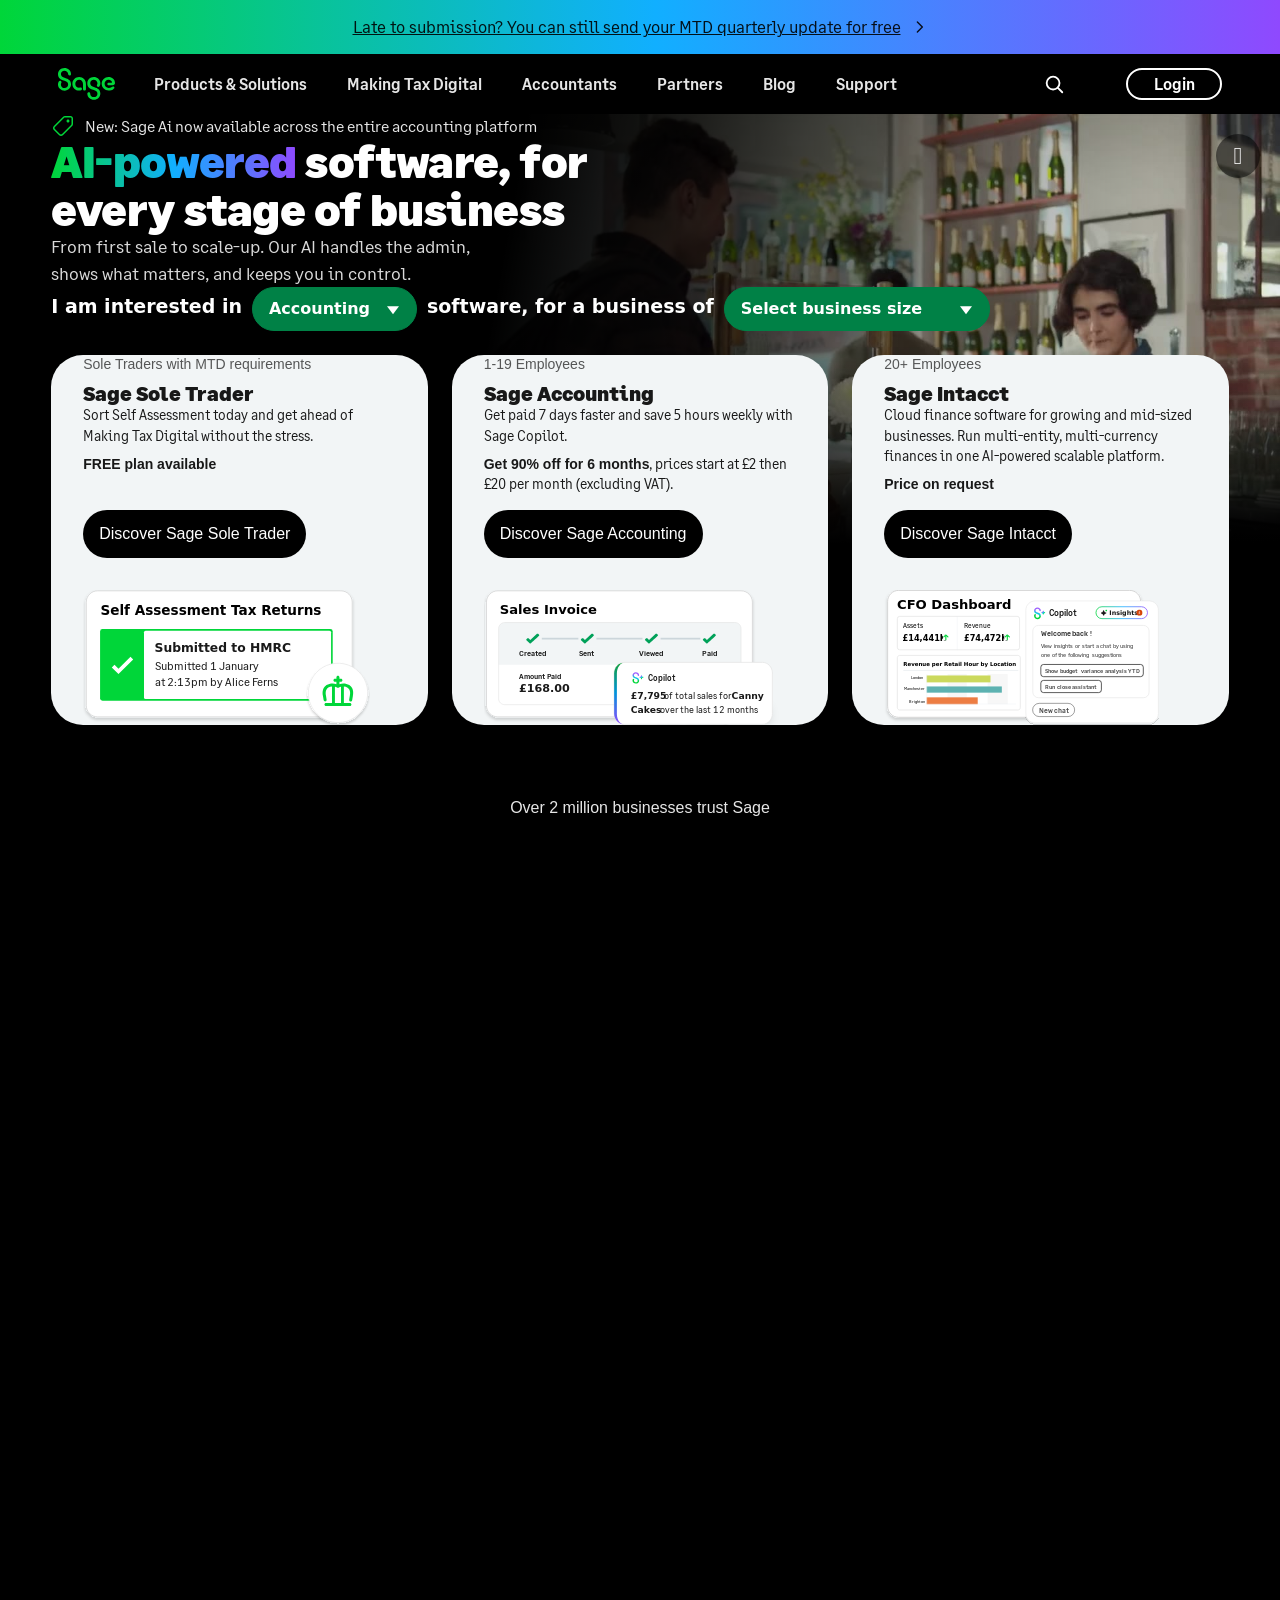
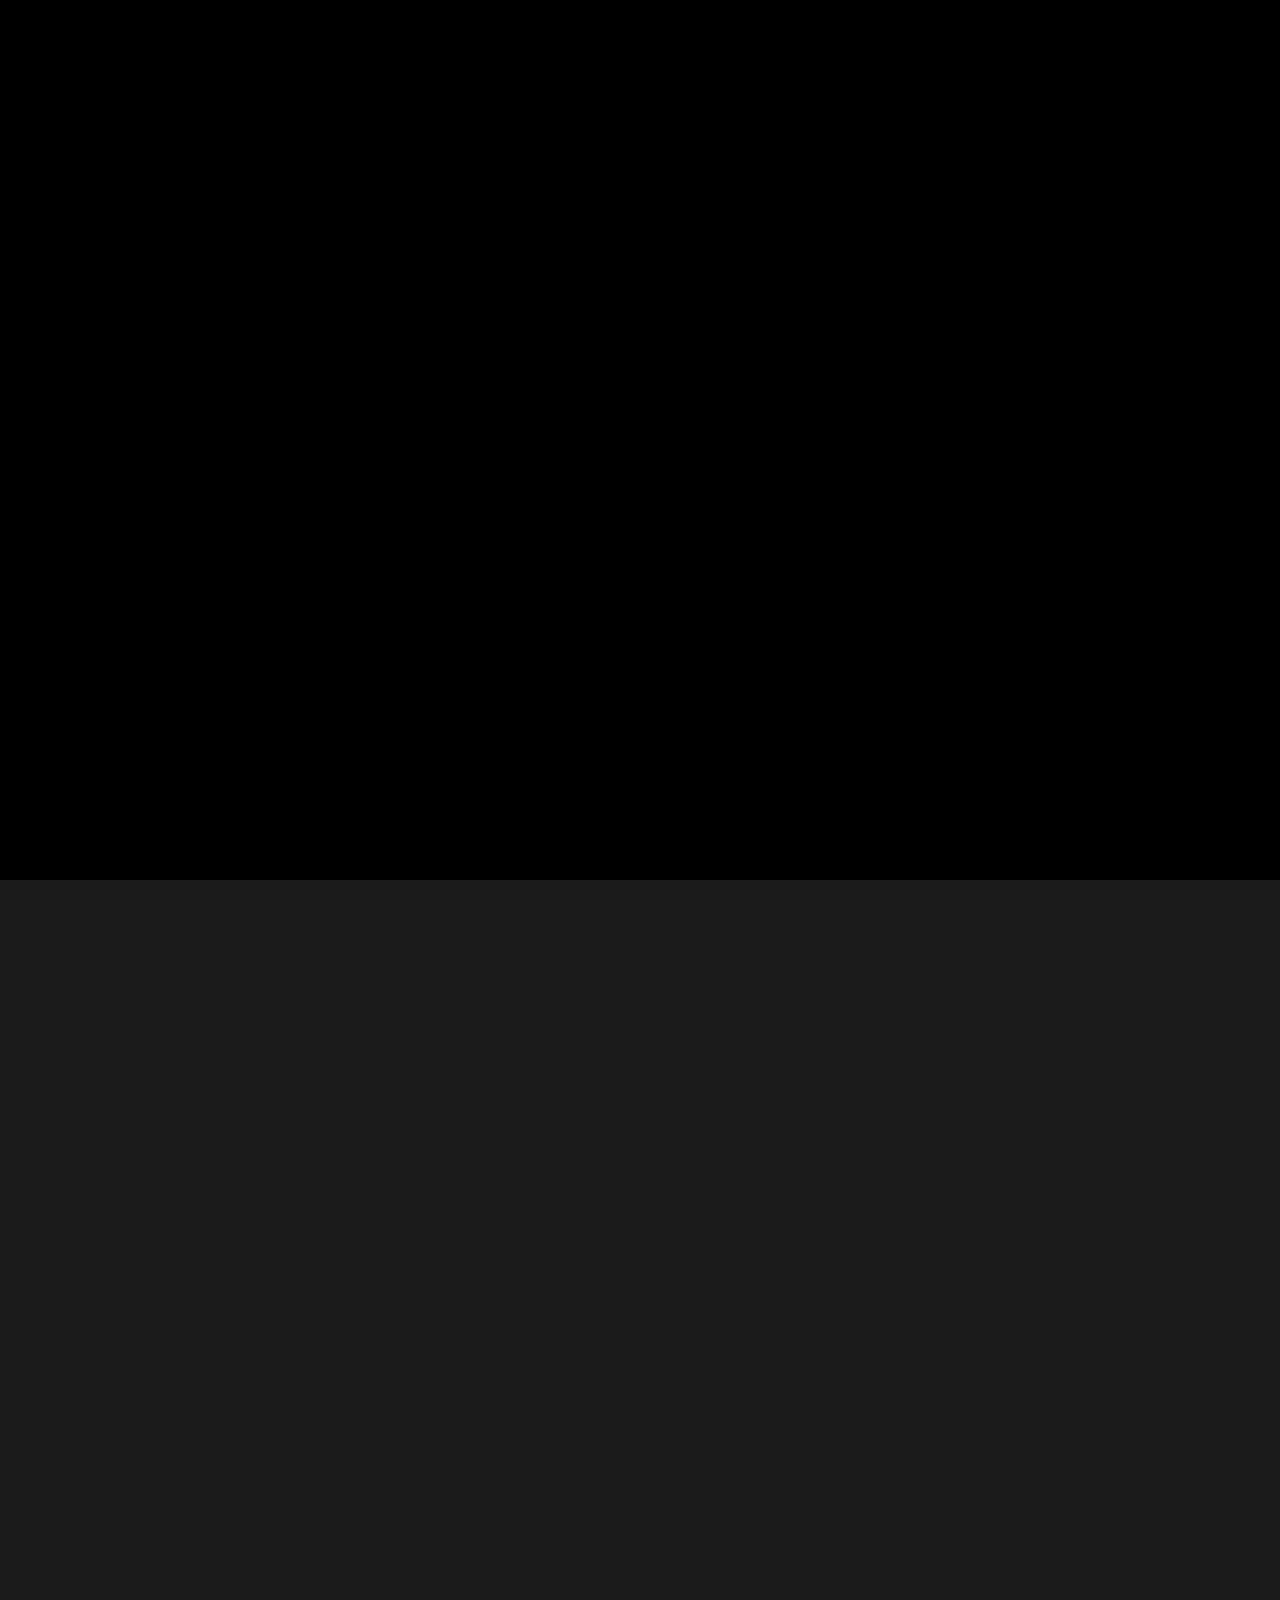
==== commit dfaa8ed6: "PN17 prototype: hold the artwork gap at a flat 32px on all viewport heights" ====
--- a/uk-video-hero-pn17/index.html
+++ b/uk-video-hero-pn17/index.html
@@ -949,13 +949,27 @@
        image is a flex sibling of the text block. flex-shrink:0 stops it being
        squashed when the text is long, and .caption keeps its flex-grow:1 so
        the CTAs stay aligned across the row. */
+    /* [PN17] The bundle's 24px spacer div trails the media block now that the
+       artwork is last. Live PN17 ends the card on the artwork with only the
+       style box's own padding beneath it (39px there vs the 64px this spacer
+       was producing), so it is suppressed at every size — the media query
+       version below only covered short viewports. */
+    .ns-card__media + .score-style-box.spacer-xs {
+      display: none;
+    }
+
     .ns-card__media {
       flex: 0 0 auto;
       /* [PN17] The artwork sits BELOW the copy, so the gap it owns is above
          it, not beneath it. PN17 carries this as margin-b-sm on the copy
          box; expressed here as margin-top on the media so the card's
-         bottom padding stays the style box's own padding-sm. */
-      margin-top: 24px;
+         bottom padding stays the style box's own padding-sm.
+
+         32px, measured off live PN17 (377px card, same width as ours): the
+         gap between CTA and artwork EQUALS the card's own padding there, so
+         the artwork reads as another block in the card's rhythm rather than
+         something tacked underneath. 24px sat too close to the CTA. */
+      margin-top: 32px;
       /* The wrapper carries the bundle's .score-center-text, which centres its
          contents. That is wrong here: the image is narrower than the card's
          content box (see --vfit-img), so centring floats it 10px right of the
@@ -1247,14 +1261,19 @@
       }
       .ns-hero__ratings  { margin-top: max(20px, calc(32px * var(--vfit, 1))); }
 
-      /* The card's micro-UI image. Scaling its HEIGHT alone would distort the
-         The gap BELOW the micro-UI image. Floored at 12px: the image already
-         has a guaranteed 20px inset above it (the card's floored padding), so
-         the space beneath it can run tighter without the image reading as
-         cramped — but it must never collapse to nothing or the artwork and
-         the eyebrow text run together. */
+      /* [PN17] The gap ABOVE the artwork is deliberately NOT compressed by
+         --vfit. PN17 holds it at a flat 32px, equal to the card's padding,
+         and that equality is what makes the artwork read as part of the
+         card's rhythm rather than tacked under the CTA.
+
+         Letting --vfit scale it undid the whole fix at real window heights:
+         at 800-900px tall (an ordinary laptop) it computed to 15-20px, which
+         is what the 24px version already looked like. The compression is
+         meant to reclaim vertical space from padding and leading, not from
+         the one gap that carries this relationship. Other --vfit rules in
+         this block still compress; this one is exempt on purpose. */
       .ns-card__media {
-        margin-top: max(10px, calc(24px * var(--vfit, 1)));
+        margin-top: 32px;
       }
       /* The micro-UI image's size, as a fraction of the card's content width.
          --vfit-img is set on :root (see below) so it applies at EVERY screen
